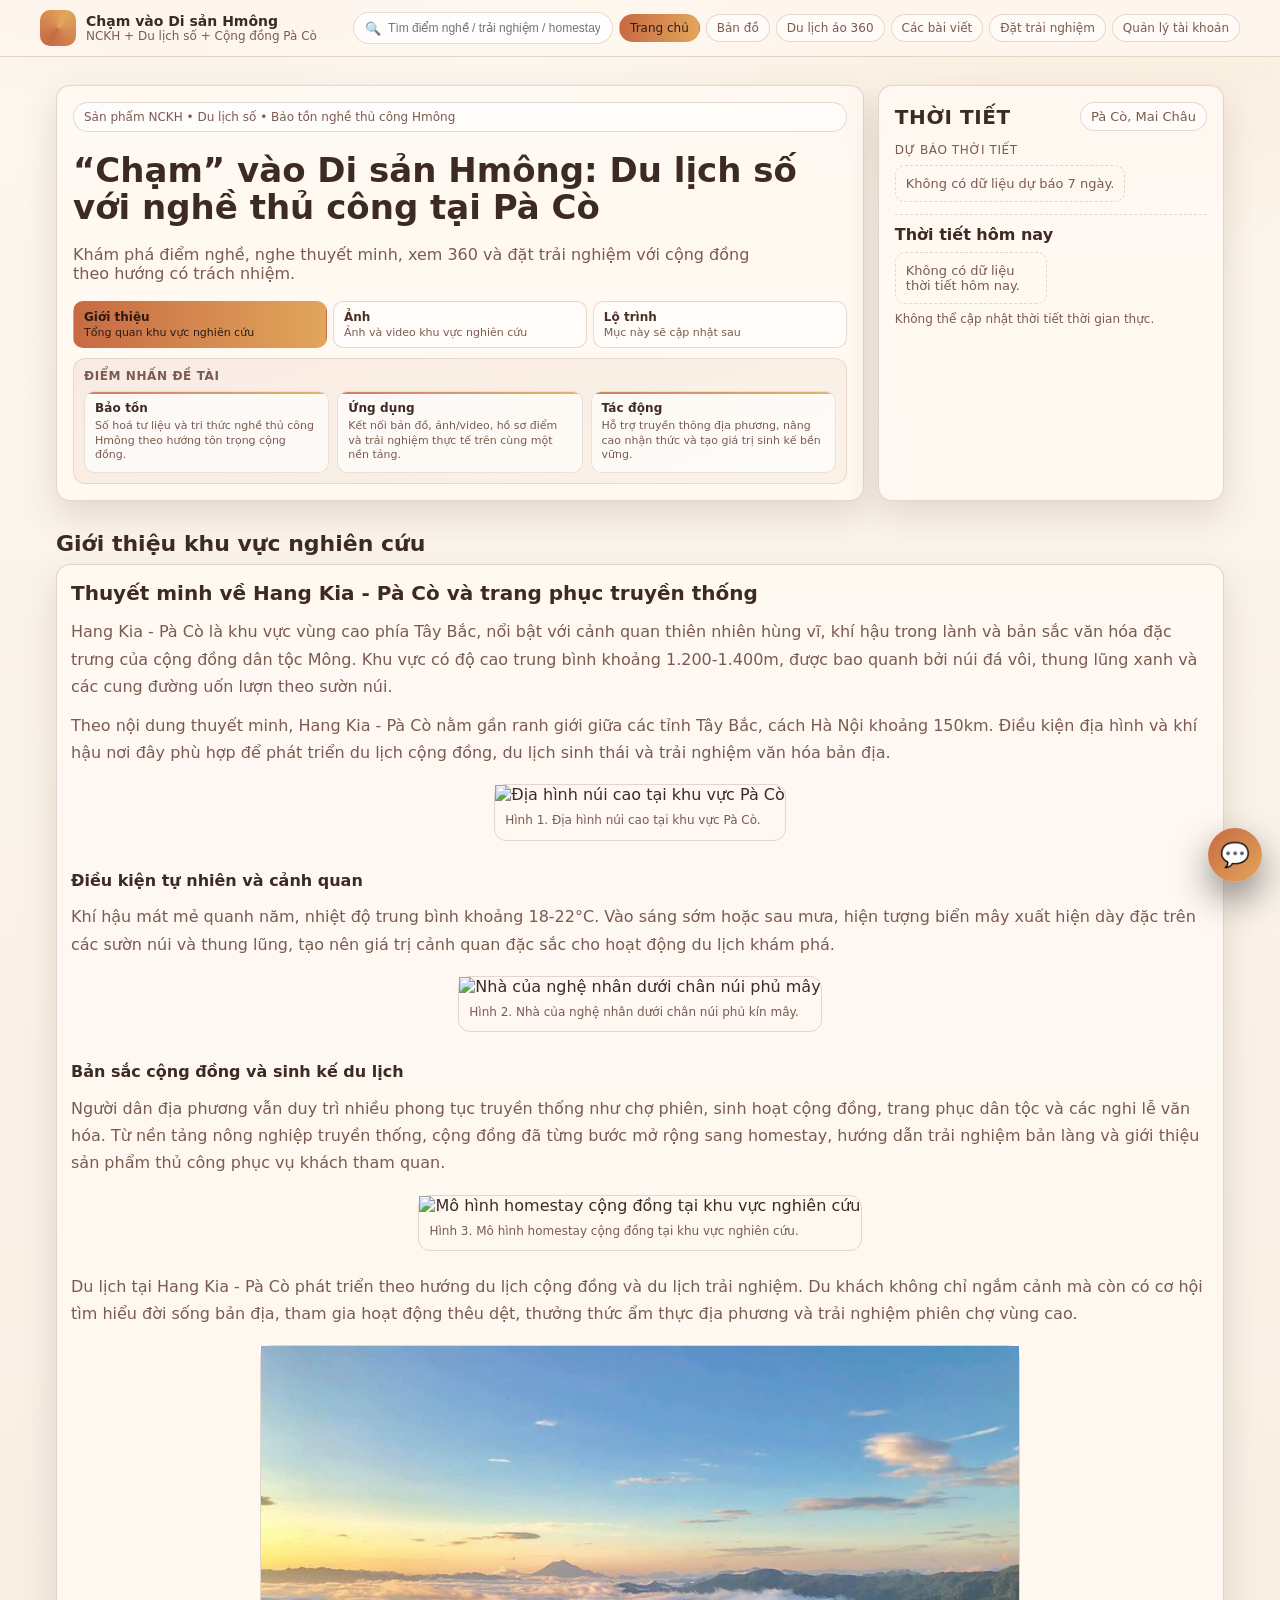
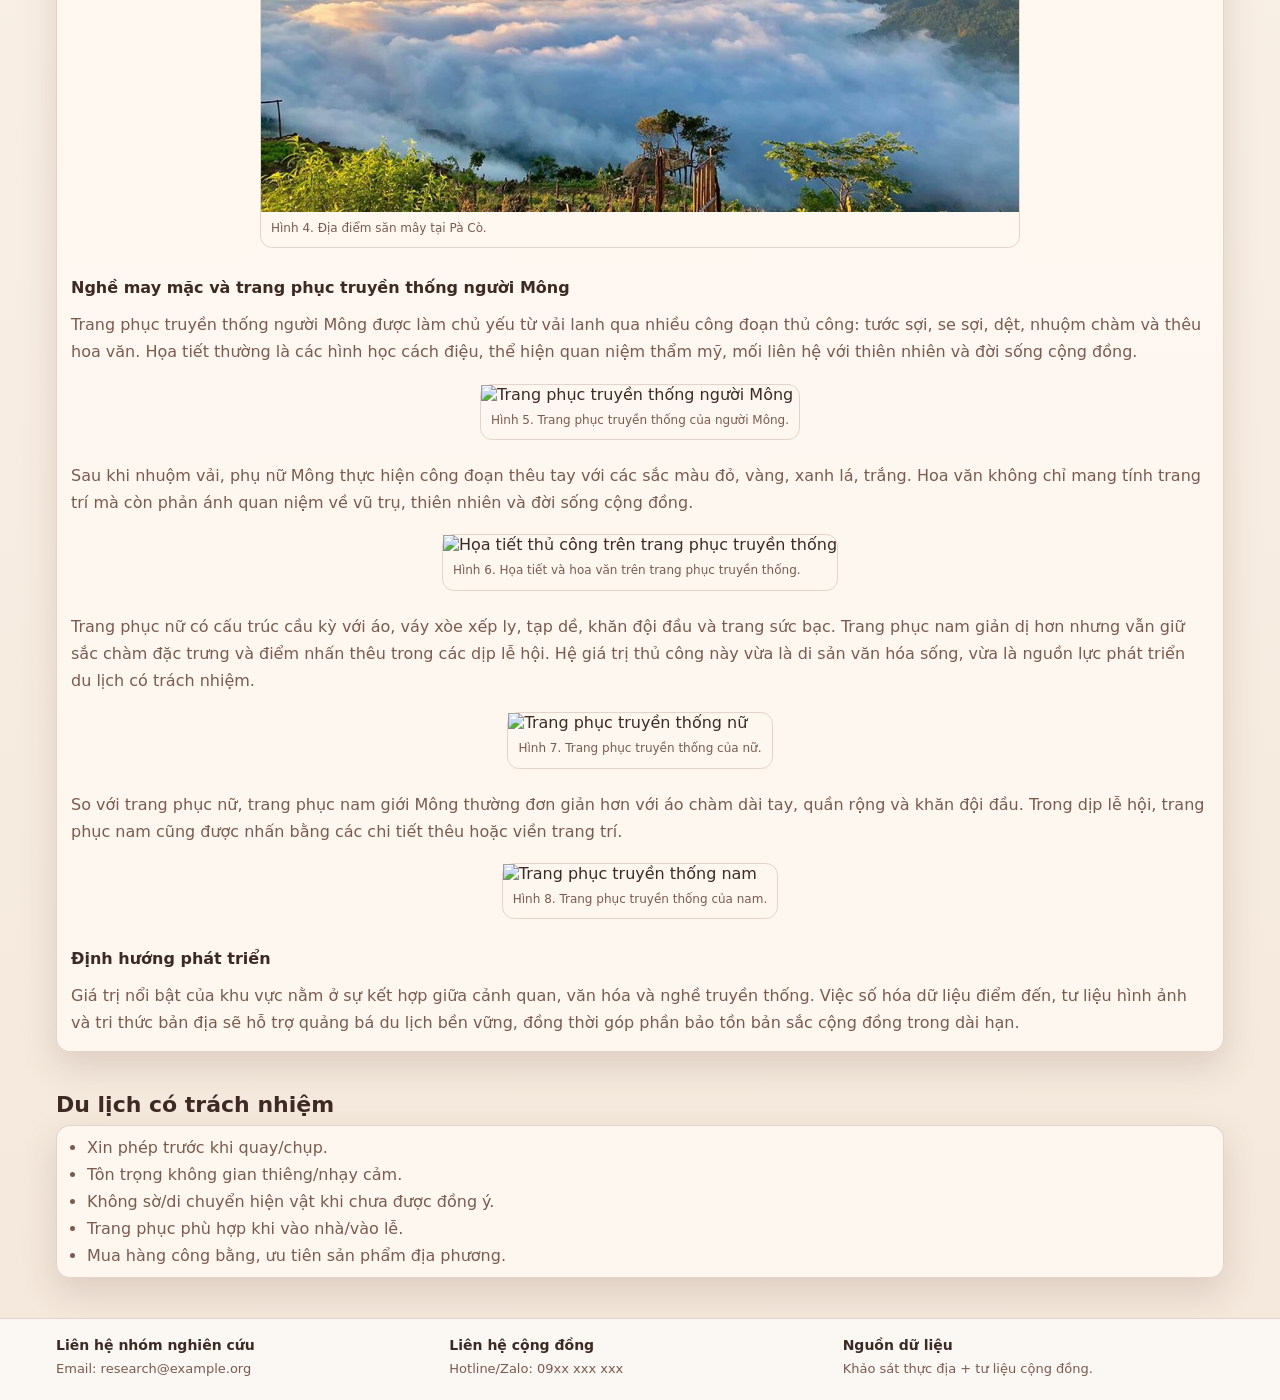
==== index.html @ 89cdf8cd "add lazy loading to all images" ====
<!doctype html>
<html lang="vi">
<head>
  <meta charset="utf-8" />
  <meta name="viewport" content="width=device-width, initial-scale=1" />
  <title>Chạm vào Di sản Hmông - Trang chủ</title>
  <link rel="stylesheet" href="assets/style.css" />
</head>
<body>
  <header class="topbar">
    <div class="container top-inner">
      <a class="brand" href="index.html">
        <div class="logo" aria-hidden="true"></div>
        <div>
          <b>Chạm vào Di sản Hmông</b>
          <span>NCKH + Du lịch số + Cộng đồng Pà Cò</span>
        </div>
      </a>
      <nav class="nav">
        <div class="search-wrap nav-search" id="homeSearchWrap" style="margin-top:0">
          <div class="search">
            <span class="search-icon" aria-hidden="true">🔍</span>
            <input id="homeSearchInput" class="input" placeholder="Tìm điểm nghề / trải nghiệm / homestay..." />
          </div>
          <div id="homeSearchHistoryDropdown" class="search-history-dropdown" style="display:none"></div>
          <div id="homeSearchResults" class="search-results" style="display:none"></div>
        </div>
        <a class="active" href="index.html">Trang chủ</a>
        <a href="map.html">Bản đồ</a>
        <a href="du-lich-ao-360.html">Du lịch ảo 360</a>
        <a href="huong-dan.html">Các bài viết</a>
        <a href="booking.html">Đặt trải nghiệm</a>
        <a href="admin-bookings.html">Quản lý tài khoản</a>
      </nav>
    </div>
  </header>

  <main class="container">
    <section class="hero">
      <article class="card hero-main">
        <div class="badge">Sản phẩm NCKH • Du lịch số • Bảo tồn nghề thủ công Hmông</div>
        <h1>“Chạm” vào Di sản Hmông: Du lịch số với nghề thủ công tại Pà Cò</h1>
        <p class="desc">Khám phá điểm nghề, nghe thuyết minh, xem 360 và đặt trải nghiệm với cộng đồng theo hướng có trách nhiệm.</p>

        <div class="hero-mini-grid" id="homeTabButtons">
          <button class="hero-mini-card is-active" type="button" data-home-tab="intro" aria-pressed="true">
            <span class="k">Giới thiệu</span>
            <span class="v">Tổng quan khu vực nghiên cứu</span>
          </button>
          <button class="hero-mini-card" type="button" data-home-tab="gallery" aria-pressed="false">
            <span class="k">Ảnh</span>
            <span class="v">Ảnh và video khu vực nghiên cứu</span>
          </button>
          <button class="hero-mini-card" type="button" data-home-tab="route" aria-pressed="false">
            <span class="k">Lộ trình</span>
            <span class="v">Mục này sẽ cập nhật sau</span>
          </button>
        </div>

        <div class="hero-research">
          <div class="hero-research-title">Điểm nhấn đề tài</div>
          <div class="hero-research-grid">
            <article class="hero-research-card">
              <b>Bảo tồn</b>
              <span>Số hoá tư liệu và tri thức nghề thủ công Hmông theo hướng tôn trọng cộng đồng.</span>
            </article>
            <article class="hero-research-card">
              <b>Ứng dụng</b>
              <span>Kết nối bản đồ, ảnh/video, hồ sơ điểm và trải nghiệm thực tế trên cùng một nền tảng.</span>
            </article>
            <article class="hero-research-card">
              <b>Tác động</b>
              <span>Hỗ trợ truyền thông địa phương, nâng cao nhận thức và tạo giá trị sinh kế bền vững.</span>
            </article>
          </div>
        </div>

      </article>

      <aside class="card hero-side">
        <div class="weather-head">
          <h3 class="weather-title">THỜI TIẾT</h3>
          <div id="weatherLocation" class="weather-location-chip">Pà Cò, Mai Châu</div>
        </div>
        <div class="weather-week-title">Dự Báo Thời Tiết</div>
        <div id="weatherWeek" class="weather-week-mini">
          <div class="search-empty">Đang tải dự báo thời tiết...</div>
        </div>

        <div class="weather-today">
          <h4 style="margin:0 0 8px">Thời tiết hôm nay</h4>
          <div id="weatherToday" class="weather-today-grid">
            <div class="search-empty">Đang lấy dữ liệu thời tiết hôm nay...</div>
          </div>
        </div>

        <div id="weatherUpdate" class="note">Cập nhật theo thời gian thực.</div>
      </aside>
    </section>

    <section class="section home-tab-panel is-active" id="homeTabIntro" data-home-panel="intro">
      <h2>Giới thiệu khu vực nghiên cứu</h2>
      <div class="card panel-card intro-article">
        <h3>Thuyết minh về Hang Kia - Pà Cò và trang phục truyền thống</h3>
        <p>Hang Kia - Pà Cò là khu vực vùng cao phía Tây Bắc, nổi bật với cảnh quan thiên nhiên hùng vĩ, khí hậu trong lành và bản sắc văn hóa đặc trưng của cộng đồng dân tộc Mông. Khu vực có độ cao trung bình khoảng 1.200-1.400m, được bao quanh bởi núi đá vôi, thung lũng xanh và các cung đường uốn lượn theo sườn núi.</p>
        <p>Theo nội dung thuyết minh, Hang Kia - Pà Cò nằm gần ranh giới giữa các tỉnh Tây Bắc, cách Hà Nội khoảng 150km. Điều kiện địa hình và khí hậu nơi đây phù hợp để phát triển du lịch cộng đồng, du lịch sinh thái và trải nghiệm văn hóa bản địa.</p>
        <figure class="intro-figure inline">
          <img loading="lazy" loading="lazy" src="assets/intro/hinh-01.png" alt="Địa hình núi cao tại khu vực Pà Cò" loading="lazy" />
          <figcaption>Hình 1. Địa hình núi cao tại khu vực Pà Cò.</figcaption>
        </figure>

        <h4>Điều kiện tự nhiên và cảnh quan</h4>
        <p>Khí hậu mát mẻ quanh năm, nhiệt độ trung bình khoảng 18-22&deg;C. Vào sáng sớm hoặc sau mưa, hiện tượng biển mây xuất hiện dày đặc trên các sườn núi và thung lũng, tạo nên giá trị cảnh quan đặc sắc cho hoạt động du lịch khám phá.</p>
        <figure class="intro-figure inline">
          <img loading="lazy" loading="lazy" src="assets/intro/hinh-02.png" alt="Nhà của nghệ nhân dưới chân núi phủ mây" loading="lazy" />
          <figcaption>Hình 2. Nhà của nghệ nhân dưới chân núi phủ kín mây.</figcaption>
        </figure>

        <h4>Bản sắc cộng đồng và sinh kế du lịch</h4>
        <p>Người dân địa phương vẫn duy trì nhiều phong tục truyền thống như chợ phiên, sinh hoạt cộng đồng, trang phục dân tộc và các nghi lễ văn hóa. Từ nền tảng nông nghiệp truyền thống, cộng đồng đã từng bước mở rộng sang homestay, hướng dẫn trải nghiệm bản làng và giới thiệu sản phẩm thủ công phục vụ khách tham quan.</p>
        <figure class="intro-figure inline">
          <img loading="lazy" loading="lazy" src="assets/intro/hinh-03.png" alt="Mô hình homestay cộng đồng tại khu vực nghiên cứu" loading="lazy" />
          <figcaption>Hình 3. Mô hình homestay cộng đồng tại khu vực nghiên cứu.</figcaption>
        </figure>
        <p>Du lịch tại Hang Kia - Pà Cò phát triển theo hướng du lịch cộng đồng và du lịch trải nghiệm. Du khách không chỉ ngắm cảnh mà còn có cơ hội tìm hiểu đời sống bản địa, tham gia hoạt động thêu dệt, thưởng thức ẩm thực địa phương và trải nghiệm phiên chợ vùng cao.</p>
        <figure class="intro-figure inline">
          <img loading="lazy" loading="lazy" src="assets/intro/hinh-04.jpeg" alt="Địa điểm săn mây tại Pà Cò" loading="lazy" />
          <figcaption>Hình 4. Địa điểm săn mây tại Pà Cò.</figcaption>
        </figure>

        <h4>Nghề may mặc và trang phục truyền thống người Mông</h4>
        <p>Trang phục truyền thống người Mông được làm chủ yếu từ vải lanh qua nhiều công đoạn thủ công: tước sợi, se sợi, dệt, nhuộm chàm và thêu hoa văn. Họa tiết thường là các hình học cách điệu, thể hiện quan niệm thẩm mỹ, mối liên hệ với thiên nhiên và đời sống cộng đồng.</p>
        <figure class="intro-figure inline">
          <img loading="lazy" loading="lazy" src="assets/intro/hinh-05.jpeg" alt="Trang phục truyền thống người Mông" loading="lazy" />
          <figcaption>Hình 5. Trang phục truyền thống của người Mông.</figcaption>
        </figure>
        <p>Sau khi nhuộm vải, phụ nữ Mông thực hiện công đoạn thêu tay với các sắc màu đỏ, vàng, xanh lá, trắng. Hoa văn không chỉ mang tính trang trí mà còn phản ánh quan niệm về vũ trụ, thiên nhiên và đời sống cộng đồng.</p>
        <figure class="intro-figure inline">
          <img loading="lazy" loading="lazy" src="assets/intro/hinh-06.jpeg" alt="Họa tiết thủ công trên trang phục truyền thống" loading="lazy" />
          <figcaption>Hình 6. Họa tiết và hoa văn trên trang phục truyền thống.</figcaption>
        </figure>
        <p>Trang phục nữ có cấu trúc cầu kỳ với áo, váy xòe xếp ly, tạp dề, khăn đội đầu và trang sức bạc. Trang phục nam giản dị hơn nhưng vẫn giữ sắc chàm đặc trưng và điểm nhấn thêu trong các dịp lễ hội. Hệ giá trị thủ công này vừa là di sản văn hóa sống, vừa là nguồn lực phát triển du lịch có trách nhiệm.</p>
        <figure class="intro-figure inline">
          <img loading="lazy" loading="lazy" src="assets/intro/hinh-07.jpeg" alt="Trang phục truyền thống nữ" loading="lazy" />
          <figcaption>Hình 7. Trang phục truyền thống của nữ.</figcaption>
        </figure>
        <p>So với trang phục nữ, trang phục nam giới Mông thường đơn giản hơn với áo chàm dài tay, quần rộng và khăn đội đầu. Trong dịp lễ hội, trang phục nam cũng được nhấn bằng các chi tiết thêu hoặc viền trang trí.</p>
        <figure class="intro-figure inline">
          <img loading="lazy" loading="lazy" src="assets/intro/hinh-08.jpeg" alt="Trang phục truyền thống nam" loading="lazy" />
          <figcaption>Hình 8. Trang phục truyền thống của nam.</figcaption>
        </figure>

        <h4>Định hướng phát triển</h4>
        <p>Giá trị nổi bật của khu vực nằm ở sự kết hợp giữa cảnh quan, văn hóa và nghề truyền thống. Việc số hóa dữ liệu điểm đến, tư liệu hình ảnh và tri thức bản địa sẽ hỗ trợ quảng bá du lịch bền vững, đồng thời góp phần bảo tồn bản sắc cộng đồng trong dài hạn.</p>
      </div>
    </section>

    <section class="section home-tab-panel" id="homeTabGallery" data-home-panel="gallery" hidden>
      <h2>Ảnh và Video khu vực nghiên cứu</h2>
      <div class="card panel-card">
        <p class="lead">Đây là khu vực trưng bày ảnh/video tư liệu. Bạn chỉ cần thay các khung placeholder bằng ảnh thật hoặc iframe video.</p>
        <div class="panel-image-grid">
          <div class="panel-media-placeholder">Ảnh tư liệu 1</div>
          <div class="panel-media-placeholder">Ảnh tư liệu 2</div>
          <div class="panel-media-placeholder">Video tư liệu 1</div>
          <div class="panel-media-placeholder">Video tư liệu 2</div>
        </div>
      </div>
    </section>

    <section class="section home-tab-panel" id="homeTabRoute" data-home-panel="route" hidden>
      <h2>Lộ trình</h2>
      <div class="card panel-card">
        <p class="lead">Chọn nhu cầu chuyến đi để nhận gợi ý lộ trình phù hợp.</p>
        <form id="routePlannerForm" class="route-planner-form" autocomplete="off">
          <div class="route-planner-grid">
            <label>
              Số lượng người
              <input id="routePeople" class="input" type="number" min="1" max="60" value="4" />
            </label>
            <label>
              Thời gian chuyến đi
              <select id="routeDuration" class="input">
                <option value="all">Linh hoạt</option>
                <option value="half_day">Nửa ngày</option>
                <option value="one_day">1 ngày</option>
                <option value="two_days">2N1Đ</option>
                <option value="three_days">3N2Đ</option>
              </select>
            </label>
            <label>
              Chi phí dự kiến (VNĐ/người)
              <select id="routeBudget" class="input">
                <option value="all">Linh hoạt</option>
                <option value="under_500">Dưới 500.000</option>
                <option value="500_900">500.000 - 900.000</option>
                <option value="900_1500">900.000 - 1.500.000</option>
                <option value="1500_plus">Trên 1.500.000</option>
              </select>
            </label>
            <label>
              Di chuyển
              <select id="routeTransport" class="input">
                <option value="all">Linh hoạt</option>
                <option value="self_drive">Tự đi xe</option>
                <option value="limousine">Xe dịch vụ limousine</option>
                <option value="coach">Xe khách</option>
              </select>
            </label>
          </div>
          <div class="route-planner-actions">
            <button class="btn primary" type="submit">Lọc lộ trình</button>
            <button id="routeResetBtn" class="btn" type="button">Đặt lại</button>
          </div>
        </form>
        <div id="routeResultMeta" class="note">Đang chuẩn bị gợi ý lộ trình...</div>
        <div id="routeResults" class="route-results">
          <div class="search-empty">Đang tải dữ liệu lộ trình...</div>
        </div>
      </div>
    </section>

    <section id="responsible" class="section">
      <h2>Du lịch có trách nhiệm</h2>
      <div class="card" style="padding:12px">
        <ul class="checklist">
          <li>Xin phép trước khi quay/chụp.</li>
          <li>Tôn trọng không gian thiêng/nhạy cảm.</li>
          <li>Không sờ/di chuyển hiện vật khi chưa được đồng ý.</li>
          <li>Trang phục phù hợp khi vào nhà/vào lễ.</li>
          <li>Mua hàng công bằng, ưu tiên sản phẩm địa phương.</li>
        </ul>
      </div>
    </section>
  </main>

  <footer id="footer" class="footer">
    <div class="container footer-grid">
      <div>
        <h4>Liên hệ nhóm nghiên cứu</h4>
        <p>Email: research@example.org</p>
      </div>
      <div>
        <h4>Liên hệ cộng đồng</h4>
        <p>Hotline/Zalo: 09xx xxx xxx</p>
      </div>
      <div>
        <h4>Nguồn dữ liệu</h4>
        <p>Khảo sát thực địa + tư liệu cộng đồng.</p>
      </div>
    </div>
  </footer>
  <script src="js/config.js"></script>
  <script src="js/demo-data.js"></script>
  <script src="js/app.js"></script>
  <script src="js/home-tabs.js"></script>
  <script src="js/home-search.js"></script>
  <script src="js/home-weather.js"></script>
  <script src="js/home-route.js"></script>
  <script src="js/chatbot.js"></script>
</body>
</html>
---- assets/style.css ----
:root {
  --bg: #f8f0e6;
  --surface: rgba(255, 250, 244, 0.84);
  --surface-2: rgba(255, 248, 240, 0.94);
  --line: rgba(125, 72, 54, 0.2);
  --text: #3d2a24;
  --muted: #7a5b50;
  --brand: #c76a43;
  --brand-2: #e2a65b;
  --link: #8b3f2c;
  --link-hover: #6f2f21;
  --danger: #ef4444;
  --warn: #f59e0b;
  --ok: #22c55e;
  --radius: 14px;
  --shadow: 0 14px 35px rgba(94, 56, 42, 0.16);
}

* { box-sizing: border-box; }
html, body { margin: 0; padding: 0; }
body {
  font-family: ui-sans-serif, system-ui, -apple-system, Segoe UI, Roboto, Helvetica, Arial;
  color: var(--text);
  background:
    radial-gradient(1200px 700px at 12% -10%, rgba(199, 106, 67, 0.2), transparent 58%),
    radial-gradient(1200px 700px at 92% -5%, rgba(226, 166, 91, 0.18), transparent 62%),
    linear-gradient(180deg, #fdf7ef 0%, #f4e8db 100%);
}

a { color: inherit; text-decoration: none; }
.container { max-width: 1200px; margin: 0 auto; padding: 0 16px; }
.container.container-wide { max-width: min(1800px, 98vw); }

.topbar {
  position: sticky;
  top: 0;
  z-index: 20;
  border-bottom: 1px solid var(--line);
  background: rgba(254, 247, 238, 0.92);
  backdrop-filter: blur(10px);
}
.top-inner {
  display: flex;
  align-items: center;
  justify-content: space-between;
  gap: 10px;
  padding: 10px 0;
  flex-wrap: nowrap;
}
.brand {
  display: flex;
  align-items: center;
  gap: 10px;
  flex: 0 0 auto;
  min-width: 0;
}
.logo {
  width: 36px;
  height: 36px;
  border-radius: 10px;
  background: conic-gradient(from 210deg, var(--brand), var(--brand-2), var(--brand));
}
.brand b { display: block; font-size: 14px; }
.brand span { display: block; font-size: 12px; color: var(--muted); }

.nav {
  display: flex;
  gap: 6px;
  flex-wrap: nowrap;
  align-items: center;
  justify-content: flex-end;
  margin-left: auto;
  min-width: 0;
}
.nav-search {
  position: relative;
  flex: 0 1 430px;
  max-width: 430px;
  min-width: 260px;
}
.nav-search .search {
  margin-top: 0;
  gap: 0;
  flex-wrap: nowrap;
  position: relative;
}
.nav-search .search-icon {
  position: absolute;
  left: 12px;
  top: 50%;
  transform: translateY(-50%);
  font-size: 13px;
  color: var(--muted);
  pointer-events: none;
}
.nav-search .input {
  padding: 8px 12px 8px 34px;
  font-size: 12px;
  width: 100%;
}
.nav-search .search-history-dropdown {
  top: calc(100% + 6px);
}
.nav-search .search-results {
  position: absolute;
  left: 0;
  right: 0;
  top: calc(100% + 6px);
  z-index: 29;
  margin-top: 0;
  max-height: min(62vh, 520px);
  overflow: auto;
  padding: 8px;
  border: 1px solid var(--line);
  border-radius: 12px;
  background: var(--surface-2);
  box-shadow: var(--shadow);
}
.nav a {
  border: 1px solid var(--line);
  border-radius: 999px;
  padding: 6px 10px;
  color: var(--muted);
  font-size: 12px;
  background: rgba(255, 255, 255, 0.58);
  white-space: nowrap;
}
.nav a.active,
.nav a:hover {
  color: #2f1e18;
  border-color: transparent;
  background: linear-gradient(90deg, var(--brand), var(--brand-2));
}
.nav a.admin-shortcut {
  color: #2b1a14;
  border-color: transparent;
  font-weight: 700;
  background: linear-gradient(90deg, #d5845e, #e2a65b);
}
.nav a.admin-shortcut:hover {
  color: #2b1a14;
  background: linear-gradient(90deg, #e6a07c, #efbc76);
}

.btn {
  display: inline-flex;
  align-items: center;
  justify-content: center;
  gap: 8px;
  border: 1px solid var(--line);
  border-radius: 999px;
  background: rgba(255, 255, 255, 0.62);
  color: var(--text);
  padding: 10px 12px;
  font-size: 14px;
  cursor: pointer;
}
.btn.primary {
  border: none;
  color: #2f1e18;
  font-weight: 700;
  background: linear-gradient(90deg, var(--brand), var(--brand-2));
}
.btn.danger {
  border-color: rgba(239, 68, 68, 0.45);
  color: #fee2e2;
  background: rgba(239, 68, 68, 0.28);
}
.btn.danger:not(:disabled):hover {
  background: rgba(239, 68, 68, 0.4);
  color: #fff;
}
.btn:disabled {
  opacity: 0.65;
  cursor: not-allowed;
}
.btn.small { padding: 8px 10px; font-size: 12px; }

.card {
  border: 1px solid var(--line);
  background: var(--surface);
  border-radius: var(--radius);
  box-shadow: var(--shadow);
}
.section { padding: 20px 0; }
.section h2 { margin: 0 0 8px; font-size: 22px; }
.section p.lead { margin: 0; color: var(--muted); }

.hero {
  padding: 28px 0 10px;
  display: grid;
  grid-template-columns: 1.4fr 0.6fr;
  gap: 14px;
  align-items: stretch;
}
.hero-main {
  padding: 16px;
  display: flex;
  flex-direction: column;
  gap: 10px;
  min-height: 100%;
}
.badge {
  display: inline-flex;
  align-items: center;
  gap: 8px;
  border: 1px solid var(--line);
  border-radius: 999px;
  background: rgba(255, 255, 255, 0.62);
  padding: 7px 10px;
  font-size: 12px;
  color: var(--muted);
}
.hero h1 { font-size: clamp(24px, 3.2vw, 34px); line-height: 1.1; margin: 10px 0 8px; }
.hero .desc { color: var(--muted); max-width: 70ch; margin: 0; }
.hero-mini-grid {
  margin-top: 8px;
  display: grid;
  grid-template-columns: repeat(3, minmax(0, 1fr));
  gap: 6px;
}
.hero-mini-card {
  border: 1px solid var(--line);
  border-radius: 10px;
  padding: 8px 10px;
  background: rgba(255, 255, 255, 0.56);
  display: grid;
  gap: 2px;
  transition: border-color 0.2s ease, background 0.2s ease, transform 0.2s ease;
  text-align: left;
  cursor: pointer;
  font: inherit;
}
.hero-mini-card .k {
  font-size: 12px;
  font-weight: 700;
  color: #4a2f26;
}
.hero-mini-card .v {
  font-size: 11px;
  color: var(--muted);
}
.hero-mini-card:hover {
  border-color: rgba(199, 106, 67, 0.6);
  background: rgba(199, 106, 67, 0.12);
  transform: translateY(-1px);
}
.hero-mini-card.is-active {
  border-color: transparent;
  color: #2f1e18;
  background: linear-gradient(90deg, var(--brand), var(--brand-2));
}
.hero-mini-card.is-active .k,
.hero-mini-card.is-active .v {
  color: #2b1a14;
}
.hero-research {
  margin-top: auto;
  border: 1px solid rgba(125, 72, 54, 0.14);
  border-radius: 12px;
  padding: 10px;
  background:
    linear-gradient(160deg, rgba(199, 106, 67, 0.12), rgba(226, 166, 91, 0.12)),
    rgba(255, 255, 255, 0.58);
}
.hero-research-title {
  font-size: 12px;
  font-weight: 700;
  letter-spacing: 0.05em;
  text-transform: uppercase;
  color: #7a5b50;
  margin-bottom: 8px;
}
.hero-research-grid {
  display: grid;
  grid-template-columns: repeat(3, minmax(0, 1fr));
  gap: 8px;
}
.hero-research-card {
  border: 1px solid rgba(39, 78, 64, 0.13);
  border-radius: 10px;
  padding: 9px 10px;
  background: rgba(255, 255, 255, 0.66);
  display: grid;
  gap: 4px;
  position: relative;
  overflow: hidden;
}
.hero-research-card::before {
  content: "";
  position: absolute;
  left: 0;
  top: 0;
  width: 100%;
  height: 2px;
  background: linear-gradient(90deg, var(--brand), var(--brand-2));
  opacity: 0.85;
}
.hero-research-card b {
  font-size: 12px;
  letter-spacing: 0.01em;
}
.hero-research-card span {
  font-size: 11px;
  line-height: 1.35;
  color: var(--muted);
}
.home-tab-panel[hidden] {
  display: none !important;
}
.panel-card {
  padding: 14px;
  display: grid;
  gap: 10px;
}
.route-planner-form {
  display: grid;
  gap: 10px;
}
.route-planner-grid {
  display: grid;
  grid-template-columns: 1fr 1fr;
  gap: 10px;
}
.route-planner-grid .input {
  border-radius: 12px;
  padding: 10px 12px;
}
.route-planner-actions {
  display: flex;
  gap: 8px;
  flex-wrap: wrap;
}
.route-results {
  display: grid;
  gap: 10px;
}
.route-result-card {
  border: 1px solid var(--line);
  border-radius: 12px;
  background: rgba(255, 255, 255, 0.74);
  padding: 11px;
  display: grid;
  gap: 8px;
}
.route-result-card h3 {
  margin: 0;
  font-size: 16px;
}
.route-result-badges {
  display: flex;
  gap: 6px;
  flex-wrap: wrap;
}
.route-badge {
  border: 1px solid var(--line);
  border-radius: 999px;
  padding: 3px 8px;
  font-size: 11px;
  color: var(--muted);
}
.route-result-desc {
  color: var(--muted);
  font-size: 13px;
  margin: 0;
}
.route-stop-list {
  margin: 0;
  padding-left: 16px;
  color: var(--muted);
  font-size: 13px;
  display: grid;
  gap: 4px;
}
.route-result-actions {
  display: flex;
  gap: 8px;
  flex-wrap: wrap;
}
.panel-image-grid {
  display: grid;
  grid-template-columns: 1fr 1fr;
  gap: 10px;
}
.panel-media-placeholder {
  min-height: 180px;
  border: 1px dashed var(--line);
  border-radius: 12px;
  background:
    linear-gradient(135deg, rgba(199, 106, 67, 0.14), rgba(226, 166, 91, 0.1)),
    rgba(0, 0, 0, 0.12);
  display: flex;
  align-items: center;
  justify-content: center;
  color: var(--muted);
  font-size: 13px;
  text-align: center;
  padding: 10px;
}
.intro-article {
  display: grid;
  gap: 12px;
}
.intro-article h3 {
  margin: 2px 0 0;
  font-size: 20px;
  line-height: 1.25;
}
.intro-article h4 {
  margin: 8px 0 0;
  font-size: 16px;
  line-height: 1.3;
}
.intro-article p {
  margin: 0;
  color: var(--muted);
  line-height: 1.7;
}
.intro-figure-grid {
  display: grid;
  grid-template-columns: 1fr 1fr;
  gap: 10px;
}
.intro-figure {
  margin: 0;
  border: 1px solid var(--line);
  border-radius: 12px;
  background: rgba(255, 255, 255, 0.72);
  overflow: hidden;
}
.intro-figure img {
  width: 100%;
  height: 220px;
  object-fit: cover;
  display: block;
}
.intro-figure figcaption {
  padding: 8px 10px 10px;
  color: var(--muted);
  font-size: 12px;
  line-height: 1.45;
}
.intro-figure.inline {
  max-width: min(100%, 760px);
  margin: 6px auto 10px;
  background: transparent;
  overflow: visible;
}
.intro-figure.inline img {
  display: block;
  width: auto;
  max-width: 100%;
  height: auto;
  max-height: min(72vh, 520px);
  object-fit: contain;
  object-position: center;
  background: transparent;
  margin: 0 auto;
}
.virtual-layout {
  display: grid;
  grid-template-columns: 1.1fr 0.9fr;
  gap: 12px;
  padding-top: 12px;
}
.virtual-embed-card,
.virtual-scenes-card {
  padding: 12px;
}
#virtual360Embed {
  width: 100%;
  min-height: 72vh;
  border: 1px solid var(--line);
  border-radius: 12px;
  background: rgba(255, 255, 255, 0.7);
}
.virtual-scene-grid {
  display: grid;
  gap: 8px;
  max-height: 72vh;
  overflow: auto;
  padding-right: 2px;
}
.virtual-main .virtual-layout {
  grid-template-columns: 1fr;
  gap: 10px;
}
.virtual-main #virtual360Embed {
  min-height: calc(100vh - 210px);
}
.virtual-main .virtual-scenes-card {
  padding-top: 10px;
}
.virtual-main .virtual-scene-grid {
  grid-template-columns: repeat(auto-fit, minmax(220px, 1fr));
  max-height: none;
}
.virtual-scene-card {
  border: 1px solid var(--line);
  border-radius: 10px;
  padding: 10px;
  background: rgba(255, 255, 255, 0.74);
  display: grid;
  gap: 8px;
}
.virtual-scene-card.is-active {
  border-color: rgba(199, 106, 67, 0.78);
  box-shadow: 0 0 0 1px rgba(199, 106, 67, 0.25) inset;
  background:
    linear-gradient(170deg, rgba(199, 106, 67, 0.16), rgba(226, 166, 91, 0.12)),
    rgba(255, 255, 255, 0.86);
}
.virtual-scene-card h4 {
  margin: 0;
  font-size: 14px;
}
.virtual-scene-card p {
  margin: 0;
  font-size: 12px;
  color: var(--muted);
}
.virtual-scene-actions {
  display: flex;
  gap: 8px;
  flex-wrap: wrap;
}
.article-hero {
  padding: 16px;
  display: grid;
  gap: 12px;
}
.article-hero-top h1 {
  margin: 6px 0 8px;
  font-size: clamp(22px, 2.5vw, 30px);
  line-height: 1.15;
  color: #3a231d;
}
.article-kicker {
  display: inline-block;
  border: 1px solid var(--line);
  border-radius: 999px;
  padding: 4px 10px;
  font-size: 11px;
  letter-spacing: 0.08em;
  text-transform: uppercase;
  color: var(--muted);
}
.article-meta-chips {
  display: flex;
  gap: 8px;
  flex-wrap: wrap;
}
.article-chip {
  border: 1px solid var(--line);
  border-radius: 999px;
  padding: 5px 10px;
  font-size: 12px;
  color: var(--muted);
  background: rgba(255, 255, 255, 0.03);
}
.article-quick-nav {
  display: flex;
  gap: 8px;
  flex-wrap: wrap;
}
.article-topic-grid {
  display: grid;
  grid-template-columns: repeat(3, minmax(0, 1fr));
  gap: 12px;
  margin-top: 10px;
}
.article-topic-card {
  border: 1px solid var(--line);
  border-radius: 14px;
  padding: 14px;
  background:
    linear-gradient(170deg, rgba(199, 106, 67, 0.14), rgba(226, 166, 91, 0.08)),
    rgba(255, 255, 255, 0.74);
  display: grid;
  gap: 10px;
  transition: transform .2s ease, border-color .2s ease, background .2s ease;
}
.article-topic-card:hover {
  transform: translateY(-2px);
  border-color: rgba(199, 106, 67, 0.65);
  background:
    linear-gradient(170deg, rgba(199, 106, 67, 0.2), rgba(226, 166, 91, 0.14)),
    rgba(255, 255, 255, 0.84);
}
.article-topic-head {
  display: flex;
  align-items: center;
  gap: 8px;
}
.article-topic-icon {
  width: 28px;
  height: 28px;
  border-radius: 9px;
  border: 1px solid var(--line);
  background: rgba(255, 255, 255, 0.06);
  display: inline-flex;
  align-items: center;
  justify-content: center;
  font-size: 14px;
}
.article-topic-card h3 {
  margin: 0;
  font-size: 17px;
  color: #3a231d;
  letter-spacing: 0.01em;
}
.article-topic-card p {
  margin: 0;
  font-size: 13px;
  line-height: 1.45;
  color: var(--muted);
}
.article-list {
  margin: 0;
  padding-left: 16px;
  color: var(--muted);
  display: grid;
  gap: 8px;
  font-size: 13px;
  line-height: 1.45;
}
.article-list a {
  color: var(--link);
  font-weight: 600;
  text-decoration: underline;
  text-decoration-thickness: 1px;
  text-underline-offset: 2px;
  text-decoration-color: rgba(139, 63, 44, 0.45);
}
.article-list a:hover {
  color: var(--link-hover);
  text-decoration-color: rgba(111, 47, 33, 0.75);
}
.article-list a:visited {
  color: #7b4a3d;
}
.article-topic-actions {
  margin-top: 2px;
}
.article-note-card {
  padding: 14px;
}
.search {
  margin-top: 14px;
  display: flex;
  gap: 8px;
  flex-wrap: wrap;
}
.search-wrap { margin-top: 10px; position: relative; }
.search-wrap .search { margin-top: 0; }
.input {
  width: 100%;
  border: 1px solid var(--line);
  border-radius: 999px;
  background: rgba(255, 255, 255, 0.88);
  color: var(--text);
  padding: 11px 14px;
}
.search .input { flex: 1 1 330px; }
.note { margin-top: 8px; color: var(--muted); font-size: 12px; }
.search-results { margin-top: 10px; display: grid; gap: 8px; }
.search-history-dropdown {
  position: absolute;
  left: 0;
  right: 0;
  top: calc(100% + 6px);
  z-index: 30;
  border: 1px solid var(--line);
  border-radius: 12px;
  background: var(--surface-2);
  box-shadow: var(--shadow);
  overflow: auto;
  max-height: 220px;
}
.search-history-empty {
  padding: 10px 12px;
  color: var(--muted);
  font-size: 13px;
}
.search-history-row {
  display: flex;
  align-items: center;
  gap: 8px;
  padding: 8px 10px;
  border-bottom: 1px solid var(--line);
}
.search-history-row:last-child { border-bottom: none; }
.history-keyword {
  flex: 1;
  text-align: left;
  border: none;
  background: transparent;
  color: var(--text);
  font-size: 13px;
  cursor: pointer;
  padding: 4px 0;
}
.history-keyword:hover { color: var(--brand); }
.history-remove {
  border: none;
  width: 22px;
  height: 22px;
  border-radius: 999px;
  cursor: pointer;
  font-size: 16px;
  line-height: 1;
  color: #fecaca;
  background: rgba(239, 68, 68, 0.2);
}
.history-remove:hover {
  background: rgba(239, 68, 68, 0.35);
  color: #fff;
}
.search-empty {
  border: 1px dashed var(--line);
  border-radius: 10px;
  padding: 10px;
  color: var(--muted);
  font-size: 13px;
}
.search-result {
  border: 1px solid var(--line);
  border-radius: 10px;
  background: rgba(255, 255, 255, 0.74);
  padding: 10px;
  display: grid;
  gap: 8px;
}
.search-result h4 { margin: 0; font-size: 14px; }
.chips { margin-top: 8px; display: flex; flex-wrap: wrap; gap: 8px; }
.chip {
  border: 1px solid var(--line);
  border-radius: 999px;
  background: rgba(255, 255, 255, 0.7);
  color: var(--muted);
  padding: 8px 10px;
  font-size: 13px;
  cursor: pointer;
}
.hero-bottom {
  margin-top: auto;
  display: grid;
  gap: 8px;
}
.hero-bottom .note,
.hero-bottom .search-results,
.hero-bottom .chips {
  margin-top: 0;
}
.chip.active {
  color: #2f1e18;
  border-color: transparent;
  background: linear-gradient(90deg, var(--brand), var(--brand-2));
  font-weight: 700;
}

.hero-side { padding: 16px; }
.weather-head {
  display: flex;
  align-items: center;
  justify-content: space-between;
  gap: 8px;
  flex-wrap: wrap;
}
.weather-title {
  margin: 0;
  font-size: 20px;
  letter-spacing: 0.03em;
}
.weather-location-chip {
  border: 1px solid var(--line);
  border-radius: 999px;
  padding: 6px 10px;
  font-size: 13px;
  color: var(--muted);
  background: rgba(255, 255, 255, 0.62);
  white-space: nowrap;
}
.weather-strip {
  margin-top: 10px;
  border: 1px solid var(--line);
  border-radius: 16px;
  padding: 10px 8px;
  background: linear-gradient(180deg, rgba(255, 255, 255, 0.72), rgba(255, 255, 255, 0.5));
  display: flex;
  gap: 8px;
  overflow-x: auto;
  scroll-snap-type: x proximity;
  -webkit-overflow-scrolling: touch;
}
.weather-slot {
  flex: 0 0 95px;
  min-height: 132px;
  border-radius: 12px;
  padding: 10px 8px;
  display: grid;
  grid-template-rows: auto 1fr auto;
  align-items: center;
  justify-items: center;
  text-align: center;
  background: rgba(255, 255, 255, 0.62);
}
.weather-slot .top {
  font-size: 14px;
  font-weight: 700;
  color: var(--text);
}
.weather-slot .mid {
  font-size: 30px;
  line-height: 1;
}
.weather-slot .bot {
  font-size: 16px;
  font-weight: 700;
  color: var(--text);
}
.weather-slot.sunrise .mid { font-size: 28px; }
.weather-slot.sunrise .bot {
  font-size: 12px;
  color: var(--muted);
}
.weather-week-title {
  margin-top: 12px;
  color: var(--muted);
  font-size: 12px;
  text-transform: uppercase;
  letter-spacing: 0.05em;
}
.weather-week-mini {
  margin-top: 8px;
  display: flex;
  gap: 8px;
  overflow-x: auto;
  scroll-snap-type: x proximity;
  -webkit-overflow-scrolling: touch;
}
.weather-day-mini {
  flex: 0 0 122px;
  border: 1px solid var(--line);
  border-radius: 10px;
  padding: 8px 6px;
  text-align: center;
  background: rgba(255, 255, 255, 0.74);
  display: grid;
  gap: 3px;
}
.weather-day-mini.today {
  border-color: rgba(199, 106, 67, 0.82);
  box-shadow: 0 0 0 1px rgba(199, 106, 67, 0.3) inset;
  background: linear-gradient(180deg, rgba(199, 106, 67, 0.2), rgba(226, 166, 91, 0.1));
}
.weather-day-mini .today-badge {
  display: inline-block;
  justify-self: center;
  padding: 1px 7px;
  border-radius: 999px;
  font-size: 10px;
  font-weight: 700;
  letter-spacing: 0.02em;
  color: #2f1e18;
  background: linear-gradient(90deg, var(--brand), var(--brand-2));
}
.weather-day-mini .d {
  font-size: 11px;
  color: var(--muted);
}
.weather-day-mini .i { font-size: 17px; }
.weather-day-mini .t {
  font-size: 12px;
  font-weight: 700;
}
.stats { margin-top: 10px; display: grid; grid-template-columns: 1fr 1fr; gap: 10px; }
.stat { border: 1px solid var(--line); border-radius: 12px; padding: 10px; background: rgba(255, 255, 255, 0.74); }
.stat b { font-size: 18px; }
.stat span { display: block; margin-top: 4px; color: var(--muted); font-size: 12px; }
.todo { margin-top: 10px; padding-top: 10px; border-top: 1px dashed var(--line); color: var(--muted); font-size: 13px; }
.weather-today {
  margin-top: 12px;
  border-top: 1px dashed var(--line);
  padding-top: 10px;
}
.weather-today-grid {
  display: grid;
  grid-template-columns: 1fr 1fr;
  gap: 8px;
}
.weather-cell {
  border: 1px solid var(--line);
  border-radius: 10px;
  background: rgba(255, 255, 255, 0.72);
  padding: 8px;
}
.weather-cell .k { font-size: 12px; color: var(--muted); }
.weather-cell .v { font-size: 14px; font-weight: 700; }

.grid {
  display: grid;
  grid-template-columns: repeat(12, minmax(0, 1fr));
  gap: 12px;
}
.step-card { grid-column: span 4; padding: 14px; }
.step-num {
  width: 28px;
  height: 28px;
  border-radius: 10px;
  background: linear-gradient(90deg, var(--brand), var(--brand-2));
  color: #2f1e18;
  font-weight: 800;
  display: flex;
  align-items: center;
  justify-content: center;
  margin-bottom: 8px;
}

.feature-card { grid-column: span 4; overflow: hidden; }
.cover {
  height: 130px;
  background:
    linear-gradient(135deg, rgba(199, 106, 67, 0.18), rgba(226, 166, 91, 0.15)),
    repeating-linear-gradient(45deg, rgba(255, 255, 255, 0.08) 0 9px, rgba(255, 255, 255, 0.02) 9px 18px);
}
.feature-body { padding: 12px; display: grid; gap: 7px; }
.tags { display: flex; gap: 6px; flex-wrap: wrap; }
.tag { border: 1px solid var(--line); border-radius: 999px; padding: 3px 8px; font-size: 12px; color: var(--muted); }

.teaser-360 { padding: 12px; display: grid; gap: 10px; }
.home-360-wrap {
  border: 1px solid var(--line);
  border-radius: 12px;
  overflow: hidden;
  background: rgba(255, 255, 255, 0.7);
}
.home-360-wrap iframe {
  width: 100%;
  min-height: 360px;
  border: 0;
}

.map-preview { padding: 12px; }
.map-preview iframe { width: 100%; min-height: 260px; border: 0; border-radius: 10px; }
.row { display: flex; gap: 10px; flex-wrap: wrap; align-items: center; justify-content: space-between; }

.split { display: grid; grid-template-columns: 1fr 1fr; gap: 12px; }
.package { padding: 12px; display: grid; gap: 8px; }

.checklist { margin: 0; padding-left: 18px; color: var(--muted); display: grid; gap: 8px; }

.footer {
  border-top: 1px solid var(--line);
  margin-top: 20px;
  padding: 18px 0;
  background: rgba(255, 255, 255, 0.68);
}
.footer-grid { display: grid; grid-template-columns: 1fr 1fr 1fr; gap: 12px; }
.footer h4 { margin: 0 0 8px; font-size: 14px; }
.footer p, .footer a { margin: 6px 0; font-size: 13px; color: var(--muted); }

/* Map page */
.map-layout {
  display: grid;
  grid-template-columns: 340px 1fr;
  gap: 12px;
  padding: 16px 0;
}
.sidebar { padding: 12px; }
.sidebar .search-box { margin: 10px 0; }
.filter-box { border-top: 1px solid var(--line); margin-top: 10px; padding-top: 10px; }
.filter-box h5 { margin: 0 0 8px; font-size: 13px; color: var(--muted); }
.check { display: flex; align-items: center; gap: 8px; margin-bottom: 6px; font-size: 13px; color: var(--muted); }
.point-list { margin-top: 10px; display: grid; gap: 8px; max-height: 62vh; overflow: auto; }
.point-item { border: 1px solid var(--line); border-radius: 10px; padding: 10px; background: rgba(255, 255, 255, 0.74); display: grid; gap: 7px; }
.point-item h4 { margin: 0; font-size: 14px; }
.map-box { overflow: hidden; }
#map { width: 100%; min-height: 78vh; }
.permission { font-size: 12px; font-weight: 700; }
.permission.allowed { color: var(--ok); }
.permission.ask { color: var(--warn); }
.permission.not_allowed { color: var(--danger); }

/* Detail and booking */
.main { padding: 18px 0; }
.place-wrap { display: grid; gap: 12px; }
.badges { display: flex; gap: 8px; flex-wrap: wrap; }
.media { padding: 12px; }
.media-grid { display: grid; grid-template-columns: 1fr 1fr; gap: 10px; }
.media .placeholder { border: 1px dashed var(--line); border-radius: 10px; padding: 12px; color: var(--muted); }
.form { padding: 14px; display: grid; gap: 10px; }
.form-grid { display: grid; grid-template-columns: 1fr 1fr; gap: 10px; }
label { font-size: 13px; color: var(--muted); display: grid; gap: 6px; }
textarea.input { border-radius: 12px; min-height: 100px; }
.success { padding: 10px; border-radius: 10px; border: 1px solid rgba(34, 197, 94, 0.5); background: rgba(34, 197, 94, 0.12); display: none; }
.error { padding: 10px; border-radius: 10px; border: 1px solid rgba(239, 68, 68, 0.5); background: rgba(239, 68, 68, 0.12); display: none; }

.table-wrap { overflow: auto; }
.table { width: 100%; border-collapse: collapse; min-width: 900px; }
.table th, .table td { border-bottom: 1px solid var(--line); padding: 10px; text-align: left; font-size: 13px; vertical-align: top; }
.table th { color: var(--muted); font-weight: 600; }
.status-select {
  border: 1px solid var(--line);
  background: rgba(255, 255, 255, 0.82);
  color: var(--text);
  border-radius: 8px;
  padding: 6px 8px;
}

/* Chatbot */
.chatbot-fab {
  position: fixed;
  right: 18px;
  bottom: 18px;
  z-index: 40;
  width: 54px;
  height: 54px;
  border: none;
  border-radius: 999px;
  color: #2f1e18;
  font-size: 24px;
  line-height: 1;
  cursor: pointer;
  box-shadow: 0 16px 36px rgba(0, 0, 0, 0.45);
  background: linear-gradient(135deg, var(--brand), var(--brand-2));
}
.chatbot-fab:hover {
  transform: translateY(-1px);
}
.chatbot-panel {
  position: fixed;
  right: 18px;
  bottom: 84px;
  z-index: 41;
  width: min(380px, calc(100vw - 24px));
  border: 1px solid var(--line);
  border-radius: 14px;
  box-shadow: var(--shadow);
  overflow: hidden;
  background: var(--surface-2);
}
.chatbot-head {
  display: flex;
  align-items: center;
  justify-content: space-between;
  gap: 8px;
  padding: 10px 12px;
  border-bottom: 1px solid var(--line);
  background: rgba(255, 255, 255, 0.72);
}
.chatbot-title b {
  display: block;
  font-size: 14px;
}
.chatbot-title span {
  display: block;
  font-size: 11px;
  color: var(--muted);
}
.chatbot-head-actions {
  display: flex;
  align-items: center;
  gap: 6px;
}
.chatbot-head-btn {
  border: 1px solid var(--line);
  background: rgba(255, 255, 255, 0.74);
  color: var(--muted);
  border-radius: 8px;
  width: 28px;
  height: 28px;
  font-size: 16px;
  line-height: 1;
  cursor: pointer;
}
.chatbot-head-btn:hover {
  color: var(--text);
  background: rgba(255, 255, 255, 0.88);
}
.chatbot-messages {
  max-height: 350px;
  overflow: auto;
  padding: 10px;
  display: grid;
  gap: 8px;
}
.chatbot-msg {
  max-width: 88%;
  border: 1px solid var(--line);
  border-radius: 12px;
  padding: 8px 10px;
  font-size: 13px;
  line-height: 1.4;
  white-space: pre-wrap;
}
.chatbot-msg.user {
  margin-left: auto;
  color: #2f1e18;
  border-color: transparent;
  background: linear-gradient(90deg, var(--brand), var(--brand-2));
}
.chatbot-msg.bot {
  margin-right: auto;
  color: var(--text);
  background: rgba(255, 255, 255, 0.72);
}
.chatbot-msg.bot a {
  color: #8d3d2d;
  text-decoration: underline;
}
.chatbot-quick {
  border-top: 1px solid var(--line);
  padding: 8px 10px;
  display: flex;
  gap: 6px;
  flex-wrap: wrap;
}
.chatbot-chip {
  border: 1px solid var(--line);
  border-radius: 999px;
  background: rgba(255, 255, 255, 0.72);
  color: var(--muted);
  font-size: 12px;
  padding: 5px 8px;
  cursor: pointer;
}
.chatbot-chip:hover {
  color: #2f1e18;
  border-color: transparent;
  background: linear-gradient(90deg, var(--brand), var(--brand-2));
}
.chatbot-form {
  border-top: 1px solid var(--line);
  padding: 8px;
  display: grid;
  grid-template-columns: 1fr auto;
  gap: 6px;
}
.chatbot-form .input {
  border-radius: 10px;
  padding: 9px 10px;
  font-size: 13px;
}
.chatbot-send {
  min-width: 74px;
}

@media (max-width: 980px) {
  .top-inner { flex-wrap: wrap; }
  .hero { grid-template-columns: 1fr; }
  .step-card, .feature-card { grid-column: span 6; }
  .split, .form-grid, .media-grid { grid-template-columns: 1fr; }
  .map-layout { grid-template-columns: 1fr; }
  #map { min-height: 55vh; }
  .point-list { max-height: none; }
  .footer-grid { grid-template-columns: 1fr; }
  .nav-search {
    order: -1;
    flex: 1 1 100%;
    max-width: none;
    min-width: 0;
  }
  .nav-search .search {
    flex-wrap: wrap;
  }
  .nav {
    flex-wrap: wrap;
  }
  .hero-mini-grid {
    grid-template-columns: 1fr 1fr;
  }
  .hero-research-grid {
    grid-template-columns: 1fr 1fr;
  }
  .panel-image-grid {
    grid-template-columns: 1fr;
  }
  .intro-figure-grid {
    grid-template-columns: 1fr;
  }
  .intro-figure img {
    height: 200px;
  }
  .virtual-layout {
    grid-template-columns: 1fr;
  }
  .virtual-main #virtual360Embed {
    min-height: 62vh;
  }
  #virtual360Embed {
    min-height: 52vh;
  }
  .virtual-scene-grid {
    max-height: none;
  }
  .article-topic-grid {
    grid-template-columns: 1fr 1fr;
  }
  .route-planner-grid {
    grid-template-columns: 1fr;
  }
}

@media (max-width: 760px) {
  .step-card, .feature-card { grid-column: span 12; }
  .home-360-wrap iframe { min-height: 260px; }
  .weather-slot { flex-basis: 88px; min-height: 124px; }
  .weather-day-mini { flex-basis: 110px; }
  .hero-mini-grid {
    grid-template-columns: 1fr;
  }
  .hero-research-grid {
    grid-template-columns: 1fr;
  }
  .article-topic-grid {
    grid-template-columns: 1fr;
  }
  .chatbot-panel {
    right: 8px;
    left: 8px;
    bottom: 74px;
    width: auto;
  }
  .chatbot-fab {
    right: 8px;
    bottom: 8px;
  }
}
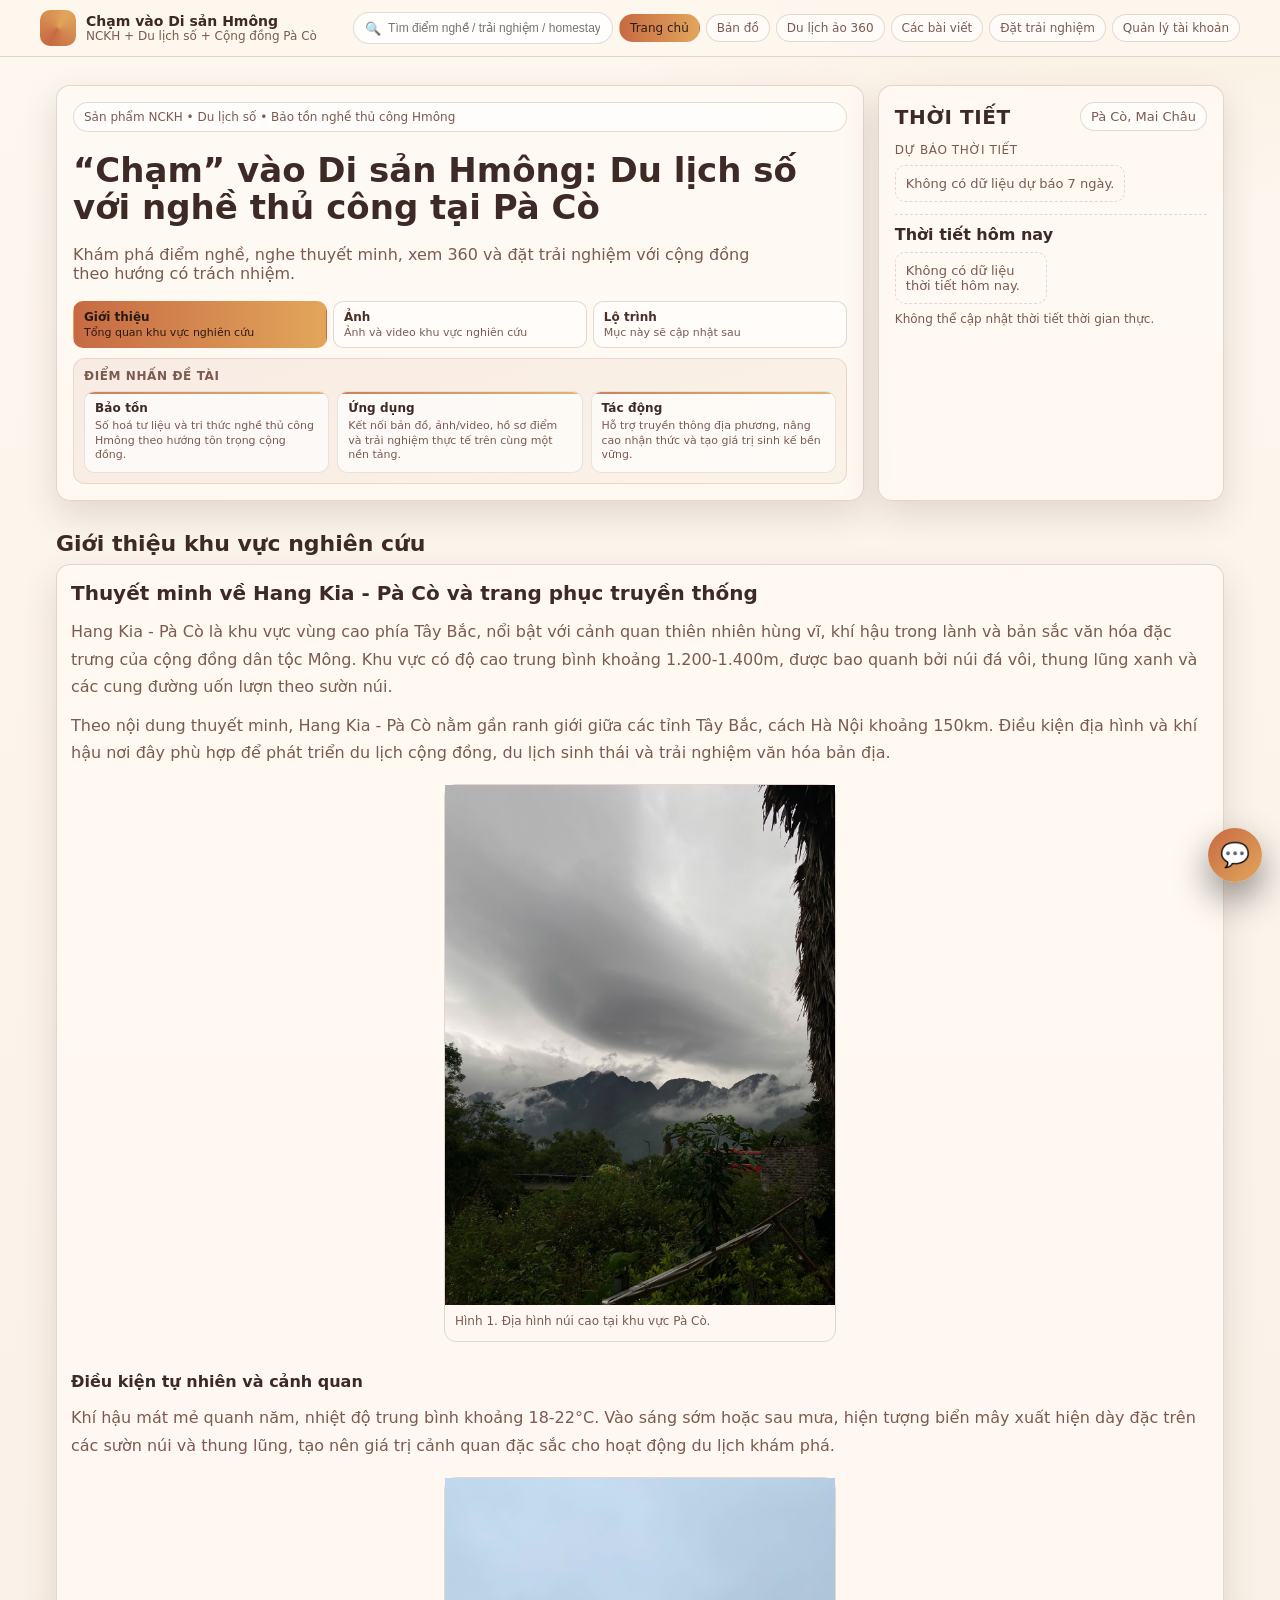
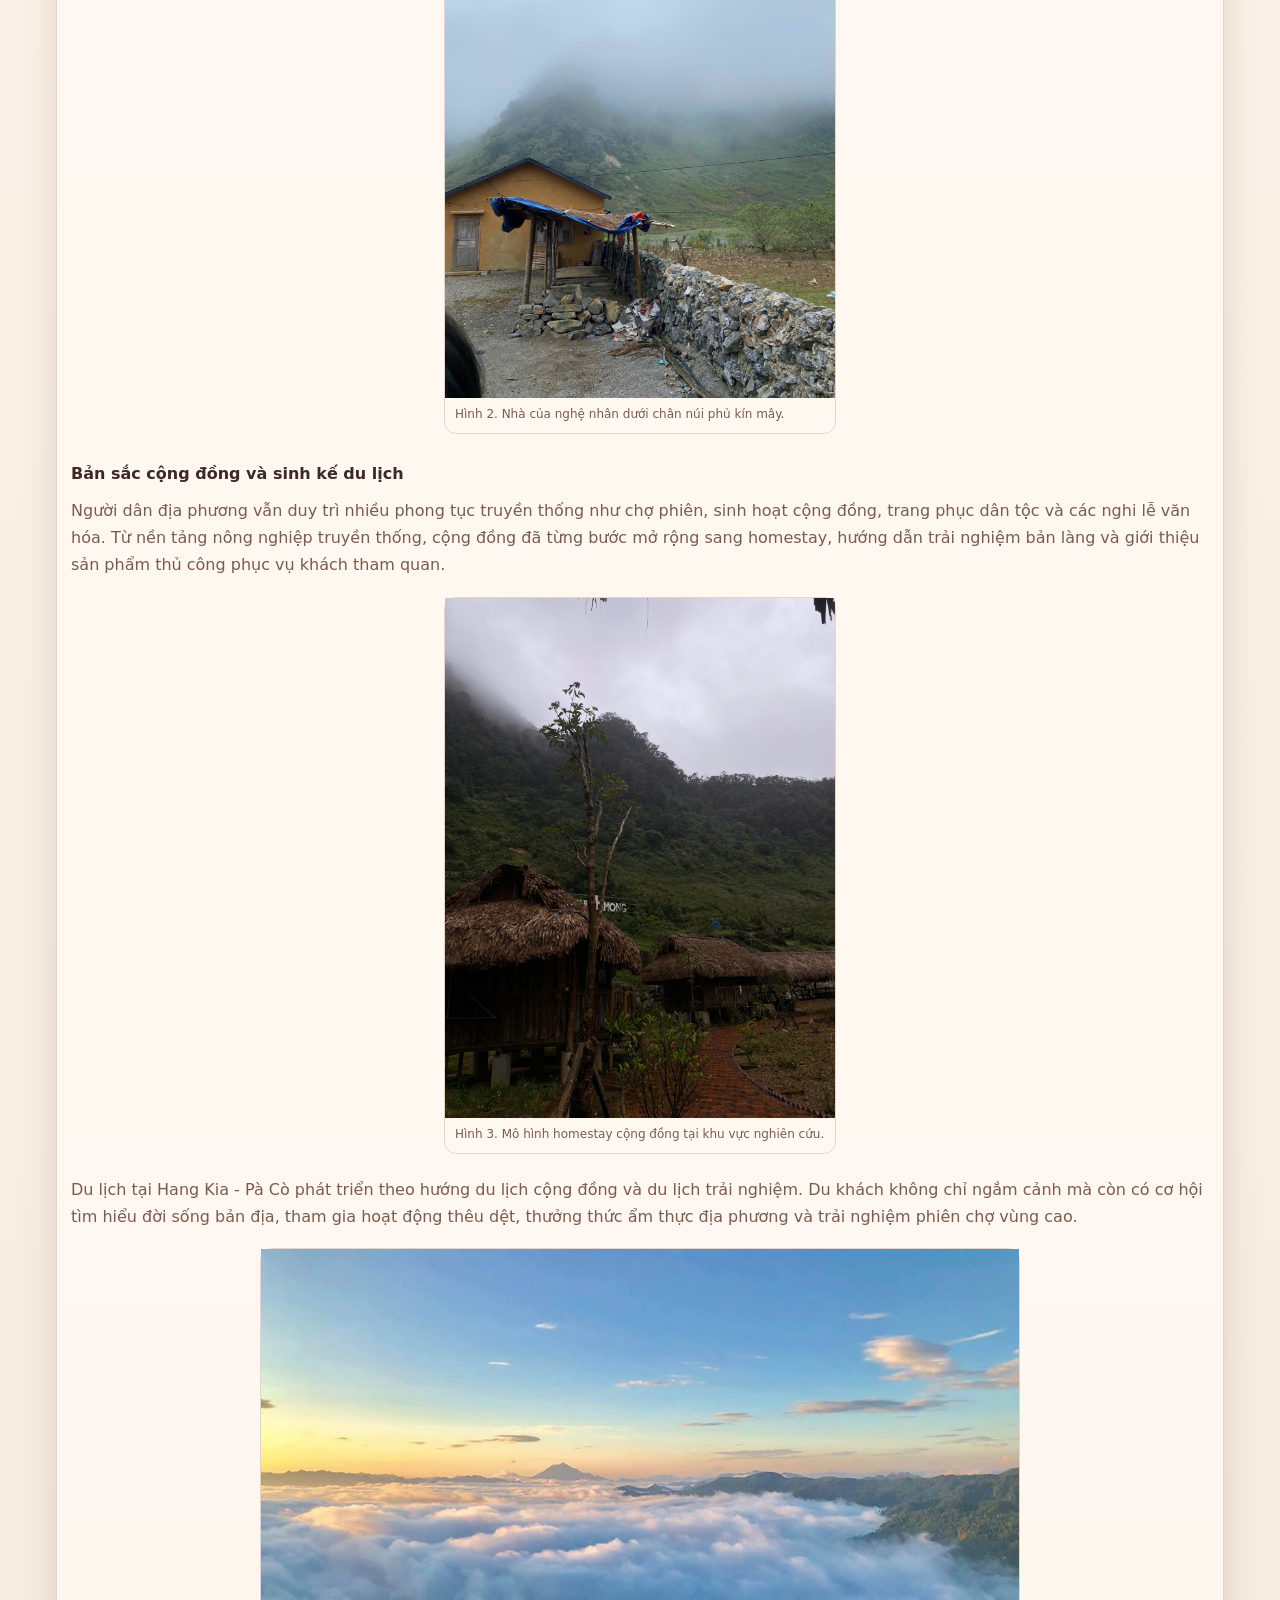
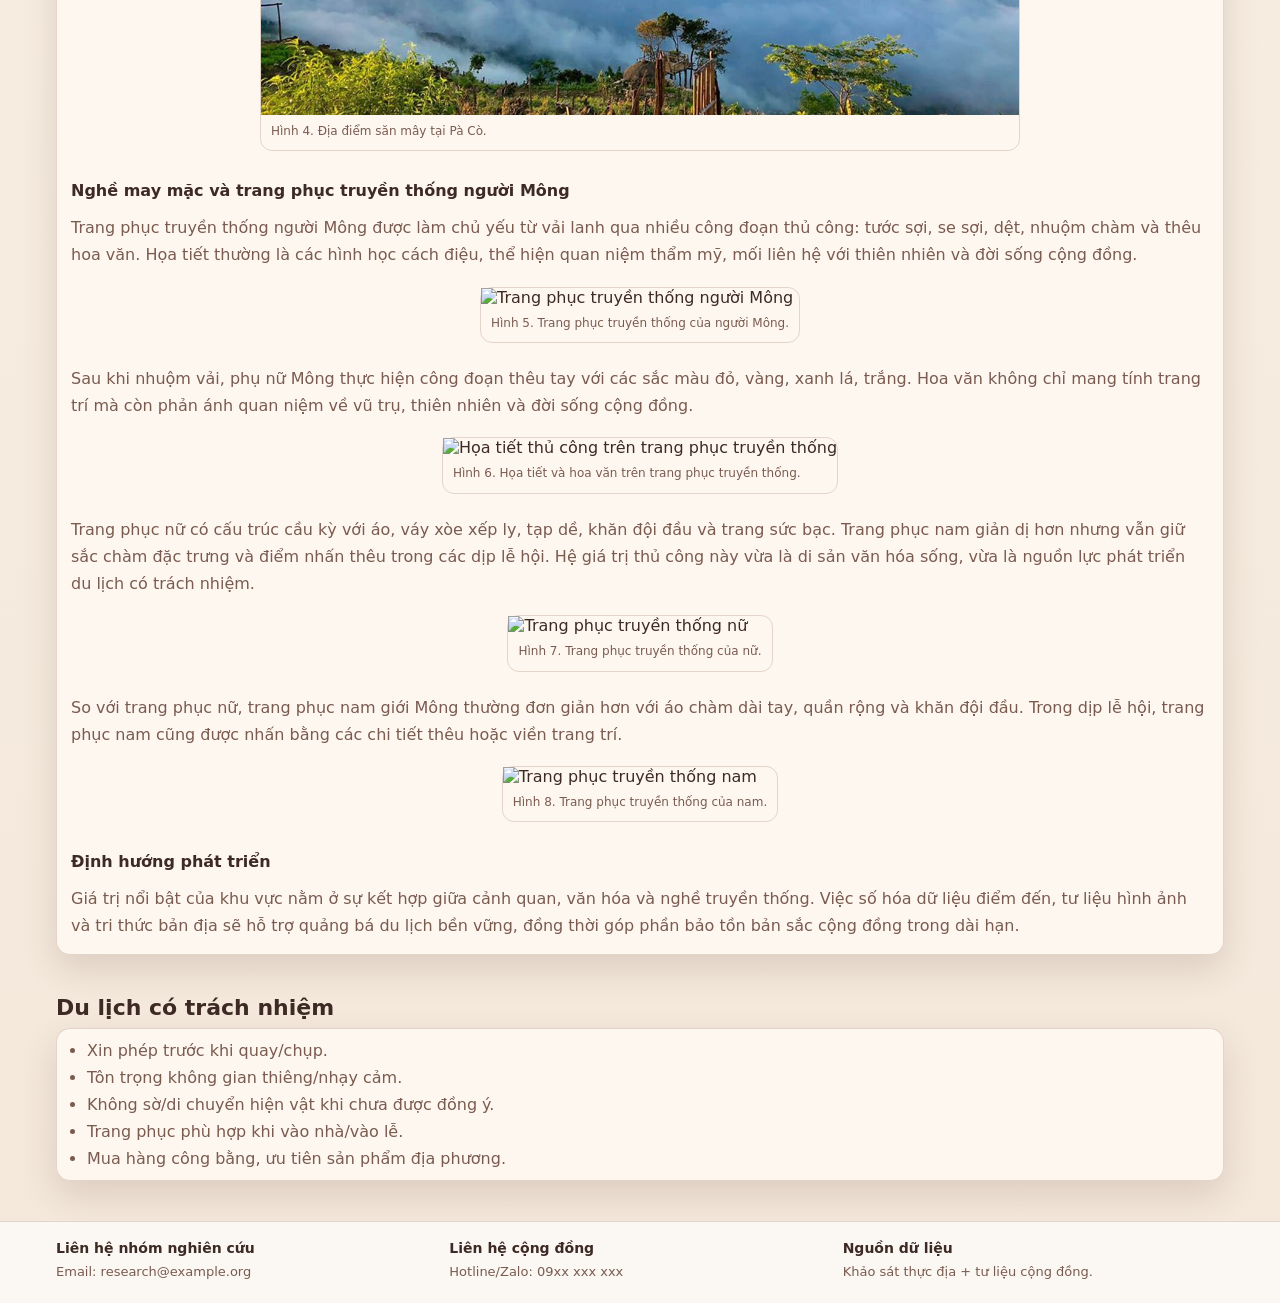
==== commit 250a4b32: "fix image extension png to jpg" ====
--- a/index.html
+++ b/index.html
@@ -105,21 +105,21 @@
         <p>Hang Kia - Pà Cò là khu vực vùng cao phía Tây Bắc, nổi bật với cảnh quan thiên nhiên hùng vĩ, khí hậu trong lành và bản sắc văn hóa đặc trưng của cộng đồng dân tộc Mông. Khu vực có độ cao trung bình khoảng 1.200-1.400m, được bao quanh bởi núi đá vôi, thung lũng xanh và các cung đường uốn lượn theo sườn núi.</p>
         <p>Theo nội dung thuyết minh, Hang Kia - Pà Cò nằm gần ranh giới giữa các tỉnh Tây Bắc, cách Hà Nội khoảng 150km. Điều kiện địa hình và khí hậu nơi đây phù hợp để phát triển du lịch cộng đồng, du lịch sinh thái và trải nghiệm văn hóa bản địa.</p>
         <figure class="intro-figure inline">
-          <img loading="lazy" loading="lazy" src="assets/intro/hinh-01.png" alt="Địa hình núi cao tại khu vực Pà Cò" loading="lazy" />
+          <img loading="lazy" loading="lazy" src="assets/intro/hinh-01.jpg" alt="Địa hình núi cao tại khu vực Pà Cò" loading="lazy" />
           <figcaption>Hình 1. Địa hình núi cao tại khu vực Pà Cò.</figcaption>
         </figure>
 
         <h4>Điều kiện tự nhiên và cảnh quan</h4>
         <p>Khí hậu mát mẻ quanh năm, nhiệt độ trung bình khoảng 18-22&deg;C. Vào sáng sớm hoặc sau mưa, hiện tượng biển mây xuất hiện dày đặc trên các sườn núi và thung lũng, tạo nên giá trị cảnh quan đặc sắc cho hoạt động du lịch khám phá.</p>
         <figure class="intro-figure inline">
-          <img loading="lazy" loading="lazy" src="assets/intro/hinh-02.png" alt="Nhà của nghệ nhân dưới chân núi phủ mây" loading="lazy" />
+          <img loading="lazy" loading="lazy" src="assets/intro/hinh-02.jpg" alt="Nhà của nghệ nhân dưới chân núi phủ mây" loading="lazy" />
           <figcaption>Hình 2. Nhà của nghệ nhân dưới chân núi phủ kín mây.</figcaption>
         </figure>
 
         <h4>Bản sắc cộng đồng và sinh kế du lịch</h4>
         <p>Người dân địa phương vẫn duy trì nhiều phong tục truyền thống như chợ phiên, sinh hoạt cộng đồng, trang phục dân tộc và các nghi lễ văn hóa. Từ nền tảng nông nghiệp truyền thống, cộng đồng đã từng bước mở rộng sang homestay, hướng dẫn trải nghiệm bản làng và giới thiệu sản phẩm thủ công phục vụ khách tham quan.</p>
         <figure class="intro-figure inline">
-          <img loading="lazy" loading="lazy" src="assets/intro/hinh-03.png" alt="Mô hình homestay cộng đồng tại khu vực nghiên cứu" loading="lazy" />
+          <img loading="lazy" loading="lazy" src="assets/intro/hinh-03.jpg" alt="Mô hình homestay cộng đồng tại khu vực nghiên cứu" loading="lazy" />
           <figcaption>Hình 3. Mô hình homestay cộng đồng tại khu vực nghiên cứu.</figcaption>
         </figure>
         <p>Du lịch tại Hang Kia - Pà Cò phát triển theo hướng du lịch cộng đồng và du lịch trải nghiệm. Du khách không chỉ ngắm cảnh mà còn có cơ hội tìm hiểu đời sống bản địa, tham gia hoạt động thêu dệt, thưởng thức ẩm thực địa phương và trải nghiệm phiên chợ vùng cao.</p>
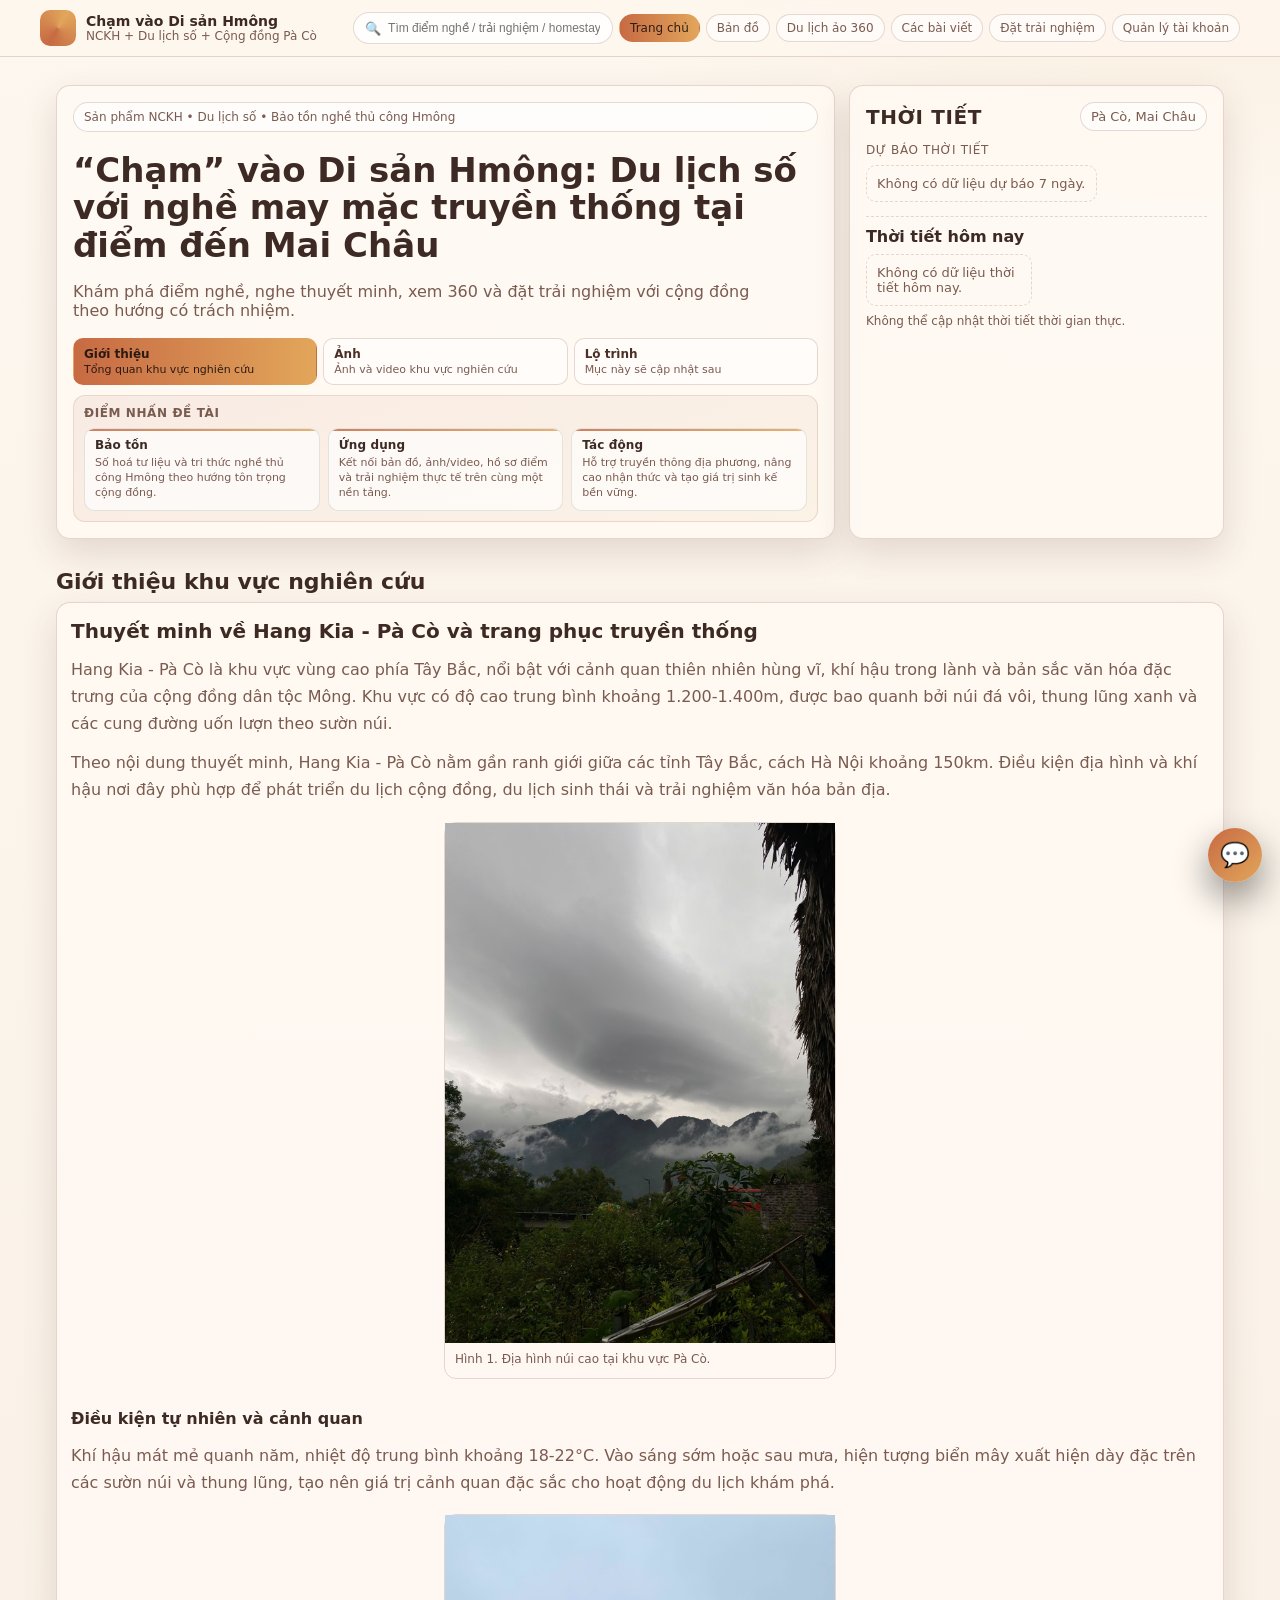
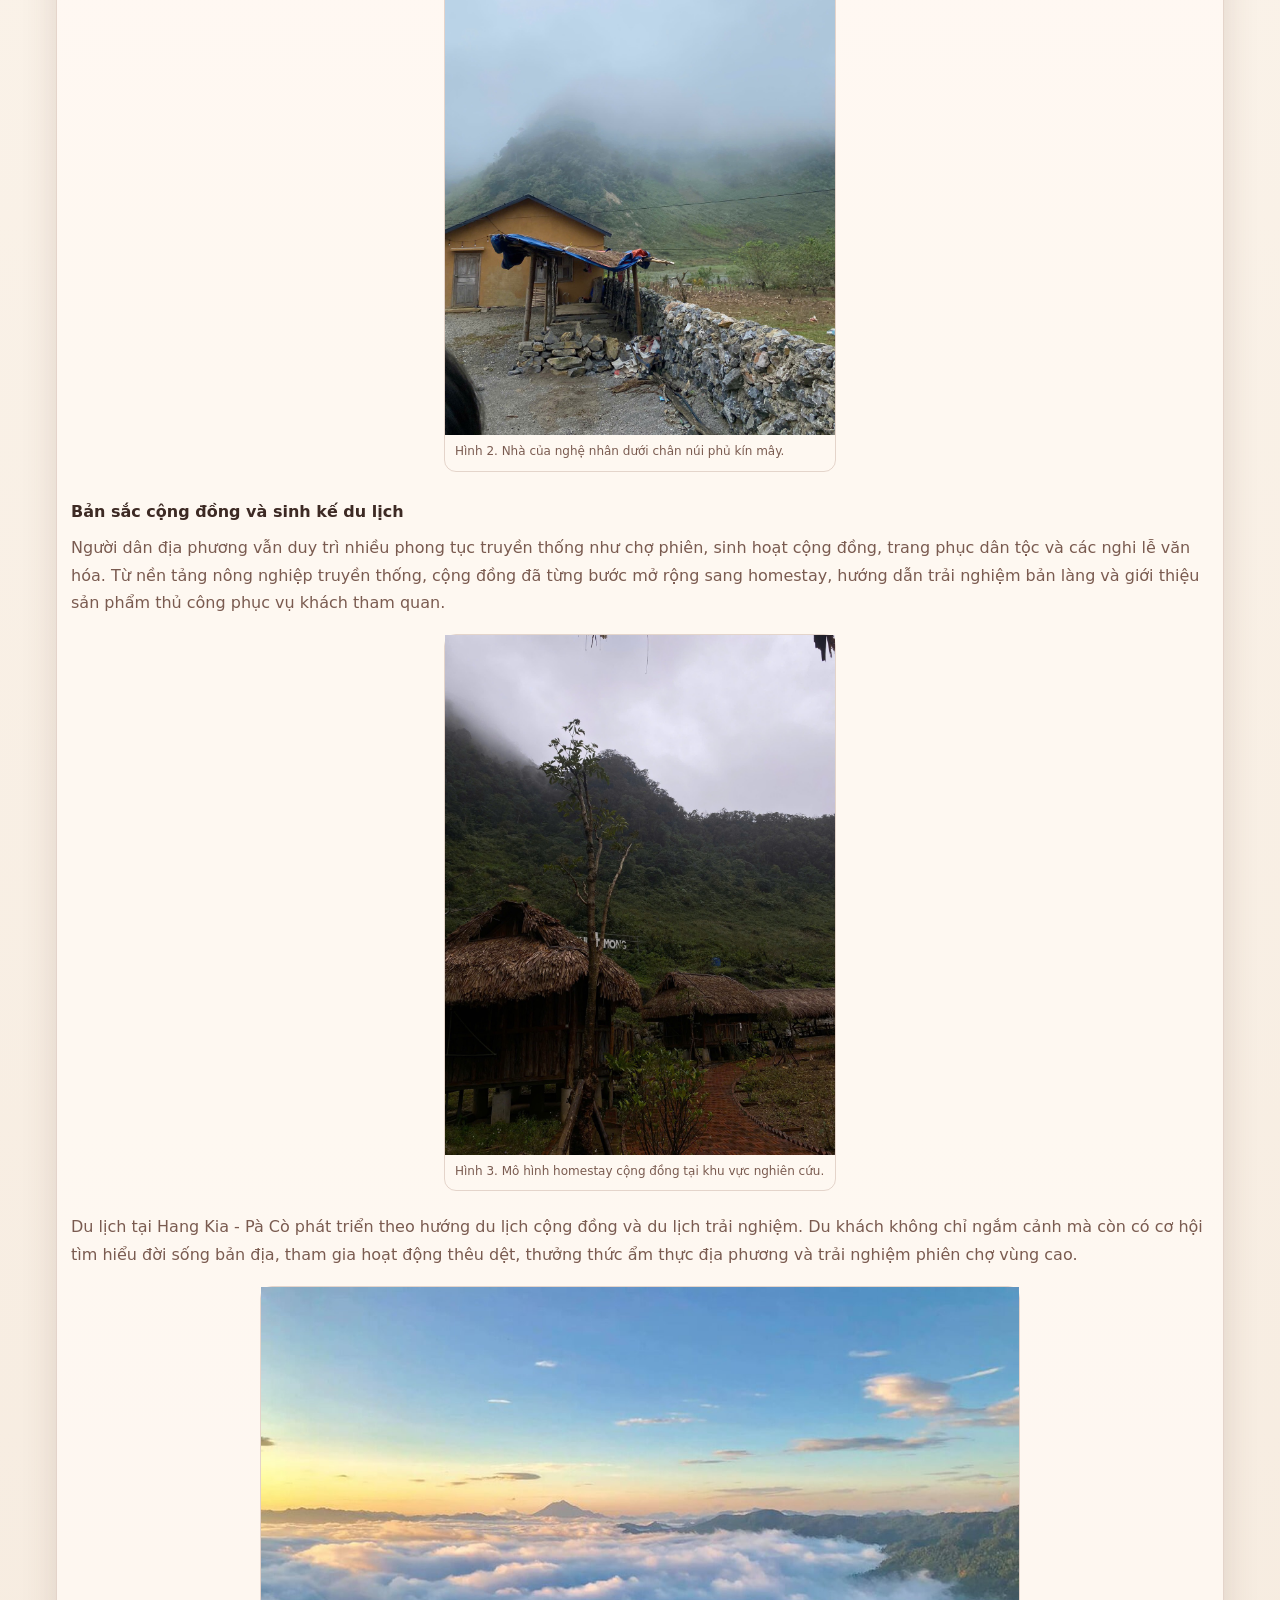
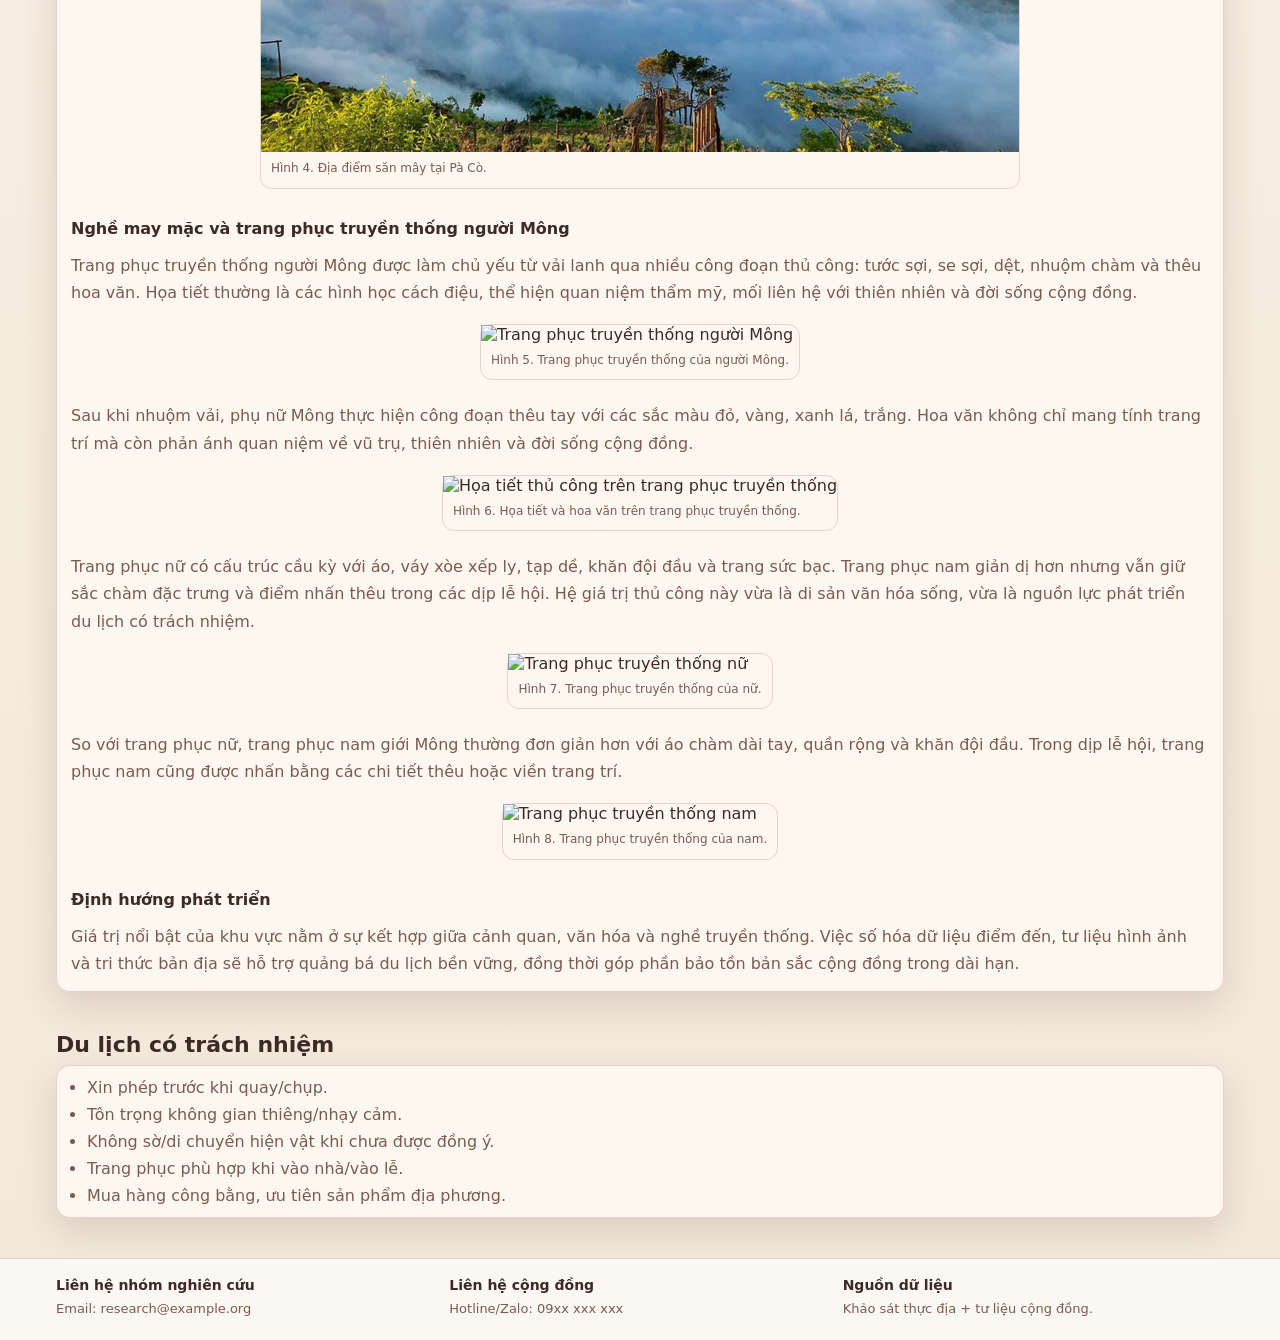
==== commit 736a73b7: "test remove home tabs and route" ====
--- a/index.html
+++ b/index.html
@@ -39,7 +39,7 @@
     <section class="hero">
       <article class="card hero-main">
         <div class="badge">Sản phẩm NCKH • Du lịch số • Bảo tồn nghề thủ công Hmông</div>
-        <h1>“Chạm” vào Di sản Hmông: Du lịch số với nghề thủ công tại Pà Cò</h1>
+        <h1>“Chạm” vào Di sản Hmông: Du lịch số với nghề may mặc truyền thống tại điểm đến Mai Châu</h1>
         <p class="desc">Khám phá điểm nghề, nghe thuyết minh, xem 360 và đặt trải nghiệm với cộng đồng theo hướng có trách nhiệm.</p>
 
         <div class="hero-mini-grid" id="homeTabButtons">
--- a/assets/style.css
+++ b/assets/style.css
@@ -189,7 +189,7 @@
 .hero {
   padding: 28px 0 10px;
   display: grid;
-  grid-template-columns: 1.4fr 0.6fr;
+  grid-template-columns: minmax(0, 1.35fr) minmax(320px, 0.65fr);
   gap: 14px;
   align-items: stretch;
 }
@@ -199,6 +199,7 @@
   flex-direction: column;
   gap: 10px;
   min-height: 100%;
+  min-width: 0;
 }
 .badge {
   display: inline-flex;
@@ -494,6 +495,40 @@
 .virtual-main .virtual-scene-grid {
   grid-template-columns: repeat(auto-fit, minmax(220px, 1fr));
   max-height: none;
+}
+.virtual-side-block + .virtual-side-block {
+  margin-top: 12px;
+  padding-top: 12px;
+  border-top: 1px dashed var(--line);
+}
+.virtual-place-grid {
+  display: grid;
+  grid-template-columns: repeat(auto-fit, minmax(180px, 1fr));
+  gap: 8px;
+}
+.virtual-place-card {
+  border: 1px solid var(--line);
+  border-radius: 10px;
+  background: rgba(255, 255, 255, 0.68);
+  padding: 10px;
+  display: grid;
+  gap: 6px;
+}
+.virtual-place-card.is-active {
+  border-color: rgba(199, 106, 67, 0.78);
+  box-shadow: 0 0 0 1px rgba(199, 106, 67, 0.25) inset;
+  background:
+    linear-gradient(170deg, rgba(199, 106, 67, 0.16), rgba(226, 166, 91, 0.12)),
+    rgba(255, 255, 255, 0.86);
+}
+.virtual-place-card h4 {
+  margin: 0;
+  font-size: 14px;
+}
+.virtual-place-card p {
+  margin: 0;
+  font-size: 12px;
+  color: var(--muted);
 }
 .virtual-scene-card {
   border: 1px solid var(--line);
@@ -759,7 +794,10 @@
   font-weight: 700;
 }
 
-.hero-side { padding: 16px; }
+.hero-side {
+  padding: 16px;
+  min-width: 0;
+}
 .weather-head {
   display: flex;
   align-items: center;
@@ -838,6 +876,8 @@
   overflow-x: auto;
   scroll-snap-type: x proximity;
   -webkit-overflow-scrolling: touch;
+  min-width: 0;
+  padding-bottom: 2px;
 }
 .weather-day-mini {
   flex: 0 0 122px;
@@ -848,6 +888,7 @@
   background: rgba(255, 255, 255, 0.74);
   display: grid;
   gap: 3px;
+  min-width: 0;
 }
 .weather-day-mini.today {
   border-color: rgba(199, 106, 67, 0.82);
@@ -1146,6 +1187,18 @@
   min-width: 74px;
 }
 
+@media (max-width: 1220px) {
+  .hero {
+    grid-template-columns: minmax(0, 1fr) minmax(300px, 0.92fr);
+  }
+  .hero-mini-grid {
+    grid-template-columns: 1fr 1fr;
+  }
+  .hero-research-grid {
+    grid-template-columns: 1fr 1fr;
+  }
+}
+
 @media (max-width: 980px) {
   .top-inner { flex-wrap: wrap; }
   .hero { grid-template-columns: 1fr; }
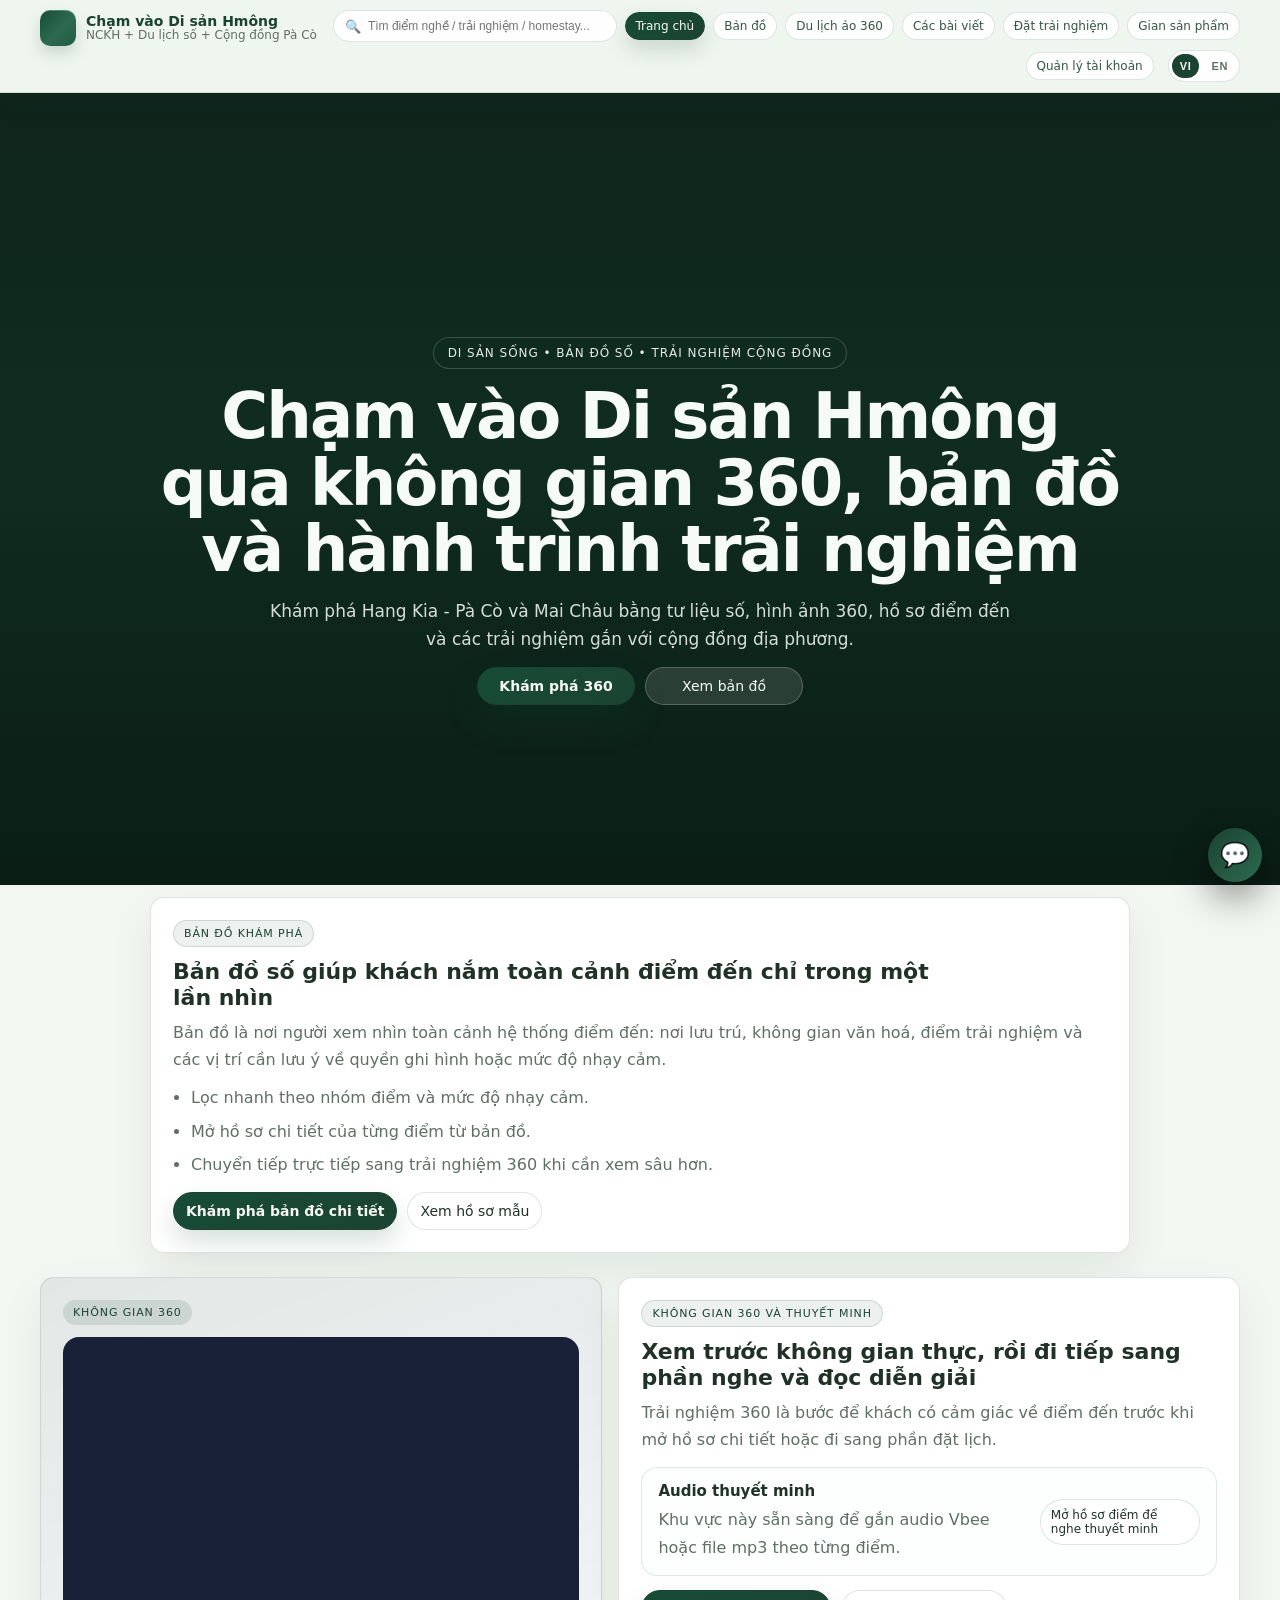
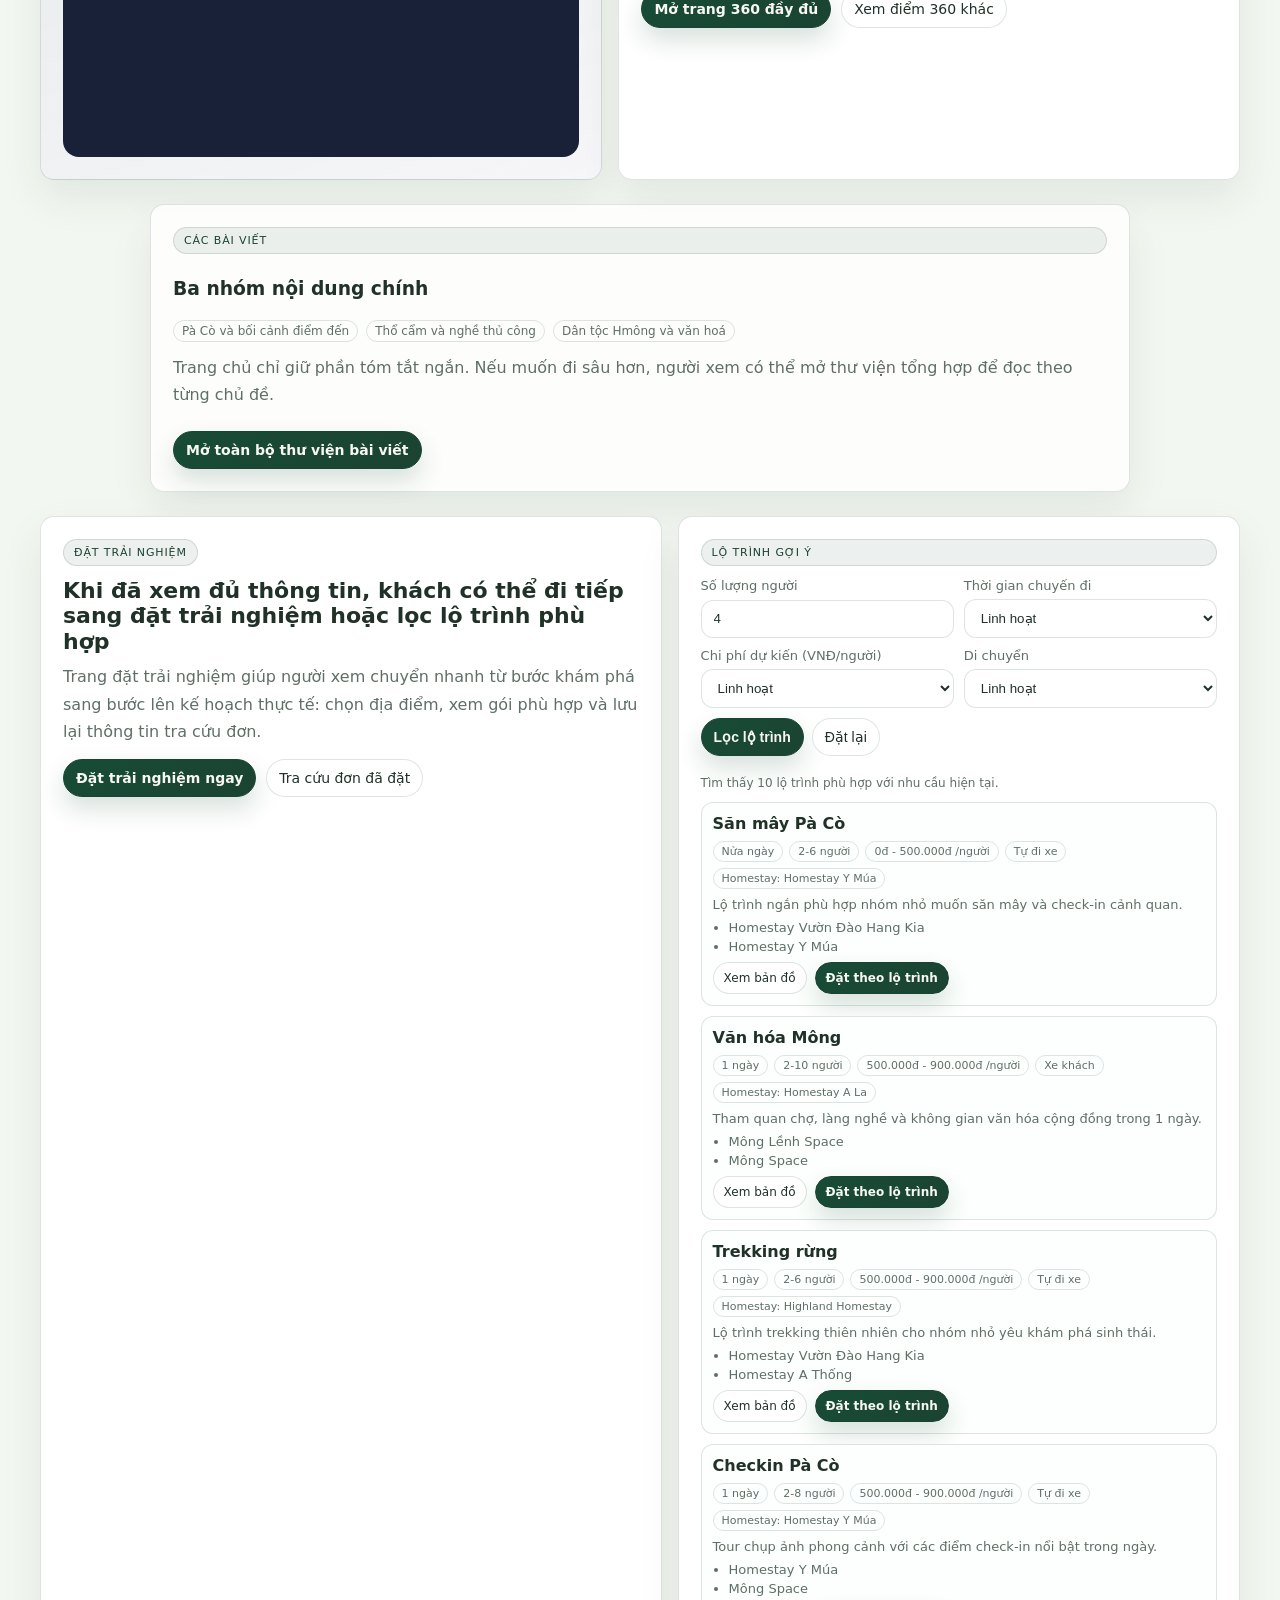
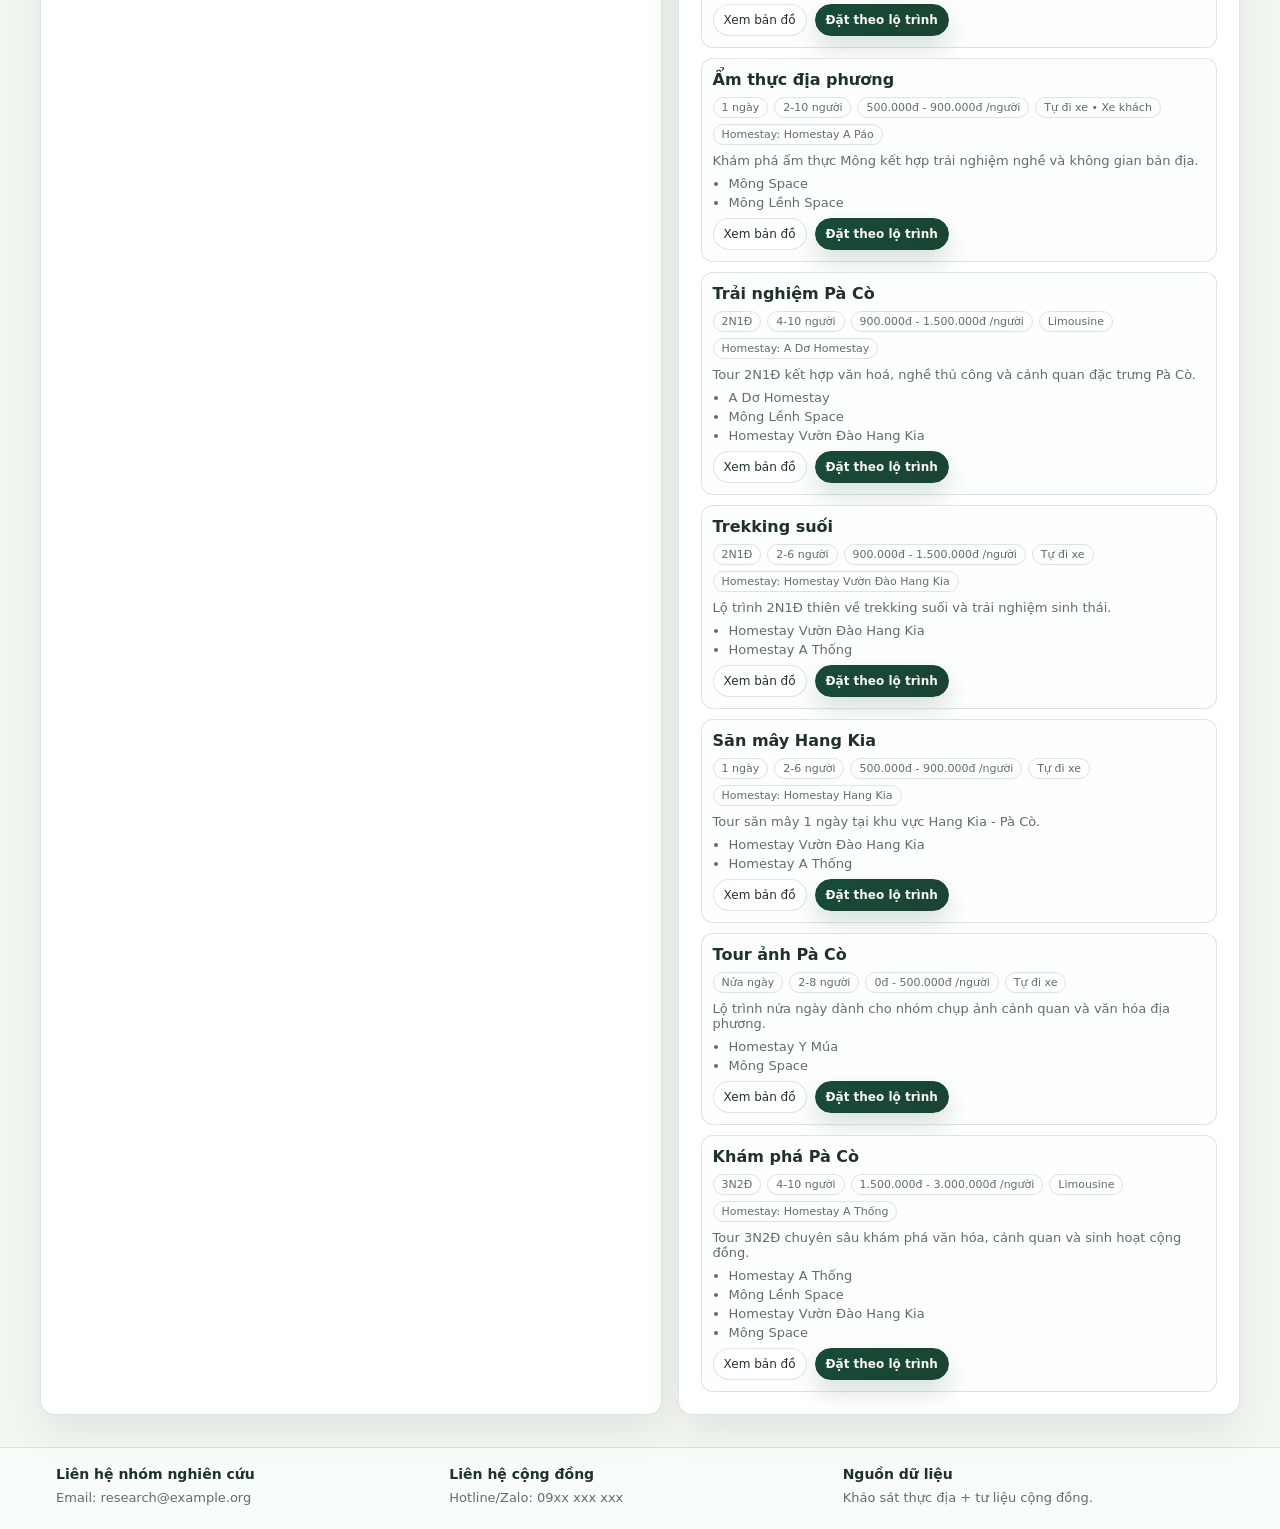
==== commit 44dee34a: "add product showcase page and responsive header nav" ====
--- a/index.html
+++ b/index.html
@@ -30,206 +30,158 @@
         <a href="du-lich-ao-360.html">Du lịch ảo 360</a>
         <a href="huong-dan.html">Các bài viết</a>
         <a href="booking.html">Đặt trải nghiệm</a>
+        <a href="san-pham.html">Gian sản phẩm</a>
         <a href="admin-bookings.html">Quản lý tài khoản</a>
       </nav>
     </div>
   </header>
 
-  <main class="container">
-    <section class="hero">
-      <article class="card hero-main">
-        <div class="badge">Sản phẩm NCKH • Du lịch số • Bảo tồn nghề thủ công Hmông</div>
-        <h1>“Chạm” vào Di sản Hmông: Du lịch số với nghề may mặc truyền thống tại điểm đến Mai Châu</h1>
-        <p class="desc">Khám phá điểm nghề, nghe thuyết minh, xem 360 và đặt trải nghiệm với cộng đồng theo hướng có trách nhiệm.</p>
-
-        <div class="hero-mini-grid" id="homeTabButtons">
-          <button class="hero-mini-card is-active" type="button" data-home-tab="intro" aria-pressed="true">
-            <span class="k">Giới thiệu</span>
-            <span class="v">Tổng quan khu vực nghiên cứu</span>
-          </button>
-          <button class="hero-mini-card" type="button" data-home-tab="gallery" aria-pressed="false">
-            <span class="k">Ảnh</span>
-            <span class="v">Ảnh và video khu vực nghiên cứu</span>
-          </button>
-          <button class="hero-mini-card" type="button" data-home-tab="route" aria-pressed="false">
-            <span class="k">Lộ trình</span>
-            <span class="v">Mục này sẽ cập nhật sau</span>
-          </button>
-        </div>
-
-        <div class="hero-research">
-          <div class="hero-research-title">Điểm nhấn đề tài</div>
-          <div class="hero-research-grid">
-            <article class="hero-research-card">
-              <b>Bảo tồn</b>
-              <span>Số hoá tư liệu và tri thức nghề thủ công Hmông theo hướng tôn trọng cộng đồng.</span>
-            </article>
-            <article class="hero-research-card">
-              <b>Ứng dụng</b>
-              <span>Kết nối bản đồ, ảnh/video, hồ sơ điểm và trải nghiệm thực tế trên cùng một nền tảng.</span>
-            </article>
-            <article class="hero-research-card">
-              <b>Tác động</b>
-              <span>Hỗ trợ truyền thông địa phương, nâng cao nhận thức và tạo giá trị sinh kế bền vững.</span>
-            </article>
-          </div>
-        </div>
-
+  <main class="home-landing">
+    <section class="home-hero360">
+      <div class="home-hero360-media">
+        <iframe
+          src="https://23000908-cell.github.io/3Dvistar_premium/#scene=MS_3"
+          title="Không gian 360 Mông Space"
+          loading="eager"
+          referrerpolicy="no-referrer-when-downgrade"
+          allowfullscreen
+        ></iframe>
+      </div>
+      <div class="home-hero360-overlay"></div>
+      <div class="container home-hero360-content">
+        <span class="home-kicker">Di sản sống • Bản đồ số • Trải nghiệm cộng đồng</span>
+        <h1>Chạm vào Di sản Hmông qua không gian 360, bản đồ và hành trình trải nghiệm</h1>
+        <p class="home-hero-lead">Khám phá Hang Kia - Pà Cò và Mai Châu bằng tư liệu số, hình ảnh 360, hồ sơ điểm đến và các trải nghiệm gắn với cộng đồng địa phương.</p>
+        <div class="home-hero-actions">
+          <a class="btn primary" href="du-lich-ao-360.html">Khám phá 360</a>
+          <a class="btn" href="#homeMapSection">Xem bản đồ</a>
+        </div>
+      </div>
+    </section>
+
+    <section id="homeMapSection" class="container section">
+      <article class="card home-copy-card home-card-narrow">
+        <span class="home-section-kicker">Bản đồ khám phá</span>
+        <h2>Bản đồ số giúp khách nắm toàn cảnh điểm đến chỉ trong một lần nhìn</h2>
+        <p>Bản đồ là nơi người xem nhìn toàn cảnh hệ thống điểm đến: nơi lưu trú, không gian văn hoá, điểm trải nghiệm và các vị trí cần lưu ý về quyền ghi hình hoặc mức độ nhạy cảm.</p>
+        <ul class="home-feature-list">
+          <li>Lọc nhanh theo nhóm điểm và mức độ nhạy cảm.</li>
+          <li>Mở hồ sơ chi tiết của từng điểm từ bản đồ.</li>
+          <li>Chuyển tiếp trực tiếp sang trải nghiệm 360 khi cần xem sâu hơn.</li>
+        </ul>
+        <div class="home-copy-actions">
+          <a class="btn primary" href="map.html">Khám phá bản đồ chi tiết</a>
+          <a class="btn" href="place.html?id=MS">Xem hồ sơ mẫu</a>
+        </div>
       </article>
-
-      <aside class="card hero-side">
-        <div class="weather-head">
-          <h3 class="weather-title">THỜI TIẾT</h3>
-          <div id="weatherLocation" class="weather-location-chip">Pà Cò, Mai Châu</div>
-        </div>
-        <div class="weather-week-title">Dự Báo Thời Tiết</div>
-        <div id="weatherWeek" class="weather-week-mini">
-          <div class="search-empty">Đang tải dự báo thời tiết...</div>
-        </div>
-
-        <div class="weather-today">
-          <h4 style="margin:0 0 8px">Thời tiết hôm nay</h4>
-          <div id="weatherToday" class="weather-today-grid">
-            <div class="search-empty">Đang lấy dữ liệu thời tiết hôm nay...</div>
-          </div>
-        </div>
-
-        <div id="weatherUpdate" class="note">Cập nhật theo thời gian thực.</div>
-      </aside>
-    </section>
-
-    <section class="section home-tab-panel is-active" id="homeTabIntro" data-home-panel="intro">
-      <h2>Giới thiệu khu vực nghiên cứu</h2>
-      <div class="card panel-card intro-article">
-        <h3>Thuyết minh về Hang Kia - Pà Cò và trang phục truyền thống</h3>
-        <p>Hang Kia - Pà Cò là khu vực vùng cao phía Tây Bắc, nổi bật với cảnh quan thiên nhiên hùng vĩ, khí hậu trong lành và bản sắc văn hóa đặc trưng của cộng đồng dân tộc Mông. Khu vực có độ cao trung bình khoảng 1.200-1.400m, được bao quanh bởi núi đá vôi, thung lũng xanh và các cung đường uốn lượn theo sườn núi.</p>
-        <p>Theo nội dung thuyết minh, Hang Kia - Pà Cò nằm gần ranh giới giữa các tỉnh Tây Bắc, cách Hà Nội khoảng 150km. Điều kiện địa hình và khí hậu nơi đây phù hợp để phát triển du lịch cộng đồng, du lịch sinh thái và trải nghiệm văn hóa bản địa.</p>
-        <figure class="intro-figure inline">
-          <img loading="lazy" loading="lazy" src="assets/intro/hinh-01.jpg" alt="Địa hình núi cao tại khu vực Pà Cò" loading="lazy" />
-          <figcaption>Hình 1. Địa hình núi cao tại khu vực Pà Cò.</figcaption>
-        </figure>
-
-        <h4>Điều kiện tự nhiên và cảnh quan</h4>
-        <p>Khí hậu mát mẻ quanh năm, nhiệt độ trung bình khoảng 18-22&deg;C. Vào sáng sớm hoặc sau mưa, hiện tượng biển mây xuất hiện dày đặc trên các sườn núi và thung lũng, tạo nên giá trị cảnh quan đặc sắc cho hoạt động du lịch khám phá.</p>
-        <figure class="intro-figure inline">
-          <img loading="lazy" loading="lazy" src="assets/intro/hinh-02.jpg" alt="Nhà của nghệ nhân dưới chân núi phủ mây" loading="lazy" />
-          <figcaption>Hình 2. Nhà của nghệ nhân dưới chân núi phủ kín mây.</figcaption>
-        </figure>
-
-        <h4>Bản sắc cộng đồng và sinh kế du lịch</h4>
-        <p>Người dân địa phương vẫn duy trì nhiều phong tục truyền thống như chợ phiên, sinh hoạt cộng đồng, trang phục dân tộc và các nghi lễ văn hóa. Từ nền tảng nông nghiệp truyền thống, cộng đồng đã từng bước mở rộng sang homestay, hướng dẫn trải nghiệm bản làng và giới thiệu sản phẩm thủ công phục vụ khách tham quan.</p>
-        <figure class="intro-figure inline">
-          <img loading="lazy" loading="lazy" src="assets/intro/hinh-03.jpg" alt="Mô hình homestay cộng đồng tại khu vực nghiên cứu" loading="lazy" />
-          <figcaption>Hình 3. Mô hình homestay cộng đồng tại khu vực nghiên cứu.</figcaption>
-        </figure>
-        <p>Du lịch tại Hang Kia - Pà Cò phát triển theo hướng du lịch cộng đồng và du lịch trải nghiệm. Du khách không chỉ ngắm cảnh mà còn có cơ hội tìm hiểu đời sống bản địa, tham gia hoạt động thêu dệt, thưởng thức ẩm thực địa phương và trải nghiệm phiên chợ vùng cao.</p>
-        <figure class="intro-figure inline">
-          <img loading="lazy" loading="lazy" src="assets/intro/hinh-04.jpeg" alt="Địa điểm săn mây tại Pà Cò" loading="lazy" />
-          <figcaption>Hình 4. Địa điểm săn mây tại Pà Cò.</figcaption>
-        </figure>
-
-        <h4>Nghề may mặc và trang phục truyền thống người Mông</h4>
-        <p>Trang phục truyền thống người Mông được làm chủ yếu từ vải lanh qua nhiều công đoạn thủ công: tước sợi, se sợi, dệt, nhuộm chàm và thêu hoa văn. Họa tiết thường là các hình học cách điệu, thể hiện quan niệm thẩm mỹ, mối liên hệ với thiên nhiên và đời sống cộng đồng.</p>
-        <figure class="intro-figure inline">
-          <img loading="lazy" loading="lazy" src="assets/intro/hinh-05.jpeg" alt="Trang phục truyền thống người Mông" loading="lazy" />
-          <figcaption>Hình 5. Trang phục truyền thống của người Mông.</figcaption>
-        </figure>
-        <p>Sau khi nhuộm vải, phụ nữ Mông thực hiện công đoạn thêu tay với các sắc màu đỏ, vàng, xanh lá, trắng. Hoa văn không chỉ mang tính trang trí mà còn phản ánh quan niệm về vũ trụ, thiên nhiên và đời sống cộng đồng.</p>
-        <figure class="intro-figure inline">
-          <img loading="lazy" loading="lazy" src="assets/intro/hinh-06.jpeg" alt="Họa tiết thủ công trên trang phục truyền thống" loading="lazy" />
-          <figcaption>Hình 6. Họa tiết và hoa văn trên trang phục truyền thống.</figcaption>
-        </figure>
-        <p>Trang phục nữ có cấu trúc cầu kỳ với áo, váy xòe xếp ly, tạp dề, khăn đội đầu và trang sức bạc. Trang phục nam giản dị hơn nhưng vẫn giữ sắc chàm đặc trưng và điểm nhấn thêu trong các dịp lễ hội. Hệ giá trị thủ công này vừa là di sản văn hóa sống, vừa là nguồn lực phát triển du lịch có trách nhiệm.</p>
-        <figure class="intro-figure inline">
-          <img loading="lazy" loading="lazy" src="assets/intro/hinh-07.jpeg" alt="Trang phục truyền thống nữ" loading="lazy" />
-          <figcaption>Hình 7. Trang phục truyền thống của nữ.</figcaption>
-        </figure>
-        <p>So với trang phục nữ, trang phục nam giới Mông thường đơn giản hơn với áo chàm dài tay, quần rộng và khăn đội đầu. Trong dịp lễ hội, trang phục nam cũng được nhấn bằng các chi tiết thêu hoặc viền trang trí.</p>
-        <figure class="intro-figure inline">
-          <img loading="lazy" loading="lazy" src="assets/intro/hinh-08.jpeg" alt="Trang phục truyền thống nam" loading="lazy" />
-          <figcaption>Hình 8. Trang phục truyền thống của nam.</figcaption>
-        </figure>
-
-        <h4>Định hướng phát triển</h4>
-        <p>Giá trị nổi bật của khu vực nằm ở sự kết hợp giữa cảnh quan, văn hóa và nghề truyền thống. Việc số hóa dữ liệu điểm đến, tư liệu hình ảnh và tri thức bản địa sẽ hỗ trợ quảng bá du lịch bền vững, đồng thời góp phần bảo tồn bản sắc cộng đồng trong dài hạn.</p>
-      </div>
-    </section>
-
-    <section class="section home-tab-panel" id="homeTabGallery" data-home-panel="gallery" hidden>
-      <h2>Ảnh và Video khu vực nghiên cứu</h2>
-      <div class="card panel-card">
-        <p class="lead">Đây là khu vực trưng bày ảnh/video tư liệu. Bạn chỉ cần thay các khung placeholder bằng ảnh thật hoặc iframe video.</p>
-        <div class="panel-image-grid">
-          <div class="panel-media-placeholder">Ảnh tư liệu 1</div>
-          <div class="panel-media-placeholder">Ảnh tư liệu 2</div>
-          <div class="panel-media-placeholder">Video tư liệu 1</div>
-          <div class="panel-media-placeholder">Video tư liệu 2</div>
-        </div>
-      </div>
-    </section>
-
-    <section class="section home-tab-panel" id="homeTabRoute" data-home-panel="route" hidden>
-      <h2>Lộ trình</h2>
-      <div class="card panel-card">
-        <p class="lead">Chọn nhu cầu chuyến đi để nhận gợi ý lộ trình phù hợp.</p>
-        <form id="routePlannerForm" class="route-planner-form" autocomplete="off">
-          <div class="route-planner-grid">
-            <label>
-              Số lượng người
-              <input id="routePeople" class="input" type="number" min="1" max="60" value="4" />
-            </label>
-            <label>
-              Thời gian chuyến đi
-              <select id="routeDuration" class="input">
-                <option value="all">Linh hoạt</option>
-                <option value="half_day">Nửa ngày</option>
-                <option value="one_day">1 ngày</option>
-                <option value="two_days">2N1Đ</option>
-                <option value="three_days">3N2Đ</option>
-              </select>
-            </label>
-            <label>
-              Chi phí dự kiến (VNĐ/người)
-              <select id="routeBudget" class="input">
-                <option value="all">Linh hoạt</option>
-                <option value="under_500">Dưới 500.000</option>
-                <option value="500_900">500.000 - 900.000</option>
-                <option value="900_1500">900.000 - 1.500.000</option>
-                <option value="1500_plus">Trên 1.500.000</option>
-              </select>
-            </label>
-            <label>
-              Di chuyển
-              <select id="routeTransport" class="input">
-                <option value="all">Linh hoạt</option>
-                <option value="self_drive">Tự đi xe</option>
-                <option value="limousine">Xe dịch vụ limousine</option>
-                <option value="coach">Xe khách</option>
-              </select>
-            </label>
-          </div>
-          <div class="route-planner-actions">
-            <button class="btn primary" type="submit">Lọc lộ trình</button>
-            <button id="routeResetBtn" class="btn" type="button">Đặt lại</button>
-          </div>
-        </form>
-        <div id="routeResultMeta" class="note">Đang chuẩn bị gợi ý lộ trình...</div>
-        <div id="routeResults" class="route-results">
-          <div class="search-empty">Đang tải dữ liệu lộ trình...</div>
-        </div>
-      </div>
-    </section>
-
-    <section id="responsible" class="section">
-      <h2>Du lịch có trách nhiệm</h2>
-      <div class="card" style="padding:12px">
-        <ul class="checklist">
-          <li>Xin phép trước khi quay/chụp.</li>
-          <li>Tôn trọng không gian thiêng/nhạy cảm.</li>
-          <li>Không sờ/di chuyển hiện vật khi chưa được đồng ý.</li>
-          <li>Trang phục phù hợp khi vào nhà/vào lễ.</li>
-          <li>Mua hàng công bằng, ưu tiên sản phẩm địa phương.</li>
-        </ul>
+    </section>
+
+    <section id="home360Section" class="container section">
+      <div class="home-split home-split-reverse">
+        <article class="card home-preview-card home-immersive-card">
+          <div class="home-preview-badge">Không gian 360</div>
+          <iframe
+            src="https://23000908-cell.github.io/3Dvistar_premium/#scene=MS_3"
+            title="Trải nghiệm 360 nổi bật"
+            loading="lazy"
+            referrerpolicy="no-referrer-when-downgrade"
+            allowfullscreen
+          ></iframe>
+        </article>
+        <article class="card home-copy-card">
+          <span class="home-section-kicker">Không gian 360 và thuyết minh</span>
+          <h2>Xem trước không gian thực, rồi đi tiếp sang phần nghe và đọc diễn giải</h2>
+          <p>Trải nghiệm 360 là bước để khách có cảm giác về điểm đến trước khi mở hồ sơ chi tiết hoặc đi sang phần đặt lịch.</p>
+          <div class="home-audio-panel">
+            <div>
+              <strong>Audio thuyết minh</strong>
+              <p>Khu vực này sẵn sàng để gắn audio Vbee hoặc file mp3 theo từng điểm.</p>
+            </div>
+            <a class="btn small" href="place.html?id=MS">Mở hồ sơ điểm để nghe thuyết minh</a>
+          </div>
+          <div class="home-copy-actions">
+            <a class="btn primary" href="du-lich-ao-360.html">Mở trang 360 đầy đủ</a>
+            <a class="btn" href="place.html?id=ML">Xem điểm 360 khác</a>
+          </div>
+        </article>
+      </div>
+    </section>
+
+    <section id="homeArticleSection" class="container section">
+      <article class="card home-article-summary home-article-summary-wide home-card-narrow">
+        <span class="home-section-kicker">Các bài viết</span>
+        <h3>Ba nhóm nội dung chính</h3>
+        <div class="home-preview-tags">
+          <span class="tag">Pà Cò và bối cảnh điểm đến</span>
+          <span class="tag">Thổ cẩm và nghề thủ công</span>
+          <span class="tag">Dân tộc Hmông và văn hoá</span>
+        </div>
+        <p>Trang chủ chỉ giữ phần tóm tắt ngắn. Nếu muốn đi sâu hơn, người xem có thể mở thư viện tổng hợp để đọc theo từng chủ đề.</p>
+        <div class="home-copy-actions">
+          <a class="btn primary" href="huong-dan.html">Mở toàn bộ thư viện bài viết</a>
+        </div>
+      </article>
+    </section>
+
+    <section id="homeRouteSection" class="container section">
+      <div class="home-split">
+        <article class="card home-copy-card">
+          <span class="home-section-kicker">Đặt trải nghiệm</span>
+          <h2>Khi đã xem đủ thông tin, khách có thể đi tiếp sang đặt trải nghiệm hoặc lọc lộ trình phù hợp</h2>
+          <p>Trang đặt trải nghiệm giúp người xem chuyển nhanh từ bước khám phá sang bước lên kế hoạch thực tế: chọn địa điểm, xem gói phù hợp và lưu lại thông tin tra cứu đơn.</p>
+          <div class="home-copy-actions">
+            <a class="btn primary" href="booking.html">Đặt trải nghiệm ngay</a>
+            <a class="btn" href="tra-cuu-don.html">Tra cứu đơn đã đặt</a>
+          </div>
+        </article>
+        <article class="card panel-card home-route-card">
+          <span class="home-section-kicker">Lộ trình gợi ý</span>
+          <form id="routePlannerForm" class="route-planner-form" autocomplete="off">
+            <div class="route-planner-grid">
+              <label>
+                Số lượng người
+                <input id="routePeople" class="input" type="number" min="1" max="60" value="4" />
+              </label>
+              <label>
+                Thời gian chuyến đi
+                <select id="routeDuration" class="input">
+                  <option value="all">Linh hoạt</option>
+                  <option value="half_day">Nửa ngày</option>
+                  <option value="one_day">1 ngày</option>
+                  <option value="two_days">2N1Đ</option>
+                  <option value="three_days">3N2Đ</option>
+                </select>
+              </label>
+              <label>
+                Chi phí dự kiến (VNĐ/người)
+                <select id="routeBudget" class="input">
+                  <option value="all">Linh hoạt</option>
+                  <option value="under_500">Dưới 500.000</option>
+                  <option value="500_900">500.000 - 900.000</option>
+                  <option value="900_1500">900.000 - 1.500.000</option>
+                  <option value="1500_plus">Trên 1.500.000</option>
+                </select>
+              </label>
+              <label>
+                Di chuyển
+                <select id="routeTransport" class="input">
+                  <option value="all">Linh hoạt</option>
+                  <option value="self_drive">Tự đi xe</option>
+                  <option value="limousine">Xe dịch vụ limousine</option>
+                  <option value="coach">Xe khách</option>
+                </select>
+              </label>
+            </div>
+            <div class="route-planner-actions">
+              <button class="btn primary" type="submit">Lọc lộ trình</button>
+              <button id="routeResetBtn" class="btn" type="button">Đặt lại</button>
+            </div>
+          </form>
+          <div id="routeResultMeta" class="note">Đang chuẩn bị gợi ý lộ trình...</div>
+          <div id="routeResults" class="route-results">
+            <div class="search-empty">Đang tải dữ liệu lộ trình...</div>
+          </div>
+        </article>
       </div>
     </section>
   </main>
@@ -252,10 +204,9 @@
   </footer>
   <script src="js/config.js"></script>
   <script src="js/demo-data.js"></script>
+  <script src="js/i18n.js"></script>
   <script src="js/app.js"></script>
-  <script src="js/home-tabs.js"></script>
   <script src="js/home-search.js"></script>
-  <script src="js/home-weather.js"></script>
   <script src="js/home-route.js"></script>
   <script src="js/chatbot.js"></script>
 </body>
--- a/assets/style.css
+++ b/assets/style.css
@@ -1,19 +1,24 @@
 :root {
-  --bg: #f8f0e6;
-  --surface: rgba(255, 250, 244, 0.84);
-  --surface-2: rgba(255, 248, 240, 0.94);
-  --line: rgba(125, 72, 54, 0.2);
-  --text: #3d2a24;
-  --muted: #7a5b50;
-  --brand: #c76a43;
-  --brand-2: #e2a65b;
-  --link: #8b3f2c;
-  --link-hover: #6f2f21;
-  --danger: #ef4444;
-  --warn: #f59e0b;
-  --ok: #22c55e;
+  --bg: #f3f7f1;
+  --surface: rgba(255, 255, 255, 0.9);
+  --surface-2: rgba(248, 251, 247, 0.96);
+  --line: rgba(27, 67, 50, 0.14);
+  --text: #203128;
+  --muted: #5f6f66;
+  --brand: #1B4332;
+  --brand-2: #24503c;
+  --accent: #991B1B;
+  --accent-2: #3730A3;
+  --link: #1B4332;
+  --link-hover: #10291f;
+  --danger: #d64545;
+  --warn: #e6a23c;
+  --ok: #2e8b57;
   --radius: 14px;
-  --shadow: 0 14px 35px rgba(94, 56, 42, 0.16);
+  --shadow: 0 18px 36px rgba(27, 67, 50, 0.12);
+  --hmong-motif-soft: none;
+  --hmong-motif-dense: none;
+  --hmong-motif-border: none;
 }
 
 * { box-sizing: border-box; }
@@ -21,10 +26,21 @@
 body {
   font-family: ui-sans-serif, system-ui, -apple-system, Segoe UI, Roboto, Helvetica, Arial;
   color: var(--text);
-  background:
-    radial-gradient(1200px 700px at 12% -10%, rgba(199, 106, 67, 0.2), transparent 58%),
-    radial-gradient(1200px 700px at 92% -5%, rgba(226, 166, 91, 0.18), transparent 62%),
-    linear-gradient(180deg, #fdf7ef 0%, #f4e8db 100%);
+  background: var(--bg);
+  position: relative;
+}
+
+body::before {
+  content: "";
+  position: fixed;
+  inset: 0;
+  pointer-events: none;
+  background-image: var(--hmong-motif-soft), var(--hmong-motif-dense);
+  background-repeat: repeat;
+  background-size: 300px 150px, 380px 230px;
+  background-position: center top, 40px 30px;
+  opacity: 0;
+  z-index: -1;
 }
 
 a { color: inherit; text-decoration: none; }
@@ -36,16 +52,32 @@
   top: 0;
   z-index: 20;
   border-bottom: 1px solid var(--line);
-  background: rgba(254, 247, 238, 0.92);
+  background: rgba(239, 246, 240, 0.96);
   backdrop-filter: blur(10px);
+  overflow: hidden;
+  box-shadow: 0 10px 28px rgba(27, 67, 50, 0.06);
+}
+
+.topbar::after {
+  content: "";
+  position: absolute;
+  left: 0;
+  right: 0;
+  bottom: 0;
+  height: 22px;
+  background-image: var(--hmong-motif-border);
+  background-repeat: repeat-x;
+  background-size: 220px 20px;
+  background-position: center bottom;
+  opacity: 0;
+  pointer-events: none;
 }
 .top-inner {
-  display: flex;
+  display: grid;
+  grid-template-columns: minmax(220px, auto) minmax(0, 1fr);
   align-items: center;
-  justify-content: space-between;
-  gap: 10px;
+  gap: 10px 16px;
   padding: 10px 0;
-  flex-wrap: nowrap;
 }
 .brand {
   display: flex;
@@ -53,30 +85,35 @@
   gap: 10px;
   flex: 0 0 auto;
   min-width: 0;
+  max-width: 340px;
 }
 .logo {
   width: 36px;
   height: 36px;
   border-radius: 10px;
-  background: conic-gradient(from 210deg, var(--brand), var(--brand-2), var(--brand));
-}
-.brand b { display: block; font-size: 14px; }
-.brand span { display: block; font-size: 12px; color: var(--muted); }
+  box-shadow: inset 0 1px 0 rgba(255, 255, 255, 0.25), 0 8px 16px rgba(27, 67, 50, 0.18);
+  background: linear-gradient(135deg, #174c37 0%, #2d6a4f 55%, #1f5d43 100%);
+}
+.brand > div:last-child { min-width: 0; }
+.brand b { display: block; font-size: 14px; color: var(--brand); line-height: 1.08; }
+.brand span { display: block; font-size: 12px; color: var(--muted); line-height: 1.12; white-space: normal; }
 
 .nav {
   display: flex;
-  gap: 6px;
-  flex-wrap: nowrap;
+  gap: 8px;
+  flex-wrap: wrap;
   align-items: center;
   justify-content: flex-end;
+  align-content: center;
   margin-left: auto;
   min-width: 0;
+  row-gap: 8px;
 }
 .nav-search {
   position: relative;
-  flex: 0 1 430px;
-  max-width: 430px;
-  min-width: 260px;
+  flex: 1 1 320px;
+  max-width: 340px;
+  min-width: 220px;
 }
 .nav-search .search {
   margin-top: 0;
@@ -120,26 +157,60 @@
   border: 1px solid var(--line);
   border-radius: 999px;
   padding: 6px 10px;
-  color: var(--muted);
+  color: #355546;
   font-size: 12px;
-  background: rgba(255, 255, 255, 0.58);
+  background: rgba(255, 255, 255, 0.9);
   white-space: nowrap;
+  transition: background-color 0.2s ease, color 0.2s ease, border-color 0.2s ease, box-shadow 0.2s ease;
 }
 .nav a.active,
 .nav a:hover {
-  color: #2f1e18;
-  border-color: transparent;
-  background: linear-gradient(90deg, var(--brand), var(--brand-2));
+  color: #f7fbf8;
+  border-color: var(--brand);
+  background: linear-gradient(135deg, #174c37, var(--brand));
+  box-shadow: 0 10px 22px rgba(27, 67, 50, 0.18);
 }
 .nav a.admin-shortcut {
-  color: #2b1a14;
-  border-color: transparent;
+  color: #f8f7f4;
+  border-color: var(--accent);
   font-weight: 700;
-  background: linear-gradient(90deg, #d5845e, #e2a65b);
+  background: var(--accent);
 }
 .nav a.admin-shortcut:hover {
-  color: #2b1a14;
-  background: linear-gradient(90deg, #e6a07c, #efbc76);
+  color: #ffffff;
+  border-color: var(--accent);
+  background: var(--accent);
+}
+
+
+.lang-switch {
+  display: inline-flex;
+  align-items: center;
+  gap: 4px;
+  margin-left: 6px;
+  padding: 3px;
+  border: 1px solid var(--line);
+  border-radius: 999px;
+  background: rgba(255, 255, 255, 0.92);
+}
+.lang-switch-btn {
+  border: none;
+  background: transparent;
+  color: var(--muted);
+  font-size: 11px;
+  font-weight: 700;
+  letter-spacing: 0.06em;
+  padding: 6px 8px;
+  border-radius: 999px;
+  cursor: pointer;
+}
+.lang-switch-btn:hover {
+  color: var(--brand);
+  background: rgba(27, 67, 50, 0.08);
+}
+.lang-switch-btn.is-active {
+  color: #f7fbf8;
+  background: var(--brand);
 }
 
 .btn {
@@ -149,21 +220,30 @@
   gap: 8px;
   border: 1px solid var(--line);
   border-radius: 999px;
-  background: rgba(255, 255, 255, 0.62);
+  background: rgba(255, 255, 255, 0.94);
   color: var(--text);
   padding: 10px 12px;
   font-size: 14px;
   cursor: pointer;
+  transition: background-color 0.2s ease, color 0.2s ease, border-color 0.2s ease, transform 0.2s ease;
 }
 .btn.primary {
-  border: none;
-  color: #2f1e18;
+  border: 1px solid var(--brand);
+  color: #f8f7f4;
   font-weight: 700;
-  background: linear-gradient(90deg, var(--brand), var(--brand-2));
+  background: linear-gradient(135deg, #174c37, var(--brand));
+  box-shadow: 0 12px 24px rgba(27, 67, 50, 0.16);
+}
+.btn:hover {
+  transform: translateY(-1px);
+}
+.btn.primary:hover {
+  border-color: #123226;
+  background: linear-gradient(135deg, #123226, #163c2b);
 }
 .btn.danger {
   border-color: rgba(239, 68, 68, 0.45);
-  color: #fee2e2;
+  color: #fbe4e4;
   background: rgba(239, 68, 68, 0.28);
 }
 .btn.danger:not(:disabled):hover {
@@ -200,6 +280,58 @@
   gap: 10px;
   min-height: 100%;
   min-width: 0;
+  position: relative;
+  overflow: hidden;
+  isolation: isolate;
+}
+
+.hero-main::before,
+.hero-side::before,
+.panel-card::before,
+.virtual-hero-card::before,
+.article-hero::before,
+.article-note-card::before {
+  content: "";
+  position: absolute;
+  inset: 0;
+  background-image: var(--hmong-motif-soft), var(--hmong-motif-dense);
+  background-repeat: no-repeat, no-repeat;
+  background-size: 300px 150px, 360px 220px;
+  background-position: right top, left bottom;
+  opacity: 0.14;
+  pointer-events: none;
+  z-index: 0;
+}
+
+.hero-main::after,
+.hero-side::after,
+.panel-card::after,
+.virtual-hero-card::after,
+.article-hero::after,
+.article-note-card::after {
+  content: "";
+  position: absolute;
+  left: 14px;
+  right: 14px;
+  bottom: 10px;
+  height: 16px;
+  background-image: var(--hmong-motif-border);
+  background-repeat: repeat-x;
+  background-size: 220px 16px;
+  background-position: center bottom;
+  opacity: 0.18;
+  pointer-events: none;
+  z-index: 0;
+}
+
+.hero-main > *,
+.hero-side > *,
+.panel-card > *,
+.virtual-hero-card > *,
+.article-hero > *,
+.article-note-card > * {
+  position: relative;
+  z-index: 1;
 }
 .badge {
   display: inline-flex;
@@ -207,7 +339,7 @@
   gap: 8px;
   border: 1px solid var(--line);
   border-radius: 999px;
-  background: rgba(255, 255, 255, 0.62);
+  background: rgba(233, 242, 236, 0.92);
   padding: 7px 10px;
   font-size: 12px;
   color: var(--muted);
@@ -235,41 +367,39 @@
 .hero-mini-card .k {
   font-size: 12px;
   font-weight: 700;
-  color: #4a2f26;
+  color: var(--brand);
 }
 .hero-mini-card .v {
   font-size: 11px;
   color: var(--muted);
 }
 .hero-mini-card:hover {
-  border-color: rgba(199, 106, 67, 0.6);
-  background: rgba(199, 106, 67, 0.12);
+  border-color: rgba(27, 67, 50, 0.42);
+  background: rgba(27, 67, 50, 0.08);
   transform: translateY(-1px);
 }
 .hero-mini-card.is-active {
-  border-color: transparent;
-  color: #2f1e18;
-  background: linear-gradient(90deg, var(--brand), var(--brand-2));
+  border-color: var(--brand);
+  color: #f8f7f4;
+  background: var(--brand);
 }
 .hero-mini-card.is-active .k,
 .hero-mini-card.is-active .v {
-  color: #2b1a14;
+  color: rgba(248, 247, 244, 0.92);
 }
 .hero-research {
   margin-top: auto;
-  border: 1px solid rgba(125, 72, 54, 0.14);
+  border: 1px solid rgba(27, 67, 50, 0.12);
   border-radius: 12px;
   padding: 10px;
-  background:
-    linear-gradient(160deg, rgba(199, 106, 67, 0.12), rgba(226, 166, 91, 0.12)),
-    rgba(255, 255, 255, 0.58);
+  background: rgba(250, 253, 251, 0.92);
 }
 .hero-research-title {
   font-size: 12px;
   font-weight: 700;
   letter-spacing: 0.05em;
   text-transform: uppercase;
-  color: #7a5b50;
+  color: var(--muted);
   margin-bottom: 8px;
 }
 .hero-research-grid {
@@ -294,7 +424,7 @@
   top: 0;
   width: 100%;
   height: 2px;
-  background: linear-gradient(90deg, var(--brand), var(--brand-2));
+  background: var(--brand);
   opacity: 0.85;
 }
 .hero-research-card b {
@@ -313,6 +443,9 @@
   padding: 14px;
   display: grid;
   gap: 10px;
+  position: relative;
+  overflow: hidden;
+  isolation: isolate;
 }
 .route-planner-form {
   display: grid;
@@ -339,7 +472,7 @@
 .route-result-card {
   border: 1px solid var(--line);
   border-radius: 12px;
-  background: rgba(255, 255, 255, 0.74);
+  background: rgba(252, 255, 253, 0.92);
   padding: 11px;
   display: grid;
   gap: 8px;
@@ -388,7 +521,7 @@
   border: 1px dashed var(--line);
   border-radius: 12px;
   background:
-    linear-gradient(135deg, rgba(199, 106, 67, 0.14), rgba(226, 166, 91, 0.1)),
+    linear-gradient(135deg, rgba(27, 67, 50, 0.08), rgba(55, 48, 163, 0.08)),
     rgba(0, 0, 0, 0.12);
   display: flex;
   align-items: center;
@@ -426,7 +559,7 @@
   margin: 0;
   border: 1px solid var(--line);
   border-radius: 12px;
-  background: rgba(255, 255, 255, 0.72);
+  background: rgba(248, 251, 247, 0.94);
   overflow: hidden;
 }
 .intro-figure img {
@@ -464,16 +597,76 @@
   gap: 12px;
   padding-top: 12px;
 }
+.virtual-hero-card {
+  padding: 16px;
+  display: grid;
+  grid-template-columns: minmax(0, 1.2fr) minmax(280px, 0.8fr);
+  gap: 12px;
+  align-items: stretch;
+  position: relative;
+  overflow: hidden;
+  isolation: isolate;
+}
+.virtual-hero-copy {
+  display: grid;
+  gap: 8px;
+}
+.virtual-hero-copy h1 {
+  margin: 0;
+  font-size: clamp(24px, 3vw, 34px);
+  line-height: 1.12;
+  color: var(--text);
+}
+.virtual-hero-highlight {
+  border: 1px solid rgba(27, 67, 50, 0.14);
+  border-radius: 12px;
+  padding: 14px;
+  display: grid;
+  gap: 8px;
+  background:
+    linear-gradient(160deg, rgba(27, 67, 50, 0.1), rgba(55, 48, 163, 0.08)),
+    rgba(255, 255, 255, 0.68);
+}
+.virtual-highlight-label {
+  font-size: 11px;
+  letter-spacing: 0.08em;
+  text-transform: uppercase;
+  color: var(--muted);
+}
+.virtual-hero-highlight h3 {
+  margin: 0;
+  font-size: 20px;
+  line-height: 1.2;
+}
+.virtual-hero-highlight p {
+  margin: 0;
+  color: var(--muted);
+  font-size: 13px;
+  line-height: 1.5;
+}
+.virtual-highlight-actions {
+  display: flex;
+  gap: 8px;
+  flex-wrap: wrap;
+  margin-top: auto;
+}
 .virtual-embed-card,
 .virtual-scenes-card {
   padding: 12px;
 }
+.virtual-block-head {
+  display: flex;
+  align-items: center;
+  justify-content: space-between;
+  gap: 8px;
+  margin-bottom: 10px;
+}
 #virtual360Embed {
   width: 100%;
   min-height: 72vh;
   border: 1px solid var(--line);
   border-radius: 12px;
-  background: rgba(255, 255, 255, 0.7);
+  background: rgba(248, 251, 247, 0.94);
 }
 .virtual-scene-grid {
   display: grid;
@@ -509,17 +702,18 @@
 .virtual-place-card {
   border: 1px solid var(--line);
   border-radius: 10px;
-  background: rgba(255, 255, 255, 0.68);
+  background: rgba(250, 253, 251, 0.92);
   padding: 10px;
   display: grid;
   gap: 6px;
+  align-content: start;
 }
 .virtual-place-card.is-active {
-  border-color: rgba(199, 106, 67, 0.78);
-  box-shadow: 0 0 0 1px rgba(199, 106, 67, 0.25) inset;
+  border-color: rgba(27, 67, 50, 0.72);
+  box-shadow: 0 0 0 1px rgba(27, 67, 50, 0.22) inset;
   background:
-    linear-gradient(170deg, rgba(199, 106, 67, 0.16), rgba(226, 166, 91, 0.12)),
-    rgba(255, 255, 255, 0.86);
+    linear-gradient(170deg, rgba(27, 67, 50, 0.12), rgba(27, 67, 50, 0.05)),
+    rgba(255, 255, 255, 0.88);
 }
 .virtual-place-card h4 {
   margin: 0;
@@ -529,21 +723,22 @@
   margin: 0;
   font-size: 12px;
   color: var(--muted);
+  line-height: 1.45;
 }
 .virtual-scene-card {
   border: 1px solid var(--line);
   border-radius: 10px;
   padding: 10px;
-  background: rgba(255, 255, 255, 0.74);
+  background: rgba(252, 255, 253, 0.92);
   display: grid;
   gap: 8px;
 }
 .virtual-scene-card.is-active {
-  border-color: rgba(199, 106, 67, 0.78);
-  box-shadow: 0 0 0 1px rgba(199, 106, 67, 0.25) inset;
+  border-color: rgba(27, 67, 50, 0.72);
+  box-shadow: 0 0 0 1px rgba(27, 67, 50, 0.22) inset;
   background:
-    linear-gradient(170deg, rgba(199, 106, 67, 0.16), rgba(226, 166, 91, 0.12)),
-    rgba(255, 255, 255, 0.86);
+    linear-gradient(170deg, rgba(27, 67, 50, 0.12), rgba(27, 67, 50, 0.05)),
+    rgba(255, 255, 255, 0.88);
 }
 .virtual-scene-card h4 {
   margin: 0;
@@ -553,6 +748,7 @@
   margin: 0;
   font-size: 12px;
   color: var(--muted);
+  line-height: 1.45;
 }
 .virtual-scene-actions {
   display: flex;
@@ -563,12 +759,15 @@
   padding: 16px;
   display: grid;
   gap: 12px;
+  position: relative;
+  overflow: hidden;
+  isolation: isolate;
 }
 .article-hero-top h1 {
   margin: 6px 0 8px;
   font-size: clamp(22px, 2.5vw, 30px);
   line-height: 1.15;
-  color: #3a231d;
+  color: var(--text);
 }
 .article-kicker {
   display: inline-block;
@@ -609,18 +808,18 @@
   border-radius: 14px;
   padding: 14px;
   background:
-    linear-gradient(170deg, rgba(199, 106, 67, 0.14), rgba(226, 166, 91, 0.08)),
-    rgba(255, 255, 255, 0.74);
+    linear-gradient(170deg, rgba(27, 67, 50, 0.09), rgba(27, 67, 50, 0.03)),
+    rgba(255, 255, 255, 0.78);
   display: grid;
   gap: 10px;
   transition: transform .2s ease, border-color .2s ease, background .2s ease;
 }
 .article-topic-card:hover {
   transform: translateY(-2px);
-  border-color: rgba(199, 106, 67, 0.65);
+  border-color: rgba(27, 67, 50, 0.55);
   background:
-    linear-gradient(170deg, rgba(199, 106, 67, 0.2), rgba(226, 166, 91, 0.14)),
-    rgba(255, 255, 255, 0.84);
+    linear-gradient(170deg, rgba(27, 67, 50, 0.14), rgba(27, 67, 50, 0.06)),
+    rgba(255, 255, 255, 0.88);
 }
 .article-topic-head {
   display: flex;
@@ -641,7 +840,7 @@
 .article-topic-card h3 {
   margin: 0;
   font-size: 17px;
-  color: #3a231d;
+  color: var(--text);
   letter-spacing: 0.01em;
 }
 .article-topic-card p {
@@ -672,13 +871,156 @@
   text-decoration-color: rgba(111, 47, 33, 0.75);
 }
 .article-list a:visited {
-  color: #7b4a3d;
+  color: var(--accent);
 }
 .article-topic-actions {
   margin-top: 2px;
 }
 .article-note-card {
   padding: 14px;
+  position: relative;
+  overflow: hidden;
+  isolation: isolate;
+}
+.article-hero-blog {
+  display: grid;
+  gap: 14px;
+}
+.article-featured-card {
+  display: grid;
+  grid-template-columns: minmax(320px, 1fr) minmax(0, 1fr);
+  gap: 16px;
+  padding: 22px;
+  align-items: stretch;
+}
+.article-featured-media {
+  position: relative;
+  overflow: hidden;
+  border-radius: 20px;
+  min-height: 360px;
+  background: rgba(27, 67, 50, 0.08);
+}
+.article-featured-media img {
+  width: 100%;
+  height: 100%;
+  object-fit: cover;
+  display: block;
+}
+.article-featured-copy {
+  display: grid;
+  gap: 12px;
+  align-content: start;
+}
+.article-featured-copy h2 {
+  margin: 0;
+  font-size: clamp(28px, 3vw, 40px);
+  line-height: 1.08;
+}
+.article-featured-copy p {
+  margin: 0;
+  color: var(--muted);
+  line-height: 1.7;
+}
+.article-chip-featured {
+  background: rgba(27, 67, 50, 0.12);
+  border-color: rgba(27, 67, 50, 0.18);
+  color: var(--brand);
+}
+.article-side-note {
+  display: grid;
+  gap: 8px;
+  margin-top: 8px;
+  padding: 16px 18px;
+  border: 1px solid rgba(27, 67, 50, 0.12);
+  border-radius: 18px;
+  background: rgba(248, 251, 247, 0.94);
+}
+.article-side-note strong {
+  font-size: 16px;
+}
+.article-side-note p {
+  margin: 0;
+  color: var(--muted);
+  line-height: 1.65;
+}
+.article-blog-section {
+  display: grid;
+  gap: 14px;
+}
+.article-section-head {
+  display: flex;
+  align-items: flex-start;
+  gap: 12px;
+}
+.article-section-head h2 {
+  margin: 0 0 4px;
+  font-size: 28px;
+  line-height: 1.15;
+}
+.article-section-head p {
+  margin: 0;
+  color: var(--muted);
+  line-height: 1.65;
+  max-width: 780px;
+}
+.article-blog-grid {
+  display: grid;
+  grid-template-columns: repeat(3, minmax(0, 1fr));
+  gap: 14px;
+}
+.article-blog-card {
+  padding: 14px;
+  display: grid;
+  gap: 12px;
+  align-content: start;
+}
+.article-blog-cover {
+  position: relative;
+  overflow: hidden;
+  border-radius: 18px;
+  aspect-ratio: 16 / 9;
+  background: rgba(27, 67, 50, 0.08);
+}
+.article-blog-cover img {
+  width: 100%;
+  height: 100%;
+  display: block;
+  object-fit: cover;
+}
+.article-blog-card h3 {
+  margin: 0;
+  font-size: 22px;
+  line-height: 1.2;
+}
+.article-blog-card p {
+  margin: 0;
+  color: var(--muted);
+  line-height: 1.7;
+}
+.article-blog-badge {
+  display: inline-flex;
+  width: fit-content;
+  padding: 6px 10px;
+  border-radius: 999px;
+  border: 1px solid rgba(27, 67, 50, 0.12);
+  background: rgba(248, 251, 247, 0.94);
+  color: var(--muted);
+  font-size: 11px;
+  letter-spacing: 0.08em;
+  text-transform: uppercase;
+}
+.article-blog-meta {
+  display: flex;
+  flex-wrap: wrap;
+  gap: 8px;
+  color: var(--muted);
+  font-size: 12px;
+}
+.article-blog-meta span {
+  padding: 4px 8px;
+  border-radius: 999px;
+  background: rgba(242, 247, 243, 0.96);
+  border: 1px solid rgba(27, 67, 50, 0.1);
 }
 .search {
   margin-top: 14px;
@@ -692,7 +1034,7 @@
   width: 100%;
   border: 1px solid var(--line);
   border-radius: 999px;
-  background: rgba(255, 255, 255, 0.88);
+  background: rgba(255, 255, 255, 0.94);
   color: var(--text);
   padding: 11px 14px;
 }
@@ -761,7 +1103,7 @@
 .search-result {
   border: 1px solid var(--line);
   border-radius: 10px;
-  background: rgba(255, 255, 255, 0.74);
+  background: rgba(252, 255, 253, 0.92);
   padding: 10px;
   display: grid;
   gap: 8px;
@@ -771,7 +1113,7 @@
 .chip {
   border: 1px solid var(--line);
   border-radius: 999px;
-  background: rgba(255, 255, 255, 0.7);
+  background: rgba(248, 251, 247, 0.94);
   color: var(--muted);
   padding: 8px 10px;
   font-size: 13px;
@@ -788,15 +1130,18 @@
   margin-top: 0;
 }
 .chip.active {
-  color: #2f1e18;
+  color: #f7fbf8;
   border-color: transparent;
-  background: linear-gradient(90deg, var(--brand), var(--brand-2));
+  background: var(--brand);
   font-weight: 700;
 }
 
 .hero-side {
   padding: 16px;
   min-width: 0;
+  position: relative;
+  overflow: hidden;
+  isolation: isolate;
 }
 .weather-head {
   display: flex;
@@ -885,15 +1230,15 @@
   border-radius: 10px;
   padding: 8px 6px;
   text-align: center;
-  background: rgba(255, 255, 255, 0.74);
+  background: rgba(252, 255, 253, 0.92);
   display: grid;
   gap: 3px;
   min-width: 0;
 }
 .weather-day-mini.today {
-  border-color: rgba(199, 106, 67, 0.82);
-  box-shadow: 0 0 0 1px rgba(199, 106, 67, 0.3) inset;
-  background: linear-gradient(180deg, rgba(199, 106, 67, 0.2), rgba(226, 166, 91, 0.1));
+  border-color: rgba(27, 67, 50, 0.72);
+  box-shadow: 0 0 0 1px rgba(27, 67, 50, 0.24) inset;
+  background: linear-gradient(180deg, rgba(27, 67, 50, 0.14), rgba(27, 67, 50, 0.04));
 }
 .weather-day-mini .today-badge {
   display: inline-block;
@@ -903,8 +1248,8 @@
   font-size: 10px;
   font-weight: 700;
   letter-spacing: 0.02em;
-  color: #2f1e18;
-  background: linear-gradient(90deg, var(--brand), var(--brand-2));
+  color: #f7fbf8;
+  background: var(--brand);
 }
 .weather-day-mini .d {
   font-size: 11px;
@@ -933,7 +1278,7 @@
 .weather-cell {
   border: 1px solid var(--line);
   border-radius: 10px;
-  background: rgba(255, 255, 255, 0.72);
+  background: rgba(248, 251, 247, 0.94);
   padding: 8px;
 }
 .weather-cell .k { font-size: 12px; color: var(--muted); }
@@ -949,8 +1294,8 @@
   width: 28px;
   height: 28px;
   border-radius: 10px;
-  background: linear-gradient(90deg, var(--brand), var(--brand-2));
-  color: #2f1e18;
+  background: var(--brand);
+  color: #f7fbf8;
   font-weight: 800;
   display: flex;
   align-items: center;
@@ -962,7 +1307,7 @@
 .cover {
   height: 130px;
   background:
-    linear-gradient(135deg, rgba(199, 106, 67, 0.18), rgba(226, 166, 91, 0.15)),
+    linear-gradient(135deg, rgba(27, 67, 50, 0.12), rgba(55, 48, 163, 0.1)),
     repeating-linear-gradient(45deg, rgba(255, 255, 255, 0.08) 0 9px, rgba(255, 255, 255, 0.02) 9px 18px);
 }
 .feature-body { padding: 12px; display: grid; gap: 7px; }
@@ -974,7 +1319,7 @@
   border: 1px solid var(--line);
   border-radius: 12px;
   overflow: hidden;
-  background: rgba(255, 255, 255, 0.7);
+  background: rgba(248, 251, 247, 0.94);
 }
 .home-360-wrap iframe {
   width: 100%;
@@ -995,29 +1340,538 @@
   border-top: 1px solid var(--line);
   margin-top: 20px;
   padding: 18px 0;
-  background: rgba(255, 255, 255, 0.68);
+  background: rgba(250, 253, 251, 0.92);
 }
 .footer-grid { display: grid; grid-template-columns: 1fr 1fr 1fr; gap: 12px; }
 .footer h4 { margin: 0 0 8px; font-size: 14px; }
 .footer p, .footer a { margin: 6px 0; font-size: 13px; color: var(--muted); }
 
+/* Home landing redesign */
+.home-landing {
+  display: grid;
+  gap: 0;
+}
+.home-hero360 {
+  position: relative;
+  min-height: min(88vh, 820px);
+  overflow: hidden;
+  background: #10281f;
+}
+.home-hero360-media,
+.home-hero360-media iframe,
+.home-hero360-media img {
+  position: absolute;
+  inset: 0;
+  width: 100%;
+  height: 100%;
+  border: 0;
+}
+.home-hero360-media iframe,
+.home-hero360-media img {
+  pointer-events: none;
+  filter: saturate(0.96) contrast(1.02);
+  transform: scale(1.03);
+}
+.home-hero360-media img {
+  display: block;
+  object-fit: cover;
+}
+.home-hero360-overlay {
+  position: absolute;
+  inset: 0;
+  background:
+    linear-gradient(180deg, rgba(8, 20, 14, 0.16) 0%, rgba(16, 47, 34, 0.56) 46%, rgba(9, 28, 20, 0.88) 100%);
+}
+.home-hero360-content {
+  position: relative;
+  z-index: 2;
+  min-height: min(88vh, 820px);
+  display: grid;
+  align-content: center;
+  justify-items: center;
+  text-align: center;
+  gap: 14px;
+  padding: 106px 16px 42px;
+  color: #f7fbf8;
+}
+.home-kicker {
+  display: inline-flex;
+  align-items: center;
+  gap: 8px;
+  padding: 8px 14px;
+  border-radius: 999px;
+  border: 1px solid rgba(255, 255, 255, 0.18);
+  background: rgba(17, 49, 35, 0.34);
+  color: rgba(247, 251, 248, 0.92);
+  font-size: 12px;
+  letter-spacing: 0.08em;
+  text-transform: uppercase;
+}
+.home-hero360-content h1 {
+  margin: 0;
+  max-width: 980px;
+  font-size: clamp(36px, 5vw, 66px);
+  line-height: 1.04;
+  letter-spacing: -0.03em;
+}
+.home-hero-lead {
+  margin: 0;
+  max-width: 760px;
+  font-size: 17px;
+  line-height: 1.65;
+  color: rgba(247, 251, 248, 0.86);
+}
+.home-hero-actions {
+  display: flex;
+  flex-wrap: wrap;
+  align-items: center;
+  justify-content: center;
+  gap: 10px;
+}
+.home-hero-actions .btn {
+  min-width: 158px;
+  background: rgba(255, 255, 255, 0.12);
+  border-color: rgba(255, 255, 255, 0.22);
+  color: #f7fbf8;
+}
+.home-hero-actions .btn.primary {
+  color: #f8fbf8;
+  background: linear-gradient(135deg, #174c37, var(--brand));
+  border-color: var(--brand);
+  box-shadow: 0 16px 34px rgba(27, 67, 50, 0.24);
+}
+.home-hero-jump {
+  width: min(920px, 100%);
+  margin-top: 12px;
+  display: grid;
+  grid-template-columns: repeat(3, minmax(0, 1fr));
+  gap: 12px;
+}
+.home-landing .section { padding: 12px 0; }
+.home-card-narrow {
+  max-width: 980px;
+  margin: 0 auto;
+}
+.home-jump-card {
+  display: grid;
+  gap: 4px;
+  text-align: left;
+  padding: 16px 18px;
+  border-radius: 18px;
+  border: 1px solid rgba(255, 255, 255, 0.14);
+  background: rgba(15, 53, 36, 0.28);
+  backdrop-filter: blur(10px);
+  box-shadow: 0 18px 34px rgba(0, 0, 0, 0.18);
+}
+.home-jump-card strong {
+  font-size: 16px;
+  color: #ffffff;
+}
+.home-jump-card span {
+  color: rgba(247, 251, 248, 0.82);
+  font-size: 13px;
+  line-height: 1.45;
+}
+.home-overview-grid {
+  display: grid;
+  grid-template-columns: repeat(3, minmax(0, 1fr));
+  gap: 14px;
+}
+.home-overview-card,
+.home-copy-card,
+.home-preview-card,
+.home-story-card,
+.home-article-card,
+.home-article-summary,
+.home-route-card {
+  padding: 22px;
+  box-shadow: 0 18px 42px rgba(18, 52, 37, 0.08);
+}
+.home-overview-label,
+.home-section-kicker {
+  display: inline-flex;
+  align-items: center;
+  gap: 6px;
+  padding: 6px 10px;
+  border-radius: 999px;
+  border: 1px solid rgba(27, 67, 50, 0.14);
+  background: rgba(27, 67, 50, 0.08);
+  color: var(--brand);
+  font-size: 11px;
+  letter-spacing: 0.08em;
+  text-transform: uppercase;
+}
+.home-overview-card h3,
+.home-copy-card h2,
+.home-story-card h3,
+.home-article-card h3,
+.home-article-summary h3 {
+  margin: 12px 0 8px;
+  line-height: 1.18;
+}
+.home-overview-card p,
+.home-copy-card p,
+.home-story-card p,
+.home-article-card p,
+.home-article-summary p {
+  margin: 0;
+  color: var(--muted);
+  line-height: 1.7;
+}
+.home-copy-card > h2,
+.home-article-summary > h3 {
+  max-width: 760px;
+}
+.home-split {
+  display: grid;
+  grid-template-columns: minmax(0, 1.05fr) minmax(300px, 0.95fr);
+  gap: 16px;
+  align-items: stretch;
+}
+.home-split-reverse {
+  grid-template-columns: minmax(300px, 0.95fr) minmax(0, 1.05fr);
+}
+.home-feature-list {
+  margin: 12px 0 0;
+  padding-left: 18px;
+  color: var(--muted);
+  display: grid;
+  gap: 8px;
+  line-height: 1.6;
+}
+.home-copy-actions {
+  margin-top: 14px;
+  display: flex;
+  flex-wrap: wrap;
+  gap: 10px;
+}
+.home-preview-card {
+  display: grid;
+  gap: 12px;
+  justify-items: start;
+  background:
+    linear-gradient(160deg, rgba(27, 67, 50, 0.12), rgba(55, 48, 163, 0.04)),
+    rgba(255, 255, 255, 0.86);
+}
+.home-preview-badge {
+  display: inline-flex;
+  padding: 6px 10px;
+  border-radius: 999px;
+  background: rgba(27, 67, 50, 0.12);
+  color: var(--brand);
+  font-size: 11px;
+  letter-spacing: 0.08em;
+  text-transform: uppercase;
+}
+.home-preview-tags {
+  display: flex;
+  gap: 8px;
+  flex-wrap: wrap;
+}
+.home-immersive-card iframe {
+  width: 100%;
+  min-height: 420px;
+  border: 0;
+  border-radius: 16px;
+  background: #182137;
+}
+.home-audio-panel {
+  margin-top: 14px;
+  padding: 14px 16px;
+  border-radius: 16px;
+  border: 1px solid rgba(27, 67, 50, 0.12);
+  background: rgba(252, 255, 253, 0.92);
+  display: flex;
+  gap: 14px;
+  justify-content: space-between;
+  align-items: center;
+}
+.home-audio-panel strong {
+  display: block;
+  margin-bottom: 6px;
+  font-size: 15px;
+}
+.home-audio-panel p {
+  margin: 0;
+}
+.home-section-head {
+  display: grid;
+  gap: 8px;
+  margin-bottom: 12px;
+}
+.home-section-head h2 {
+  margin: 0;
+  font-size: clamp(28px, 3vw, 40px);
+  line-height: 1.12;
+}
+.home-section-head p {
+  margin: 0;
+  max-width: 760px;
+  color: var(--muted);
+  line-height: 1.7;
+}
+.home-story-grid {
+  display: grid;
+  grid-template-columns: repeat(2, minmax(0, 1fr));
+  gap: 16px;
+}
+.home-story-card-wide {
+  max-width: 980px;
+}
+.home-gallery-grid {
+  display: grid;
+  grid-template-columns: 1.1fr 1fr 1fr;
+  gap: 14px;
+}
+.home-gallery-card {
+  margin: 0;
+  overflow: hidden;
+}
+.home-gallery-card img {
+  display: block;
+  width: 100%;
+  height: clamp(240px, 36vw, 360px);
+  object-fit: cover;
+}
+.home-gallery-card figcaption {
+  padding: 12px 14px 14px;
+  color: var(--muted);
+  font-size: 13px;
+  line-height: 1.5;
+}
+.home-article-grid {
+  display: grid;
+  grid-template-columns: repeat(4, minmax(0, 1fr));
+  gap: 14px;
+}
+.home-article-card,
+.home-article-summary {
+  display: grid;
+  gap: 12px;
+}
+.home-article-summary {
+  background: rgba(255, 255, 255, 0.78);
+}
+.home-article-summary-wide {
+  max-width: 980px;
+}
+.home-article-summary-wide .home-copy-actions {
+  margin-top: 10px;
+}
+.home-experience-grid {
+  margin-top: 14px;
+  display: grid;
+  grid-template-columns: repeat(2, minmax(0, 1fr));
+  gap: 10px;
+}
+.home-experience-card {
+  border: 1px solid rgba(27, 67, 50, 0.12);
+  border-radius: 14px;
+  padding: 14px 16px;
+  background: rgba(250, 253, 251, 0.92);
+  display: grid;
+  gap: 6px;
+}
+.home-experience-card strong {
+  font-size: 15px;
+}
+.home-experience-card span {
+  color: var(--muted);
+  line-height: 1.6;
+  font-size: 13px;
+}
+.home-route-card {
+  display: grid;
+  gap: 12px;
+}
+
 /* Map page */
 .map-layout {
   display: grid;
-  grid-template-columns: 340px 1fr;
+  grid-template-columns: 1fr;
   gap: 12px;
   padding: 16px 0;
 }
-.sidebar { padding: 12px; }
-.sidebar .search-box { margin: 10px 0; }
-.filter-box { border-top: 1px solid var(--line); margin-top: 10px; padding-top: 10px; }
-.filter-box h5 { margin: 0 0 8px; font-size: 13px; color: var(--muted); }
-.check { display: flex; align-items: center; gap: 8px; margin-bottom: 6px; font-size: 13px; color: var(--muted); }
-.point-list { margin-top: 10px; display: grid; gap: 8px; max-height: 62vh; overflow: auto; }
-.point-item { border: 1px solid var(--line); border-radius: 10px; padding: 10px; background: rgba(255, 255, 255, 0.74); display: grid; gap: 7px; }
-.point-item h4 { margin: 0; font-size: 14px; }
-.map-box { overflow: hidden; }
-#map { width: 100%; min-height: 78vh; }
+.sidebar {
+  padding: 12px 12px 10px;
+  overflow: auto;
+}
+.sidebar h3 {
+  margin: 0;
+  font-size: 15px;
+  letter-spacing: 0.01em;
+}
+.sidebar .search-box { margin: 8px 0 4px; }
+.sidebar .search-box .input {
+  border-radius: 10px;
+  padding: 8px 10px;
+  font-size: 12px;
+}
+.filter-box {
+  border-top: 1px solid rgba(27, 67, 50, 0.12);
+  margin-top: 8px;
+  padding-top: 8px;
+}
+.filter-box h5 {
+  margin: 0 0 6px;
+  font-size: 11px;
+  color: var(--muted);
+  letter-spacing: 0.08em;
+  text-transform: uppercase;
+}
+.check {
+  display: flex;
+  align-items: flex-start;
+  gap: 7px;
+  margin-bottom: 4px;
+  font-size: 11px;
+  line-height: 1.28;
+  color: var(--muted);
+}
+.check input {
+  margin-top: 1px;
+  transform: scale(0.95);
+}
+.point-list {
+  margin-top: 8px;
+  display: grid;
+  gap: 8px;
+  max-height: 31vh;
+  overflow: auto;
+  padding-right: 2px;
+}
+.point-item {
+  border: 1px solid var(--line);
+  border-radius: 10px;
+  padding: 8px;
+  background: rgba(252, 255, 253, 0.92);
+  display: grid;
+  gap: 5px;
+}
+.point-item h4 { margin: 0; font-size: 13px; }
+.point-item .row {
+  gap: 6px;
+  flex-wrap: wrap;
+}
+.point-item .btn.small {
+  padding: 5px 8px;
+  font-size: 10px;
+}
+.map-box {
+  overflow: hidden;
+  position: relative;
+  padding: 0;
+  min-height: 80vh;
+}
+.map-toolbar {
+  position: absolute;
+  top: 12px;
+  right: 12px;
+  z-index: 4;
+  display: flex;
+  align-items: center;
+  gap: 8px;
+}
+.map-note {
+  position: absolute;
+  left: 16px;
+  right: 16px;
+  bottom: 10px;
+  z-index: 4;
+  margin: 0;
+  padding: 10px 12px;
+  border-radius: 12px;
+  border: 1px solid rgba(27, 67, 50, 0.12);
+  background: rgba(255, 255, 255, 0.8);
+  backdrop-filter: blur(10px);
+}
+.map-shell {
+  position: relative;
+  min-height: 80vh;
+}
+.map-floating-sidebar {
+  position: absolute;
+  top: 16px;
+  left: 16px;
+  z-index: 5;
+  width: min(270px, calc(100% - 32px));
+  max-height: calc(100% - 92px);
+  background: rgba(255, 255, 255, 0.86);
+  backdrop-filter: blur(16px);
+  box-shadow: 0 18px 42px rgba(27, 67, 50, 0.14);
+}
+.sidebar-head {
+  display: flex;
+  align-items: flex-start;
+  justify-content: space-between;
+  gap: 8px;
+}
+.sidebar-head p {
+  margin: 2px 0 0;
+  font-size: 11px;
+  color: var(--muted);
+}
+.sidebar-subhead h5 {
+  margin: 0;
+}
+.map-stage {
+  width: 100%;
+  min-height: 80vh;
+  background:
+    linear-gradient(180deg, rgba(255, 255, 255, 0.3), rgba(255, 255, 255, 0.08)),
+    rgba(27, 67, 50, 0.06);
+}
+.map-iframe {
+  width: 100%;
+  min-height: 80vh;
+  border: 0;
+  display: block;
+}
+.map-loading {
+  position: absolute;
+  inset: 0;
+  z-index: 1;
+  display: flex;
+  align-items: center;
+  justify-content: center;
+  padding: 18px;
+  background: linear-gradient(160deg, rgba(240, 247, 241, 0.95), rgba(247, 251, 248, 0.92));
+}
+.map-loading-card {
+  width: min(360px, 100%);
+  padding: 18px 18px 16px;
+  border-radius: 16px;
+  border: 1px solid rgba(27, 67, 50, 0.12);
+  background: rgba(255, 255, 255, 0.9);
+  box-shadow: 0 16px 36px rgba(27, 67, 50, 0.12);
+  display: grid;
+  gap: 8px;
+  text-align: center;
+}
+.map-loading-card b {
+  font-size: 16px;
+}
+.map-loading-card span {
+  color: var(--muted);
+  font-size: 13px;
+  line-height: 1.5;
+}
+.map-loading-pulse {
+  width: 48px;
+  height: 48px;
+  margin: 0 auto 2px;
+  border-radius: 999px;
+  border: 4px solid rgba(27, 67, 50, 0.14);
+  border-top-color: var(--brand);
+  animation: map-spin 1s linear infinite;
+}
+.map-loading-error {
+  z-index: 3;
+}
+@keyframes map-spin {
+  to { transform: rotate(360deg); }
+}
+#map { width: 100%; min-height: 80vh; }
 .permission { font-size: 12px; font-weight: 700; }
 .permission.allowed { color: var(--ok); }
 .permission.ask { color: var(--warn); }
@@ -1036,6 +1890,108 @@
 textarea.input { border-radius: 12px; min-height: 100px; }
 .success { padding: 10px; border-radius: 10px; border: 1px solid rgba(34, 197, 94, 0.5); background: rgba(34, 197, 94, 0.12); display: none; }
 .error { padding: 10px; border-radius: 10px; border: 1px solid rgba(239, 68, 68, 0.5); background: rgba(239, 68, 68, 0.12); display: none; }
+.booking-next-steps {
+  display: grid;
+  grid-template-columns: 1fr 1fr;
+  gap: 10px;
+  margin-top: 4px;
+}
+.booking-next-card,
+.booking-summary-card {
+  border: 1px solid var(--line);
+  border-radius: 12px;
+  padding: 12px;
+  background: rgba(255, 255, 255, 0.68);
+  display: grid;
+  gap: 6px;
+}
+.booking-next-label,
+.booking-summary-label {
+  font-size: 11px;
+  color: var(--muted);
+  letter-spacing: 0.08em;
+  text-transform: uppercase;
+}
+.booking-next-card b,
+.booking-summary-card b {
+  font-size: 18px;
+  line-height: 1.2;
+  color: var(--text);
+}
+.booking-next-card p,
+.booking-summary-card p {
+  margin: 0;
+  color: var(--muted);
+  font-size: 13px;
+  line-height: 1.5;
+}
+.booking-next-list {
+  margin: 0;
+  padding-left: 18px;
+  color: var(--muted);
+  display: grid;
+  gap: 4px;
+  font-size: 13px;
+  line-height: 1.45;
+}
+.booking-summary-grid {
+  margin-top: 12px;
+  display: grid;
+  grid-template-columns: repeat(3, minmax(0, 1fr));
+  gap: 10px;
+}
+.booking-preview {
+  display: grid;
+  gap: 12px;
+  margin-top: 2px;
+  padding: 12px;
+  border: 1px solid var(--line);
+  border-radius: 16px;
+  background: rgba(252, 255, 253, 0.92);
+}
+.booking-preview-head {
+  display: grid;
+  gap: 6px;
+}
+.booking-preview-head h3 {
+  margin: 0;
+  font-size: 24px;
+  line-height: 1.18;
+}
+.booking-preview-head p {
+  margin: 0;
+  color: var(--muted);
+  line-height: 1.6;
+}
+.booking-preview-kicker {
+  font-size: 11px;
+  letter-spacing: 0.08em;
+  text-transform: uppercase;
+  color: var(--brand);
+}
+.booking-preview-grid {
+  display: grid;
+  grid-template-columns: repeat(3, minmax(0, 1fr));
+  gap: 10px;
+}
+.booking-preview-card {
+  border: 1px solid var(--line);
+  border-radius: 14px;
+  padding: 12px;
+  background: rgba(255, 255, 255, 0.94);
+  display: grid;
+  gap: 6px;
+  align-content: start;
+}
+.booking-preview-list {
+  margin: 0;
+  padding-left: 18px;
+  color: var(--muted);
+  display: grid;
+  gap: 6px;
+  font-size: 13px;
+  line-height: 1.5;
+}
 
 .table-wrap { overflow: auto; }
 .table { width: 100%; border-collapse: collapse; min-width: 900px; }
@@ -1043,7 +1999,7 @@
 .table th { color: var(--muted); font-weight: 600; }
 .status-select {
   border: 1px solid var(--line);
-  background: rgba(255, 255, 255, 0.82);
+  background: rgba(255, 255, 255, 0.94);
   color: var(--text);
   border-radius: 8px;
   padding: 6px 8px;
@@ -1059,12 +2015,12 @@
   height: 54px;
   border: none;
   border-radius: 999px;
-  color: #2f1e18;
+  color: #f7fbf8;
   font-size: 24px;
   line-height: 1;
   cursor: pointer;
   box-shadow: 0 16px 36px rgba(0, 0, 0, 0.45);
-  background: linear-gradient(135deg, var(--brand), var(--brand-2));
+  background: linear-gradient(135deg, var(--brand), #2d6a4f);
 }
 .chatbot-fab:hover {
   transform: translateY(-1px);
@@ -1088,7 +2044,7 @@
   gap: 8px;
   padding: 10px 12px;
   border-bottom: 1px solid var(--line);
-  background: rgba(255, 255, 255, 0.72);
+  background: rgba(248, 251, 247, 0.94);
 }
 .chatbot-title b {
   display: block;
@@ -1106,7 +2062,7 @@
 }
 .chatbot-head-btn {
   border: 1px solid var(--line);
-  background: rgba(255, 255, 255, 0.74);
+  background: rgba(252, 255, 253, 0.92);
   color: var(--muted);
   border-radius: 8px;
   width: 28px;
@@ -1117,7 +2073,7 @@
 }
 .chatbot-head-btn:hover {
   color: var(--text);
-  background: rgba(255, 255, 255, 0.88);
+  background: rgba(255, 255, 255, 0.94);
 }
 .chatbot-messages {
   max-height: 350px;
@@ -1137,17 +2093,17 @@
 }
 .chatbot-msg.user {
   margin-left: auto;
-  color: #2f1e18;
+  color: #f7fbf8;
   border-color: transparent;
-  background: linear-gradient(90deg, var(--brand), var(--brand-2));
+  background: var(--brand);
 }
 .chatbot-msg.bot {
   margin-right: auto;
   color: var(--text);
-  background: rgba(255, 255, 255, 0.72);
+  background: rgba(248, 251, 247, 0.94);
 }
 .chatbot-msg.bot a {
-  color: #8d3d2d;
+  color: var(--accent);
   text-decoration: underline;
 }
 .chatbot-quick {
@@ -1160,16 +2116,16 @@
 .chatbot-chip {
   border: 1px solid var(--line);
   border-radius: 999px;
-  background: rgba(255, 255, 255, 0.72);
+  background: rgba(248, 251, 247, 0.94);
   color: var(--muted);
   font-size: 12px;
   padding: 5px 8px;
   cursor: pointer;
 }
 .chatbot-chip:hover {
-  color: #2f1e18;
+  color: #f7fbf8;
   border-color: transparent;
-  background: linear-gradient(90deg, var(--brand), var(--brand-2));
+  background: var(--brand);
 }
 .chatbot-form {
   border-top: 1px solid var(--line);
@@ -1199,13 +2155,48 @@
   }
 }
 
+@media (max-width: 1380px) {
+  .top-inner {
+    align-items: start;
+  }
+  .brand {
+    max-width: 280px;
+  }
+  .nav-search {
+    flex-basis: 280px;
+    max-width: 300px;
+  }
+}
+
 @media (max-width: 980px) {
-  .top-inner { flex-wrap: wrap; }
+  .top-inner {
+    grid-template-columns: 1fr;
+  }
   .hero { grid-template-columns: 1fr; }
   .step-card, .feature-card { grid-column: span 6; }
-  .split, .form-grid, .media-grid { grid-template-columns: 1fr; }
+  .split, .form-grid, .media-grid, .booking-next-steps, .booking-summary-grid, .booking-preview-grid { grid-template-columns: 1fr; }
   .map-layout { grid-template-columns: 1fr; }
-  #map { min-height: 55vh; }
+  .map-toolbar {
+    position: static;
+    padding: 12px 12px 0;
+    justify-content: flex-end;
+  }
+  .map-note {
+    position: static;
+    margin: 0 12px 12px;
+  }
+  .map-floating-sidebar {
+    position: static;
+    width: auto;
+    max-height: none;
+    margin: 0 12px 12px;
+  }
+  .map-shell {
+    display: grid;
+  }
+  #map,
+  .map-stage,
+  .map-iframe { min-height: 55vh; }
   .point-list { max-height: none; }
   .footer-grid { grid-template-columns: 1fr; }
   .nav-search {
@@ -1219,6 +2210,10 @@
   }
   .nav {
     flex-wrap: wrap;
+    justify-content: flex-start;
+  }
+  .lang-switch {
+    margin-left: 0;
   }
   .hero-mini-grid {
     grid-template-columns: 1fr 1fr;
@@ -1238,6 +2233,9 @@
   .virtual-layout {
     grid-template-columns: 1fr;
   }
+  .virtual-hero-card {
+    grid-template-columns: 1fr;
+  }
   .virtual-main #virtual360Embed {
     min-height: 62vh;
   }
@@ -1250,7 +2248,34 @@
   .article-topic-grid {
     grid-template-columns: 1fr 1fr;
   }
+  .article-featured-card,
+  .article-blog-grid {
+    grid-template-columns: 1fr;
+  }
   .route-planner-grid {
+    grid-template-columns: 1fr;
+  }
+  .home-overview-grid,
+  .home-split,
+  .home-split-reverse,
+  .home-story-grid,
+  .home-gallery-grid,
+  .home-article-grid,
+  .home-hero-jump {
+    grid-template-columns: 1fr;
+  }
+  .home-experience-grid {
+    grid-template-columns: 1fr;
+  }
+  .home-hero360 {
+    min-height: 76vh;
+  }
+  .home-hero360-content {
+    min-height: 76vh;
+    padding-top: 104px;
+  }
+  .home-audio-panel {
+    display: grid;
     grid-template-columns: 1fr;
   }
 }
@@ -1269,6 +2294,20 @@
   .article-topic-grid {
     grid-template-columns: 1fr;
   }
+  .article-featured-card {
+    padding: 18px;
+  }
+  .article-featured-media {
+    min-height: 240px;
+  }
+  .article-section-head {
+    display: grid;
+    gap: 8px;
+  }
+  .article-blog-card h3,
+  .article-featured-copy h2 {
+    font-size: 24px;
+  }
   .chatbot-panel {
     right: 8px;
     left: 8px;
@@ -1279,4 +2318,181 @@
     right: 8px;
     bottom: 8px;
   }
-}
+  .home-hero360-content h1 {
+    font-size: 34px;
+  }
+  .home-hero-lead {
+    font-size: 15px;
+  }
+  .home-overview-card,
+  .home-copy-card,
+  .home-preview-card,
+  .home-story-card,
+  .home-article-card,
+  .home-article-summary,
+  .home-route-card {
+    padding: 18px;
+  }
+  .home-gallery-card img,
+  .home-immersive-card iframe {
+    min-height: 260px;
+    height: 260px;
+  }
+}
+
+
+.product-page {
+  padding-top: 8px;
+}
+.product-hero {
+  display: grid;
+  grid-template-columns: minmax(0, 1.25fr) minmax(280px, 0.75fr);
+  gap: 22px;
+  padding: 24px;
+}
+.product-hero-copy h1 {
+  margin: 10px 0 12px;
+  font-size: clamp(2rem, 4vw, 3.4rem);
+  line-height: 1.04;
+  max-width: 12ch;
+}
+.product-meta-chips {
+  margin-top: 14px;
+  display: flex;
+  flex-wrap: wrap;
+  gap: 8px;
+}
+.product-hero-actions {
+  margin-top: 18px;
+}
+.product-usage-card {
+  padding: 20px;
+  background: var(--surface-2);
+  box-shadow: none;
+}
+.product-usage-card h2 {
+  margin: 10px 0 12px;
+  font-size: 1.5rem;
+  line-height: 1.14;
+}
+.product-usage-list {
+  margin: 0;
+  padding-left: 18px;
+  display: grid;
+  gap: 10px;
+  color: var(--text);
+}
+.product-filter-section {
+  padding-top: 4px;
+}
+.product-filter-head {
+  display: flex;
+  align-items: flex-end;
+  justify-content: space-between;
+  gap: 16px;
+  margin-bottom: 10px;
+}
+.product-filter-row {
+  display: flex;
+  flex-wrap: wrap;
+  gap: 8px;
+}
+.product-filter-btn.is-active {
+  color: #f7fbf8;
+  border-color: var(--brand);
+  background: linear-gradient(135deg, #174c37, var(--brand));
+}
+.product-grid {
+  display: grid;
+  grid-template-columns: repeat(3, minmax(0, 1fr));
+  gap: 18px;
+}
+.product-card {
+  overflow: hidden;
+}
+.product-card.is-hidden {
+  display: none;
+}
+.product-card-media {
+  aspect-ratio: 4 / 3;
+  background: #edf4ef;
+}
+.product-card-media img {
+  width: 100%;
+  height: 100%;
+  display: block;
+  object-fit: cover;
+}
+.product-card-body {
+  display: grid;
+  gap: 12px;
+  padding: 18px;
+}
+.product-card-top {
+  display: flex;
+  align-items: center;
+  justify-content: space-between;
+  gap: 10px;
+  flex-wrap: wrap;
+}
+.product-card-badge {
+  display: inline-flex;
+  align-items: center;
+  gap: 6px;
+  padding: 6px 10px;
+  border-radius: 999px;
+  background: rgba(27, 67, 50, 0.08);
+  color: var(--brand);
+  font-size: 12px;
+  font-weight: 700;
+}
+.product-price {
+  color: var(--accent-2);
+  font-size: 1.1rem;
+}
+.product-card h3 {
+  margin: 0;
+  font-size: 1.35rem;
+  line-height: 1.14;
+}
+.product-card p {
+  margin: 0;
+  color: var(--muted);
+}
+.product-card-notes {
+  margin: 0;
+  padding-left: 18px;
+  display: grid;
+  gap: 8px;
+}
+.product-card-actions {
+  display: flex;
+  flex-wrap: wrap;
+  gap: 8px;
+  margin-top: 4px;
+}
+.product-note-card {
+  padding: 22px;
+}
+.product-note-card h2 {
+  margin: 0 0 8px;
+}
+@media (max-width: 1220px) {
+  .product-hero {
+    grid-template-columns: 1fr;
+  }
+  .product-grid {
+    grid-template-columns: repeat(2, minmax(0, 1fr));
+  }
+}
+@media (max-width: 760px) {
+  .product-hero {
+    padding: 18px;
+  }
+  .product-grid {
+    grid-template-columns: 1fr;
+  }
+  .product-card-body {
+    padding: 16px;
+  }
+}
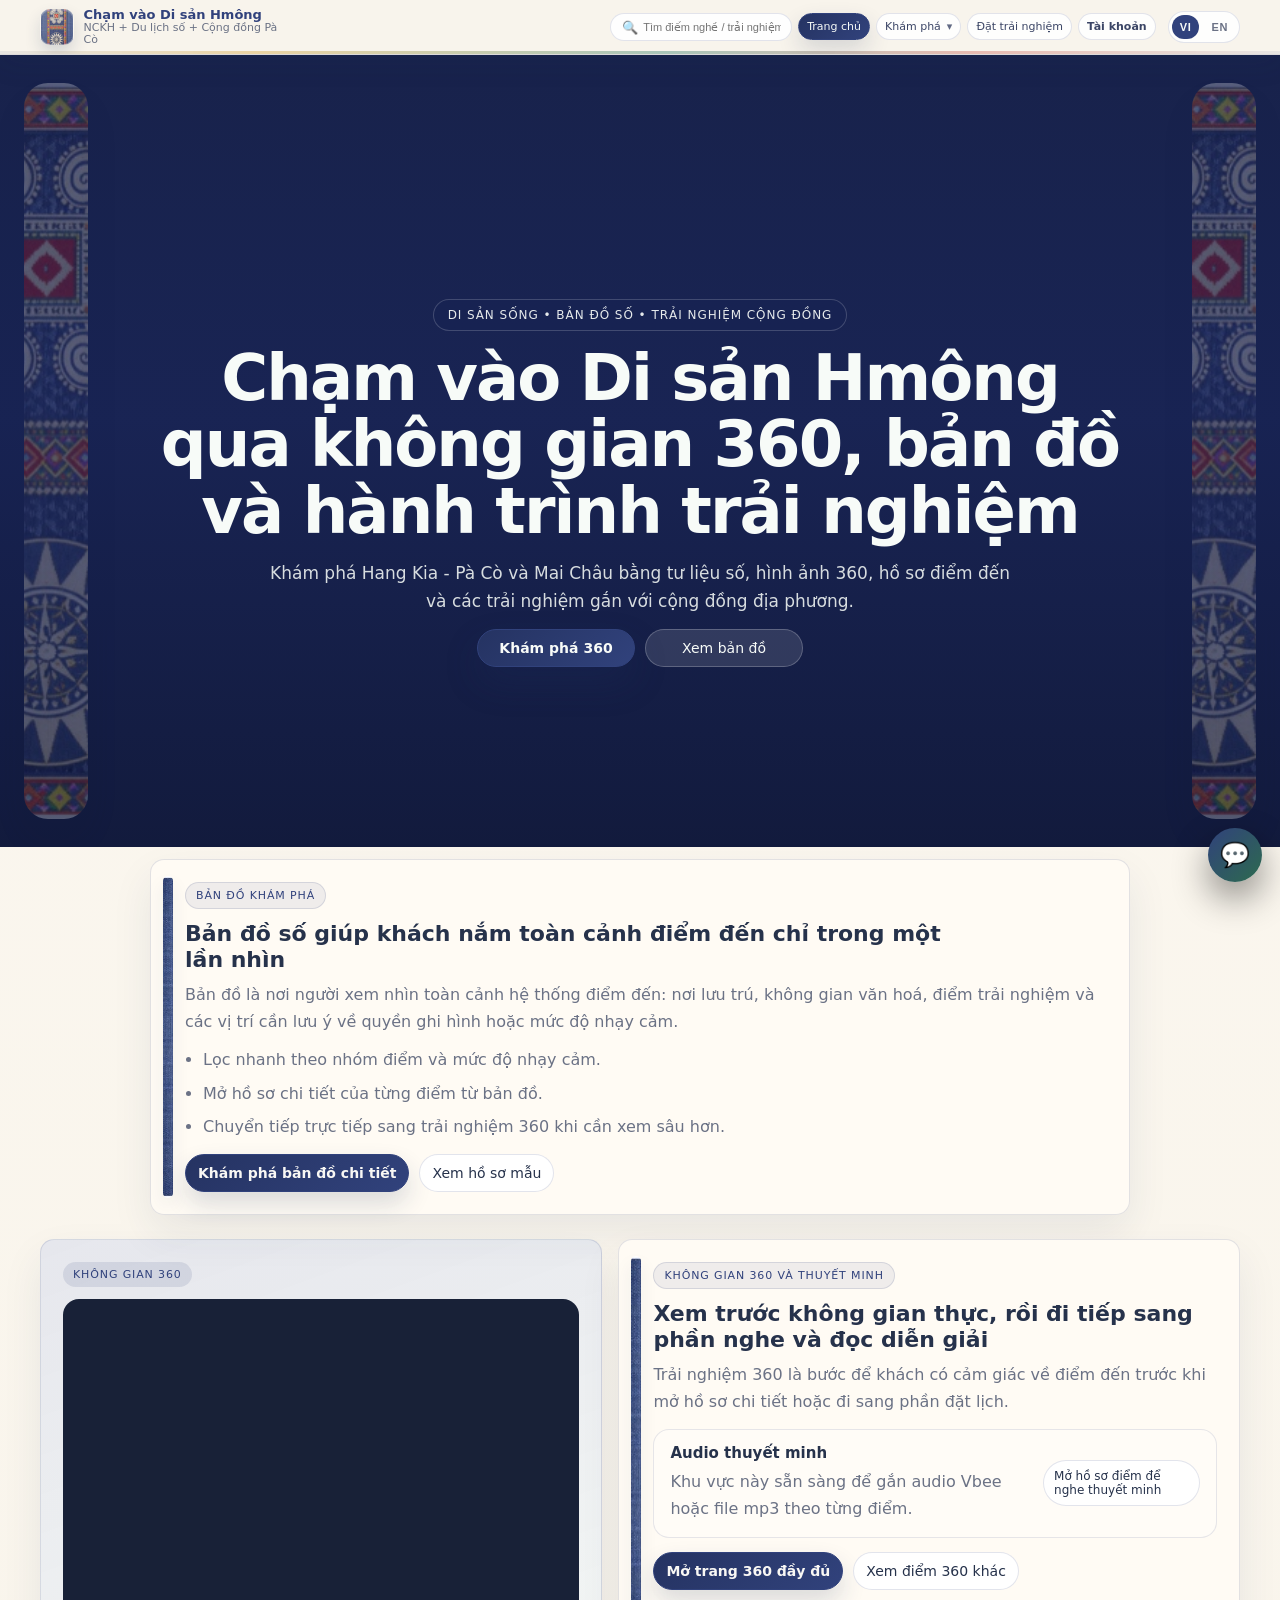
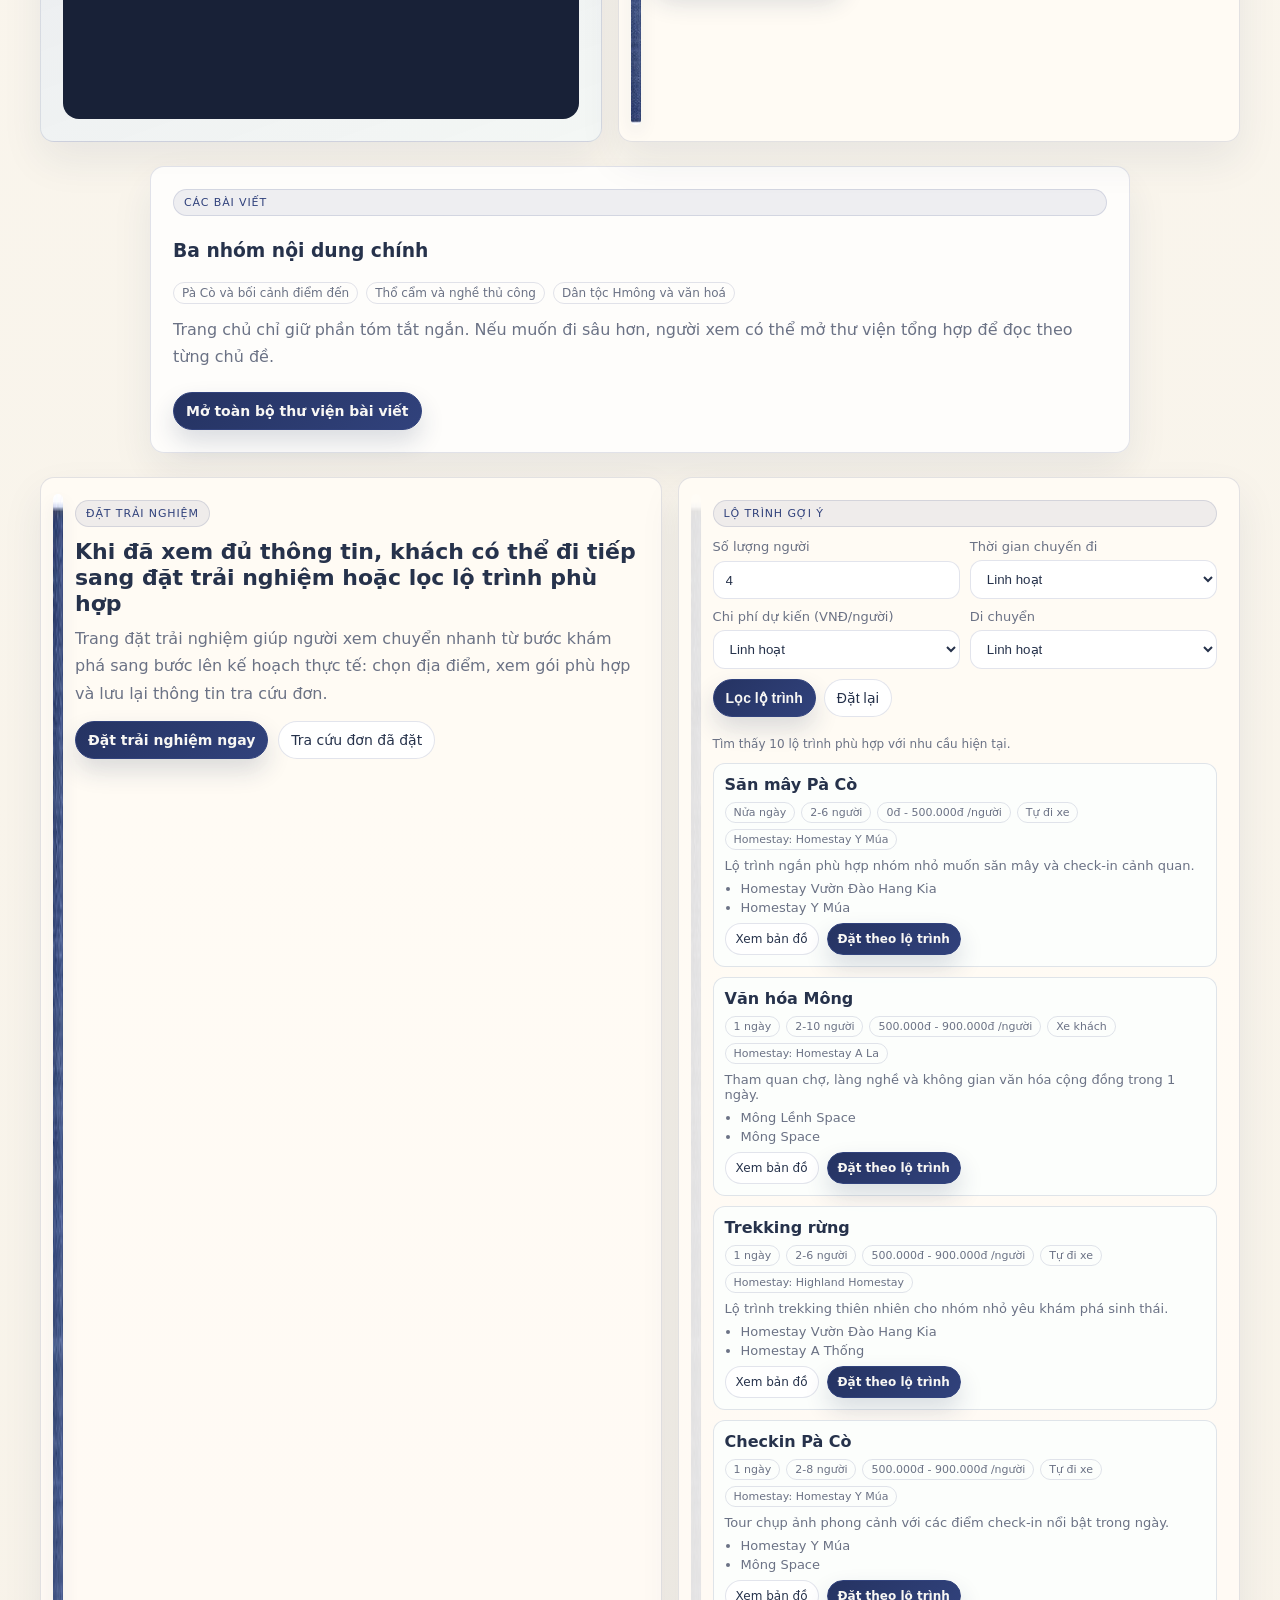
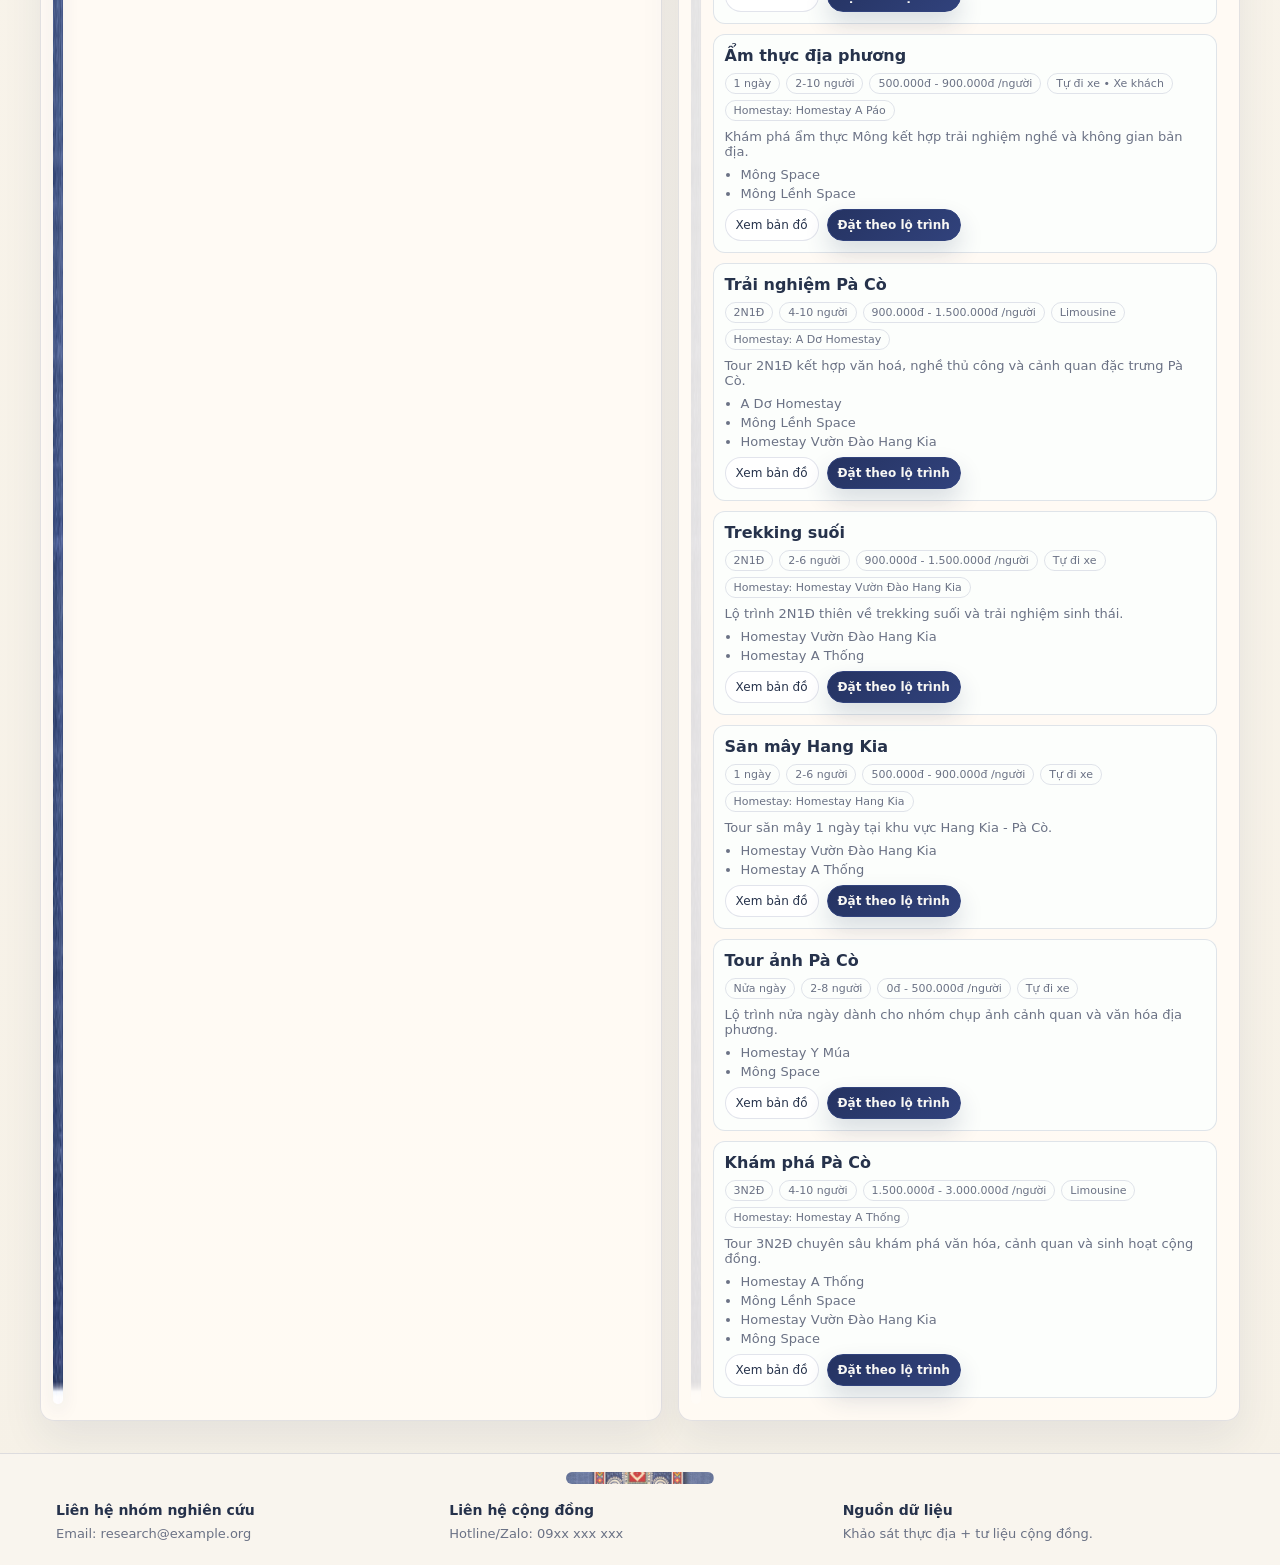
==== commit 07633832: "add product showcase page and responsive header nav" ====
--- a/index.html
+++ b/index.html
@@ -26,12 +26,18 @@
           <div id="homeSearchResults" class="search-results" style="display:none"></div>
         </div>
         <a class="active" href="index.html">Trang chủ</a>
-        <a href="map.html">Bản đồ</a>
-        <a href="du-lich-ao-360.html">Du lịch ảo 360</a>
-        <a href="huong-dan.html">Các bài viết</a>
+        <details class="nav-dropdown">
+          <summary class="nav-dropdown-trigger"><span class="nav-dropdown-trigger-label">Khám phá</span><span class="nav-dropdown-chevron" aria-hidden="true">▾</span></summary>
+          <div class="nav-dropdown-menu">
+            <a href="map.html">Bản đồ</a>
+            <a href="du-lich-ao-360.html">Du lịch ảo 360</a>
+            <a href="place.html">Hồ sơ điểm</a>
+            <a href="huong-dan.html">Các bài viết</a>
+            <a href="san-pham.html">Gian sản phẩm</a>
+          </div>
+        </details>
         <a href="booking.html">Đặt trải nghiệm</a>
-        <a href="san-pham.html">Gian sản phẩm</a>
-        <a href="admin-bookings.html">Quản lý tài khoản</a>
+        <a href="admin-bookings.html" class="nav-account-link">Tài khoản</a>
       </nav>
     </div>
   </header>
@@ -209,5 +215,6 @@
   <script src="js/home-search.js"></script>
   <script src="js/home-route.js"></script>
   <script src="js/chatbot.js"></script>
+  <script src="js/nav-dropdown.js"></script>
 </body>
 </html>
--- a/assets/style.css
+++ b/assets/style.css
@@ -1,21 +1,22 @@
 :root {
-  --bg: #f3f7f1;
-  --surface: rgba(255, 255, 255, 0.9);
-  --surface-2: rgba(248, 251, 247, 0.96);
-  --line: rgba(27, 67, 50, 0.14);
-  --text: #203128;
-  --muted: #5f6f66;
-  --brand: #1B4332;
-  --brand-2: #24503c;
-  --accent: #991B1B;
-  --accent-2: #3730A3;
-  --link: #1B4332;
-  --link-hover: #10291f;
+  --bg: #f6f1e7;
+  --surface: rgba(255, 251, 245, 0.92);
+  --surface-2: rgba(250, 246, 239, 0.97);
+  --line: rgba(49, 66, 124, 0.14);
+  --text: #26324b;
+  --muted: #6b7285;
+  --brand: #31427c;
+  --brand-2: #1f755e;
+  --accent: #c54a3d;
+  --accent-2: #d8aa46;
+  --link: #31427c;
+  --link-hover: #212d5c;
   --danger: #d64545;
-  --warn: #e6a23c;
-  --ok: #2e8b57;
+  --warn: #d8a342;
+  --ok: #2f8b62;
   --radius: 14px;
-  --shadow: 0 18px 36px rgba(27, 67, 50, 0.12);
+  --shadow: 0 18px 36px rgba(31, 47, 90, 0.1);
+  --motif-ribbon: url("motif/hmong-ribbon.jpg");
   --hmong-motif-soft: none;
   --hmong-motif-dense: none;
   --hmong-motif-border: none;
@@ -26,7 +27,7 @@
 body {
   font-family: ui-sans-serif, system-ui, -apple-system, Segoe UI, Roboto, Helvetica, Arial;
   color: var(--text);
-  background: var(--bg);
+  background: linear-gradient(180deg, #fbf7ef 0%, var(--bg) 100%);
   position: relative;
 }
 
@@ -52,10 +53,10 @@
   top: 0;
   z-index: 20;
   border-bottom: 1px solid var(--line);
-  background: rgba(239, 246, 240, 0.96);
+  background: rgba(248, 244, 236, 0.96);
   backdrop-filter: blur(10px);
   overflow: hidden;
-  box-shadow: 0 10px 28px rgba(27, 67, 50, 0.06);
+  box-shadow: 0 10px 28px rgba(31, 47, 90, 0.08);
 }
 
 .topbar::after {
@@ -64,20 +65,17 @@
   left: 0;
   right: 0;
   bottom: 0;
-  height: 22px;
-  background-image: var(--hmong-motif-border);
-  background-repeat: repeat-x;
-  background-size: 220px 20px;
-  background-position: center bottom;
-  opacity: 0;
+  height: 3px;
+  background: linear-gradient(90deg, rgba(49, 66, 124, 0.08) 0%, rgba(216, 170, 70, 0.44) 20%, rgba(31, 117, 94, 0.36) 52%, rgba(197, 74, 61, 0.34) 76%, rgba(49, 66, 124, 0.08) 100%);
+  opacity: 1;
   pointer-events: none;
 }
 .top-inner {
   display: grid;
-  grid-template-columns: minmax(220px, auto) minmax(0, 1fr);
+  grid-template-columns: minmax(190px, auto) minmax(0, 1fr);
   align-items: center;
-  gap: 10px 16px;
-  padding: 10px 0;
+  gap: 8px 12px;
+  padding: 8px 0;
 }
 .brand {
   display: flex;
@@ -85,35 +83,36 @@
   gap: 10px;
   flex: 0 0 auto;
   min-width: 0;
-  max-width: 340px;
+  max-width: 250px;
 }
 .logo {
   width: 36px;
   height: 36px;
   border-radius: 10px;
-  box-shadow: inset 0 1px 0 rgba(255, 255, 255, 0.25), 0 8px 16px rgba(27, 67, 50, 0.18);
-  background: linear-gradient(135deg, #174c37 0%, #2d6a4f 55%, #1f5d43 100%);
+  border: 1px solid rgba(255, 252, 247, 0.34);
+  box-shadow: inset 0 1px 0 rgba(255, 255, 255, 0.18), 0 8px 16px rgba(31, 47, 90, 0.16);
+  background:
+    linear-gradient(135deg, rgba(250, 244, 232, 0.18), rgba(250, 244, 232, 0.04)),
+    var(--motif-ribbon) center / cover no-repeat;
 }
 .brand > div:last-child { min-width: 0; }
-.brand b { display: block; font-size: 14px; color: var(--brand); line-height: 1.08; }
-.brand span { display: block; font-size: 12px; color: var(--muted); line-height: 1.12; white-space: normal; }
+.brand b { display: block; font-size: 13px; color: var(--brand); line-height: 1.08; }
+.brand span { display: block; font-size: 11px; color: var(--muted); line-height: 1.08; white-space: normal; }
 
 .nav {
   display: flex;
-  gap: 8px;
-  flex-wrap: wrap;
+  gap: 6px;
+  flex-wrap: nowrap;
   align-items: center;
   justify-content: flex-end;
-  align-content: center;
   margin-left: auto;
   min-width: 0;
-  row-gap: 8px;
 }
 .nav-search {
   position: relative;
-  flex: 1 1 320px;
-  max-width: 340px;
-  min-width: 220px;
+  flex: 0 1 220px;
+  max-width: 220px;
+  min-width: 160px;
 }
 .nav-search .search {
   margin-top: 0;
@@ -131,8 +130,8 @@
   pointer-events: none;
 }
 .nav-search .input {
-  padding: 8px 12px 8px 34px;
-  font-size: 12px;
+  padding: 7px 10px 7px 32px;
+  font-size: 11px;
   width: 100%;
 }
 .nav-search .search-history-dropdown {
@@ -153,33 +152,88 @@
   background: var(--surface-2);
   box-shadow: var(--shadow);
 }
-.nav a {
+.nav a,
+.nav-dropdown-trigger {
+  display: inline-flex;
+  align-items: center;
+  gap: 6px;
   border: 1px solid var(--line);
   border-radius: 999px;
-  padding: 6px 10px;
-  color: #355546;
+  padding: 6px 9px;
+  color: #3b4565;
   font-size: 12px;
-  background: rgba(255, 255, 255, 0.9);
+  font-weight: 500;
+  background: rgba(255, 255, 255, 0.88);
   white-space: nowrap;
   transition: background-color 0.2s ease, color 0.2s ease, border-color 0.2s ease, box-shadow 0.2s ease;
 }
 .nav a.active,
-.nav a:hover {
+.nav a:hover,
+.nav-dropdown.is-active > .nav-dropdown-trigger,
+.nav-dropdown:hover > .nav-dropdown-trigger,
+.nav-dropdown[open] > .nav-dropdown-trigger,
+.nav-dropdown-trigger:hover {
   color: #f7fbf8;
   border-color: var(--brand);
-  background: linear-gradient(135deg, #174c37, var(--brand));
-  box-shadow: 0 10px 22px rgba(27, 67, 50, 0.18);
-}
-.nav a.admin-shortcut {
-  color: #f8f7f4;
-  border-color: var(--accent);
-  font-weight: 700;
-  background: var(--accent);
-}
-.nav a.admin-shortcut:hover {
-  color: #ffffff;
-  border-color: var(--accent);
-  background: var(--accent);
+  background: linear-gradient(135deg, #253362, var(--brand));
+  box-shadow: 0 10px 22px rgba(31, 47, 90, 0.16);
+}
+.nav-dropdown {
+  position: relative;
+  flex: 0 0 auto;
+}
+.nav-dropdown summary {
+  display: inline-flex;
+  align-items: center;
+  list-style: none;
+  cursor: pointer;
+  user-select: none;
+}
+.nav-dropdown summary::-webkit-details-marker {
+  display: none;
+}
+.nav-dropdown-chevron {
+  font-size: 11px;
+  opacity: 0.8;
+}
+.nav-dropdown-menu {
+  position: absolute;
+  top: calc(100% + 10px);
+  left: 0;
+  min-width: 210px;
+  display: grid;
+  gap: 4px;
+  padding: 10px;
+  border: 1px solid var(--line);
+  border-radius: 16px;
+  background: var(--surface-2);
+  box-shadow: var(--shadow);
+  z-index: 40;
+}
+.nav-dropdown:not([open]) .nav-dropdown-menu {
+  display: none;
+}
+.nav-dropdown:hover .nav-dropdown-menu {
+  display: grid;
+}
+.nav-dropdown-menu a {
+  display: block;
+  padding: 8px 10px;
+  border-radius: 12px;
+  border: 1px solid transparent;
+  background: transparent;
+  box-shadow: none;
+  color: var(--text);
+}
+.nav-dropdown-menu a.active,
+.nav-dropdown-menu a:hover {
+  color: #f7fbf8;
+  border-color: var(--brand);
+  background: linear-gradient(135deg, #273669, var(--brand));
+  box-shadow: none;
+}
+.nav a.nav-account-link {
+  font-weight: 600;
 }
 
 
@@ -206,7 +260,7 @@
 }
 .lang-switch-btn:hover {
   color: var(--brand);
-  background: rgba(27, 67, 50, 0.08);
+  background: rgba(49, 66, 124, 0.08);
 }
 .lang-switch-btn.is-active {
   color: #f7fbf8;
@@ -231,15 +285,15 @@
   border: 1px solid var(--brand);
   color: #f8f7f4;
   font-weight: 700;
-  background: linear-gradient(135deg, #174c37, var(--brand));
-  box-shadow: 0 12px 24px rgba(27, 67, 50, 0.16);
+  background: linear-gradient(135deg, #253362, var(--brand));
+  box-shadow: 0 12px 24px rgba(31, 47, 90, 0.16);
 }
 .btn:hover {
   transform: translateY(-1px);
 }
 .btn.primary:hover {
-  border-color: #123226;
-  background: linear-gradient(135deg, #123226, #163c2b);
+  border-color: #1f2c58;
+  background: linear-gradient(135deg, #1f2c58, #2c3d78);
 }
 .btn.danger {
   border-color: rgba(239, 68, 68, 0.45);
@@ -374,8 +428,8 @@
   color: var(--muted);
 }
 .hero-mini-card:hover {
-  border-color: rgba(27, 67, 50, 0.42);
-  background: rgba(27, 67, 50, 0.08);
+  border-color: rgba(49, 66, 124, 0.42);
+  background: rgba(49, 66, 124, 0.08);
   transform: translateY(-1px);
 }
 .hero-mini-card.is-active {
@@ -389,7 +443,7 @@
 }
 .hero-research {
   margin-top: auto;
-  border: 1px solid rgba(27, 67, 50, 0.12);
+  border: 1px solid rgba(49, 66, 124, 0.12);
   border-radius: 12px;
   padding: 10px;
   background: rgba(250, 253, 251, 0.92);
@@ -521,7 +575,7 @@
   border: 1px dashed var(--line);
   border-radius: 12px;
   background:
-    linear-gradient(135deg, rgba(27, 67, 50, 0.08), rgba(55, 48, 163, 0.08)),
+    linear-gradient(135deg, rgba(49, 66, 124, 0.08), rgba(55, 48, 163, 0.08)),
     rgba(0, 0, 0, 0.12);
   display: flex;
   align-items: center;
@@ -618,13 +672,13 @@
   color: var(--text);
 }
 .virtual-hero-highlight {
-  border: 1px solid rgba(27, 67, 50, 0.14);
+  border: 1px solid rgba(49, 66, 124, 0.14);
   border-radius: 12px;
   padding: 14px;
   display: grid;
   gap: 8px;
   background:
-    linear-gradient(160deg, rgba(27, 67, 50, 0.1), rgba(55, 48, 163, 0.08)),
+    linear-gradient(160deg, rgba(49, 66, 124, 0.1), rgba(55, 48, 163, 0.08)),
     rgba(255, 255, 255, 0.68);
 }
 .virtual-highlight-label {
@@ -709,10 +763,10 @@
   align-content: start;
 }
 .virtual-place-card.is-active {
-  border-color: rgba(27, 67, 50, 0.72);
-  box-shadow: 0 0 0 1px rgba(27, 67, 50, 0.22) inset;
+  border-color: rgba(49, 66, 124, 0.72);
+  box-shadow: 0 0 0 1px rgba(49, 66, 124, 0.22) inset;
   background:
-    linear-gradient(170deg, rgba(27, 67, 50, 0.12), rgba(27, 67, 50, 0.05)),
+    linear-gradient(170deg, rgba(49, 66, 124, 0.12), rgba(49, 66, 124, 0.05)),
     rgba(255, 255, 255, 0.88);
 }
 .virtual-place-card h4 {
@@ -734,10 +788,10 @@
   gap: 8px;
 }
 .virtual-scene-card.is-active {
-  border-color: rgba(27, 67, 50, 0.72);
-  box-shadow: 0 0 0 1px rgba(27, 67, 50, 0.22) inset;
+  border-color: rgba(49, 66, 124, 0.72);
+  box-shadow: 0 0 0 1px rgba(49, 66, 124, 0.22) inset;
   background:
-    linear-gradient(170deg, rgba(27, 67, 50, 0.12), rgba(27, 67, 50, 0.05)),
+    linear-gradient(170deg, rgba(49, 66, 124, 0.12), rgba(49, 66, 124, 0.05)),
     rgba(255, 255, 255, 0.88);
 }
 .virtual-scene-card h4 {
@@ -808,7 +862,7 @@
   border-radius: 14px;
   padding: 14px;
   background:
-    linear-gradient(170deg, rgba(27, 67, 50, 0.09), rgba(27, 67, 50, 0.03)),
+    linear-gradient(170deg, rgba(49, 66, 124, 0.09), rgba(49, 66, 124, 0.03)),
     rgba(255, 255, 255, 0.78);
   display: grid;
   gap: 10px;
@@ -816,9 +870,9 @@
 }
 .article-topic-card:hover {
   transform: translateY(-2px);
-  border-color: rgba(27, 67, 50, 0.55);
+  border-color: rgba(49, 66, 124, 0.55);
   background:
-    linear-gradient(170deg, rgba(27, 67, 50, 0.14), rgba(27, 67, 50, 0.06)),
+    linear-gradient(170deg, rgba(49, 66, 124, 0.14), rgba(49, 66, 124, 0.06)),
     rgba(255, 255, 255, 0.88);
 }
 .article-topic-head {
@@ -864,11 +918,11 @@
   text-decoration: underline;
   text-decoration-thickness: 1px;
   text-underline-offset: 2px;
-  text-decoration-color: rgba(139, 63, 44, 0.45);
+  text-decoration-color: rgba(197, 74, 61, 0.38);
 }
 .article-list a:hover {
   color: var(--link-hover);
-  text-decoration-color: rgba(111, 47, 33, 0.75);
+  text-decoration-color: rgba(197, 74, 61, 0.7);
 }
 .article-list a:visited {
   color: var(--accent);
@@ -898,7 +952,7 @@
   overflow: hidden;
   border-radius: 20px;
   min-height: 360px;
-  background: rgba(27, 67, 50, 0.08);
+  background: rgba(49, 66, 124, 0.08);
 }
 .article-featured-media img {
   width: 100%;
@@ -922,8 +976,8 @@
   line-height: 1.7;
 }
 .article-chip-featured {
-  background: rgba(27, 67, 50, 0.12);
-  border-color: rgba(27, 67, 50, 0.18);
+  background: rgba(49, 66, 124, 0.12);
+  border-color: rgba(49, 66, 124, 0.18);
   color: var(--brand);
 }
 .article-side-note {
@@ -931,9 +985,9 @@
   gap: 8px;
   margin-top: 8px;
   padding: 16px 18px;
-  border: 1px solid rgba(27, 67, 50, 0.12);
+  border: 1px solid rgba(49, 66, 124, 0.12);
   border-radius: 18px;
-  background: rgba(248, 251, 247, 0.94);
+  background: rgba(255, 252, 247, 0.94);
 }
 .article-side-note strong {
   font-size: 16px;
@@ -979,7 +1033,7 @@
   overflow: hidden;
   border-radius: 18px;
   aspect-ratio: 16 / 9;
-  background: rgba(27, 67, 50, 0.08);
+  background: rgba(49, 66, 124, 0.08);
 }
 .article-blog-cover img {
   width: 100%;
@@ -1002,7 +1056,7 @@
   width: fit-content;
   padding: 6px 10px;
   border-radius: 999px;
-  border: 1px solid rgba(27, 67, 50, 0.12);
+  border: 1px solid rgba(49, 66, 124, 0.12);
   background: rgba(248, 251, 247, 0.94);
   color: var(--muted);
   font-size: 11px;
@@ -1020,7 +1074,7 @@
   padding: 4px 8px;
   border-radius: 999px;
   background: rgba(242, 247, 243, 0.96);
-  border: 1px solid rgba(27, 67, 50, 0.1);
+  border: 1px solid rgba(49, 66, 124, 0.1);
 }
 .search {
   margin-top: 14px;
@@ -1236,9 +1290,9 @@
   min-width: 0;
 }
 .weather-day-mini.today {
-  border-color: rgba(27, 67, 50, 0.72);
-  box-shadow: 0 0 0 1px rgba(27, 67, 50, 0.24) inset;
-  background: linear-gradient(180deg, rgba(27, 67, 50, 0.14), rgba(27, 67, 50, 0.04));
+  border-color: rgba(49, 66, 124, 0.72);
+  box-shadow: 0 0 0 1px rgba(49, 66, 124, 0.24) inset;
+  background: linear-gradient(180deg, rgba(49, 66, 124, 0.14), rgba(49, 66, 124, 0.04));
 }
 .weather-day-mini .today-badge {
   display: inline-block;
@@ -1307,7 +1361,7 @@
 .cover {
   height: 130px;
   background:
-    linear-gradient(135deg, rgba(27, 67, 50, 0.12), rgba(55, 48, 163, 0.1)),
+    linear-gradient(135deg, rgba(49, 66, 124, 0.12), rgba(55, 48, 163, 0.1)),
     repeating-linear-gradient(45deg, rgba(255, 255, 255, 0.08) 0 9px, rgba(255, 255, 255, 0.02) 9px 18px);
 }
 .feature-body { padding: 12px; display: grid; gap: 7px; }
@@ -1340,7 +1394,18 @@
   border-top: 1px solid var(--line);
   margin-top: 20px;
   padding: 18px 0;
-  background: rgba(250, 253, 251, 0.92);
+  background: rgba(249, 245, 238, 0.94);
+  position: relative;
+}
+.footer::before {
+  content: "";
+  display: block;
+  width: min(148px, 34vw);
+  height: 12px;
+  margin: 0 auto 18px;
+  border-radius: 999px;
+  background: var(--motif-ribbon) center 26% / cover no-repeat;
+  opacity: 0.78;
 }
 .footer-grid { display: grid; grid-template-columns: 1fr 1fr 1fr; gap: 12px; }
 .footer h4 { margin: 0 0 8px; font-size: 14px; }
@@ -1355,7 +1420,27 @@
   position: relative;
   min-height: min(88vh, 820px);
   overflow: hidden;
-  background: #10281f;
+  background: #1a2551;
+}
+.home-hero360::before,
+.home-hero360::after {
+  content: "";
+  position: absolute;
+  top: 28px;
+  bottom: 28px;
+  width: clamp(48px, 5vw, 76px);
+  background: var(--motif-ribbon) center / cover no-repeat;
+  border-radius: 24px;
+  opacity: 0.28;
+  box-shadow: 0 20px 42px rgba(15, 23, 53, 0.18);
+  pointer-events: none;
+  z-index: 1;
+}
+.home-hero360::before {
+  left: 24px;
+}
+.home-hero360::after {
+  right: 24px;
 }
 .home-hero360-media,
 .home-hero360-media iframe,
@@ -1380,7 +1465,7 @@
   position: absolute;
   inset: 0;
   background:
-    linear-gradient(180deg, rgba(8, 20, 14, 0.16) 0%, rgba(16, 47, 34, 0.56) 46%, rgba(9, 28, 20, 0.88) 100%);
+    linear-gradient(180deg, rgba(12, 17, 41, 0.14) 0%, rgba(24, 35, 86, 0.56) 46%, rgba(17, 25, 58, 0.88) 100%);
 }
 .home-hero360-content {
   position: relative;
@@ -1401,7 +1486,7 @@
   padding: 8px 14px;
   border-radius: 999px;
   border: 1px solid rgba(255, 255, 255, 0.18);
-  background: rgba(17, 49, 35, 0.34);
+  background: rgba(24, 35, 86, 0.32);
   color: rgba(247, 251, 248, 0.92);
   font-size: 12px;
   letter-spacing: 0.08em;
@@ -1436,9 +1521,9 @@
 }
 .home-hero-actions .btn.primary {
   color: #f8fbf8;
-  background: linear-gradient(135deg, #174c37, var(--brand));
+  background: linear-gradient(135deg, #253362, var(--brand));
   border-color: var(--brand);
-  box-shadow: 0 16px 34px rgba(27, 67, 50, 0.24);
+  box-shadow: 0 16px 34px rgba(31, 47, 90, 0.24);
 }
 .home-hero-jump {
   width: min(920px, 100%);
@@ -1485,7 +1570,65 @@
 .home-article-summary,
 .home-route-card {
   padding: 22px;
-  box-shadow: 0 18px 42px rgba(18, 52, 37, 0.08);
+  box-shadow: 0 18px 42px rgba(31, 47, 90, 0.08);
+}
+.home-copy-card,
+.home-route-card,
+.product-usage-card,
+.article-side-note,
+.product-note-card,
+.map-floating-sidebar,
+.product-hero-copy,
+.article-hero-top,
+.article-featured-copy {
+  position: relative;
+  isolation: isolate;
+}
+.home-copy-card,
+.home-route-card,
+.product-usage-card,
+.article-side-note,
+.product-note-card,
+.map-floating-sidebar {
+  padding-left: 34px;
+}
+.product-hero-copy,
+.article-hero-top,
+.article-featured-copy {
+  padding-left: 28px;
+}
+.home-copy-card::before,
+.home-route-card::before,
+.product-usage-card::before,
+.article-side-note::before,
+.product-note-card::before,
+.map-floating-sidebar::before,
+.product-hero-copy::before,
+.article-hero-top::before,
+.article-featured-copy::before {
+  content: "";
+  position: absolute;
+  left: 12px;
+  top: 16px;
+  bottom: 16px;
+  width: 10px;
+  border-radius: 999px;
+  background: var(--motif-ribbon) left center / 110px 100% no-repeat;
+  box-shadow: 0 8px 18px rgba(31, 47, 90, 0.08);
+  pointer-events: none;
+  z-index: 0;
+}
+.home-copy-card > *,
+.home-route-card > *,
+.product-usage-card > *,
+.article-side-note > *,
+.product-note-card > *,
+.map-floating-sidebar > *,
+.product-hero-copy > *,
+.article-hero-top > *,
+.article-featured-copy > * {
+  position: relative;
+  z-index: 1;
 }
 .home-overview-label,
 .home-section-kicker {
@@ -1494,8 +1637,8 @@
   gap: 6px;
   padding: 6px 10px;
   border-radius: 999px;
-  border: 1px solid rgba(27, 67, 50, 0.14);
-  background: rgba(27, 67, 50, 0.08);
+  border: 1px solid rgba(49, 66, 124, 0.14);
+  background: rgba(49, 66, 124, 0.08);
   color: var(--brand);
   font-size: 11px;
   letter-spacing: 0.08em;
@@ -1550,14 +1693,14 @@
   gap: 12px;
   justify-items: start;
   background:
-    linear-gradient(160deg, rgba(27, 67, 50, 0.12), rgba(55, 48, 163, 0.04)),
+    linear-gradient(160deg, rgba(49, 66, 124, 0.12), rgba(31, 117, 94, 0.05)),
     rgba(255, 255, 255, 0.86);
 }
 .home-preview-badge {
   display: inline-flex;
   padding: 6px 10px;
   border-radius: 999px;
-  background: rgba(27, 67, 50, 0.12);
+  background: rgba(49, 66, 124, 0.12);
   color: var(--brand);
   font-size: 11px;
   letter-spacing: 0.08em;
@@ -1579,8 +1722,8 @@
   margin-top: 14px;
   padding: 14px 16px;
   border-radius: 16px;
-  border: 1px solid rgba(27, 67, 50, 0.12);
-  background: rgba(252, 255, 253, 0.92);
+  border: 1px solid rgba(49, 66, 124, 0.12);
+  background: rgba(255, 252, 247, 0.94);
   display: flex;
   gap: 14px;
   justify-content: space-between;
@@ -1665,7 +1808,7 @@
   gap: 10px;
 }
 .home-experience-card {
-  border: 1px solid rgba(27, 67, 50, 0.12);
+  border: 1px solid rgba(49, 66, 124, 0.12);
   border-radius: 14px;
   padding: 14px 16px;
   background: rgba(250, 253, 251, 0.92);
@@ -1708,7 +1851,7 @@
   font-size: 12px;
 }
 .filter-box {
-  border-top: 1px solid rgba(27, 67, 50, 0.12);
+  border-top: 1px solid rgba(49, 66, 124, 0.12);
   margin-top: 8px;
   padding-top: 8px;
 }
@@ -1781,7 +1924,7 @@
   margin: 0;
   padding: 10px 12px;
   border-radius: 12px;
-  border: 1px solid rgba(27, 67, 50, 0.12);
+  border: 1px solid rgba(49, 66, 124, 0.12);
   background: rgba(255, 255, 255, 0.8);
   backdrop-filter: blur(10px);
 }
@@ -1796,9 +1939,9 @@
   z-index: 5;
   width: min(270px, calc(100% - 32px));
   max-height: calc(100% - 92px);
-  background: rgba(255, 255, 255, 0.86);
+  background: rgba(255, 251, 245, 0.88);
   backdrop-filter: blur(16px);
-  box-shadow: 0 18px 42px rgba(27, 67, 50, 0.14);
+  box-shadow: 0 18px 42px rgba(31, 47, 90, 0.12);
 }
 .sidebar-head {
   display: flex;
@@ -1818,8 +1961,8 @@
   width: 100%;
   min-height: 80vh;
   background:
-    linear-gradient(180deg, rgba(255, 255, 255, 0.3), rgba(255, 255, 255, 0.08)),
-    rgba(27, 67, 50, 0.06);
+    linear-gradient(180deg, rgba(255, 255, 255, 0.28), rgba(255, 255, 255, 0.08)),
+    rgba(49, 66, 124, 0.05);
 }
 .map-iframe {
   width: 100%;
@@ -1841,9 +1984,9 @@
   width: min(360px, 100%);
   padding: 18px 18px 16px;
   border-radius: 16px;
-  border: 1px solid rgba(27, 67, 50, 0.12);
+  border: 1px solid rgba(49, 66, 124, 0.12);
   background: rgba(255, 255, 255, 0.9);
-  box-shadow: 0 16px 36px rgba(27, 67, 50, 0.12);
+  box-shadow: 0 16px 36px rgba(49, 66, 124, 0.12);
   display: grid;
   gap: 8px;
   text-align: center;
@@ -1861,7 +2004,7 @@
   height: 48px;
   margin: 0 auto 2px;
   border-radius: 999px;
-  border: 4px solid rgba(27, 67, 50, 0.14);
+  border: 4px solid rgba(49, 66, 124, 0.14);
   border-top-color: var(--brand);
   animation: map-spin 1s linear infinite;
 }
@@ -2157,18 +2300,28 @@
 
 @media (max-width: 1380px) {
   .top-inner {
-    align-items: start;
+    align-items: center;
+    gap: 8px 10px;
   }
   .brand {
-    max-width: 280px;
+    max-width: 240px;
   }
   .nav-search {
-    flex-basis: 280px;
-    max-width: 300px;
+    flex-basis: 190px;
+    max-width: 190px;
+  }
+  .nav a,
+  .nav-dropdown-trigger {
+    padding: 6px 8px;
+    font-size: 11px;
   }
 }
 
 @media (max-width: 980px) {
+  .home-hero360::before,
+  .home-hero360::after {
+    display: none;
+  }
   .top-inner {
     grid-template-columns: 1fr;
   }
@@ -2212,6 +2365,15 @@
     flex-wrap: wrap;
     justify-content: flex-start;
   }
+  .nav-dropdown-menu {
+    position: static;
+    min-width: 0;
+    width: 100%;
+    margin-top: 8px;
+  }
+  .nav-dropdown:hover .nav-dropdown-menu {
+    display: grid;
+  }
   .lang-switch {
     margin-left: 0;
   }
@@ -2274,6 +2436,29 @@
     min-height: 76vh;
     padding-top: 104px;
   }
+  .home-copy-card,
+  .home-route-card,
+  .product-usage-card,
+  .article-side-note,
+  .product-note-card,
+  .map-floating-sidebar,
+  .product-hero-copy,
+  .article-hero-top,
+  .article-featured-copy {
+    padding-left: 22px;
+  }
+  .home-copy-card::before,
+  .home-route-card::before,
+  .product-usage-card::before,
+  .article-side-note::before,
+  .product-note-card::before,
+  .map-floating-sidebar::before,
+  .product-hero-copy::before,
+  .article-hero-top::before,
+  .article-featured-copy::before {
+    left: 10px;
+    width: 8px;
+  }
   .home-audio-panel {
     display: grid;
     grid-template-columns: 1fr;
@@ -2400,7 +2585,7 @@
 .product-filter-btn.is-active {
   color: #f7fbf8;
   border-color: var(--brand);
-  background: linear-gradient(135deg, #174c37, var(--brand));
+  background: linear-gradient(135deg, #253362, var(--brand));
 }
 .product-grid {
   display: grid;
@@ -2441,7 +2626,7 @@
   gap: 6px;
   padding: 6px 10px;
   border-radius: 999px;
-  background: rgba(27, 67, 50, 0.08);
+  background: rgba(49, 66, 124, 0.08);
   color: var(--brand);
   font-size: 12px;
   font-weight: 700;
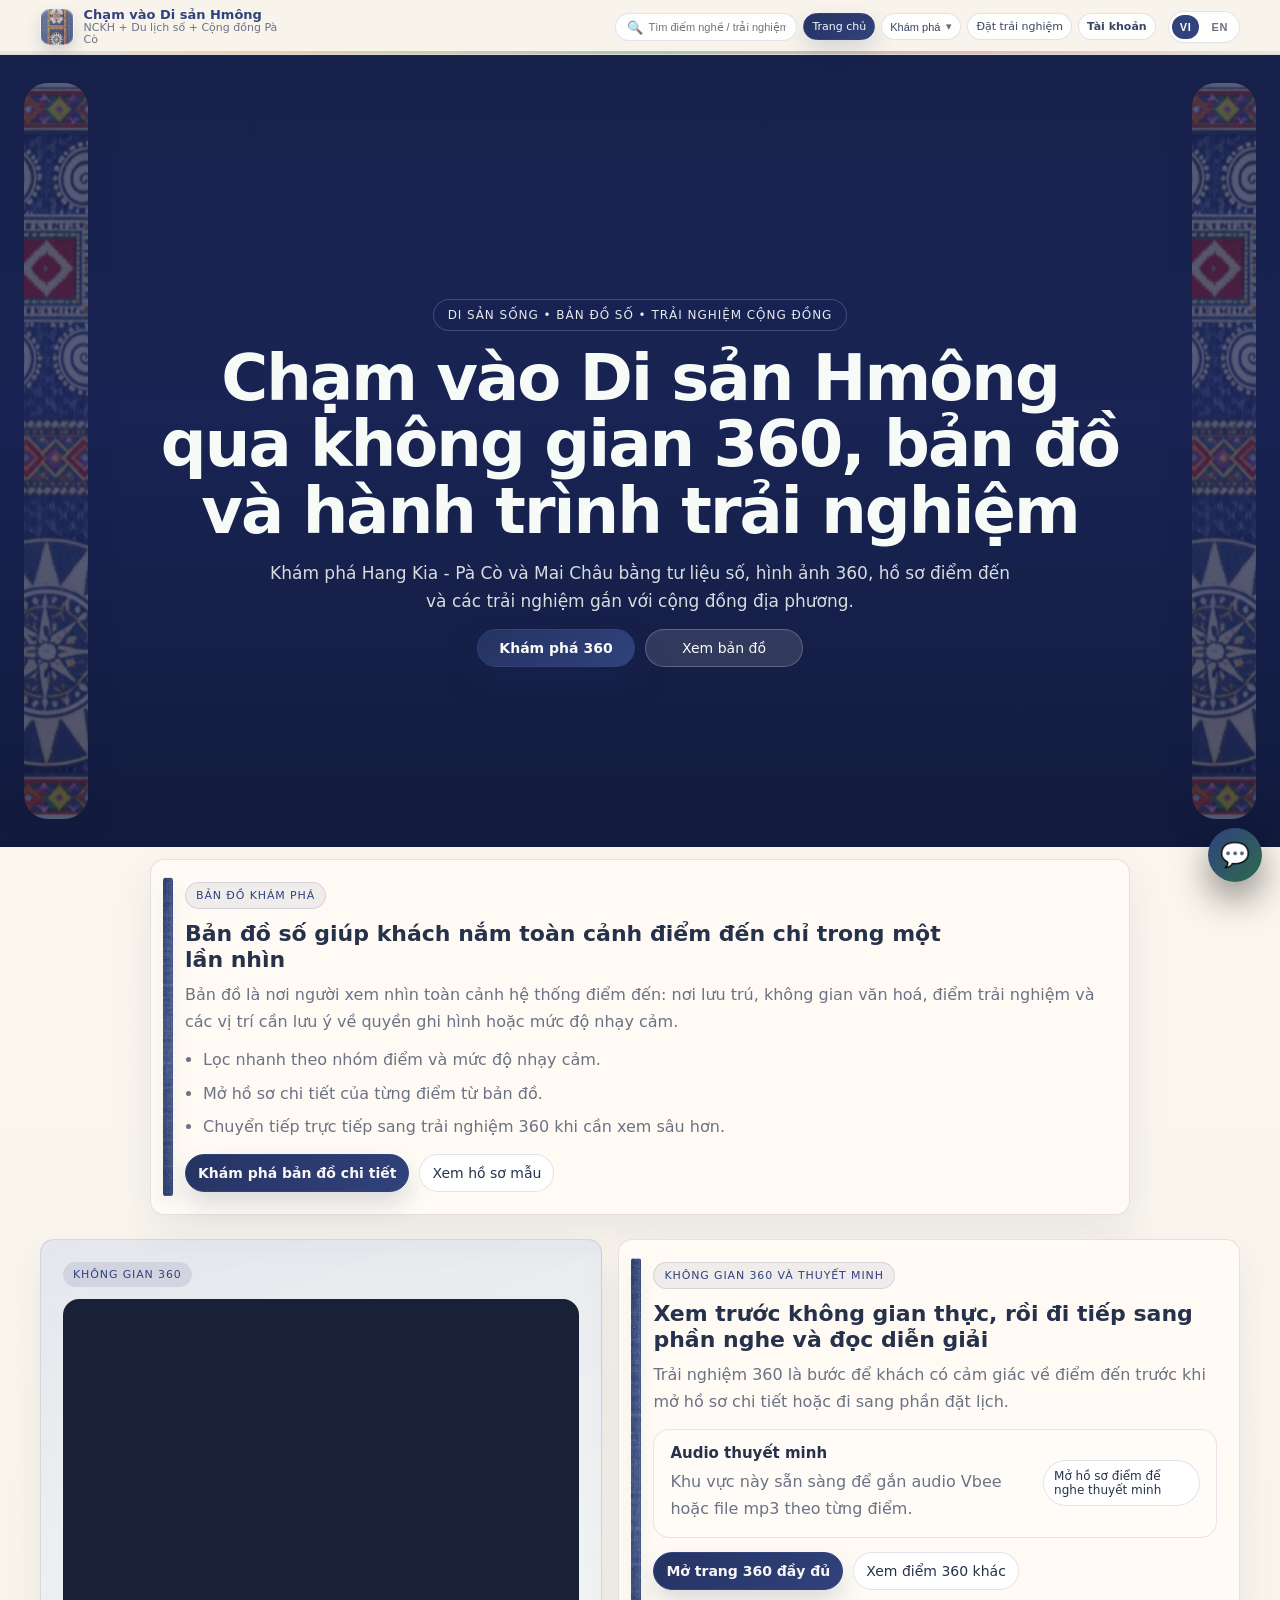
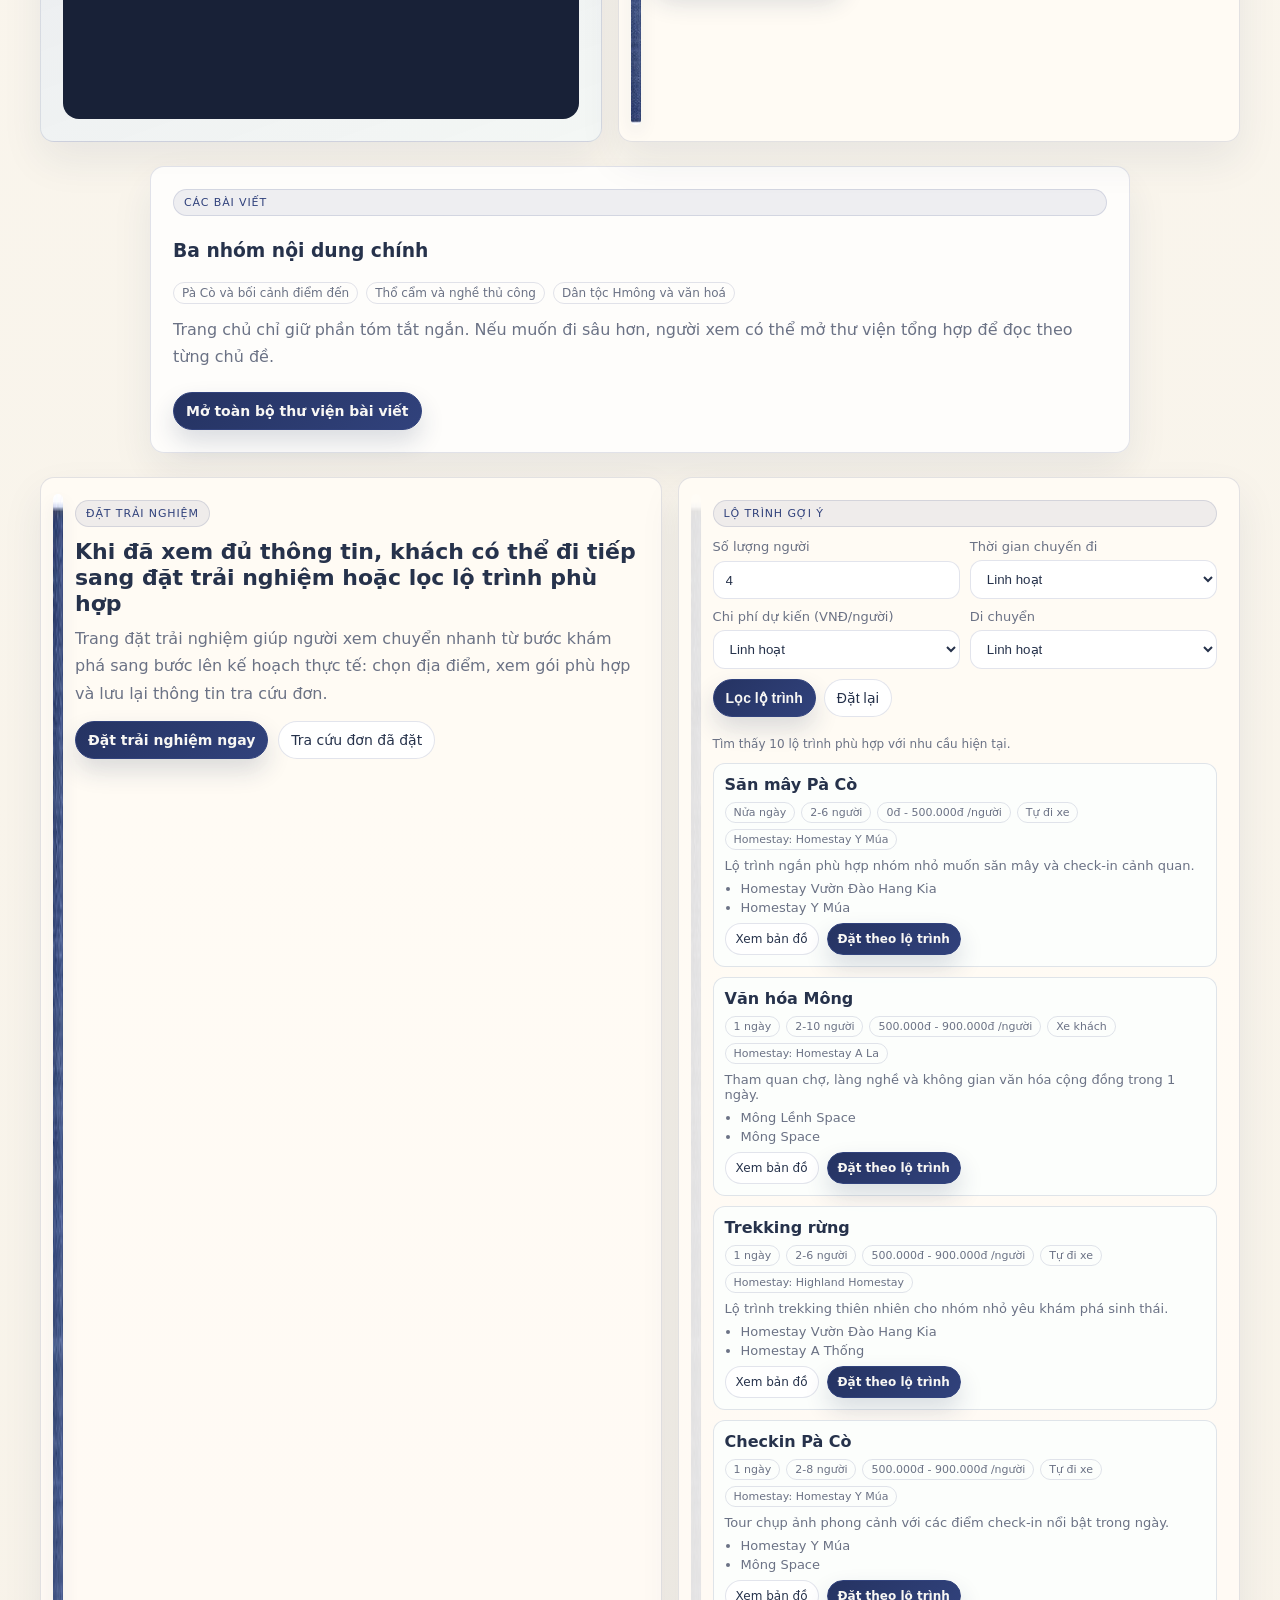
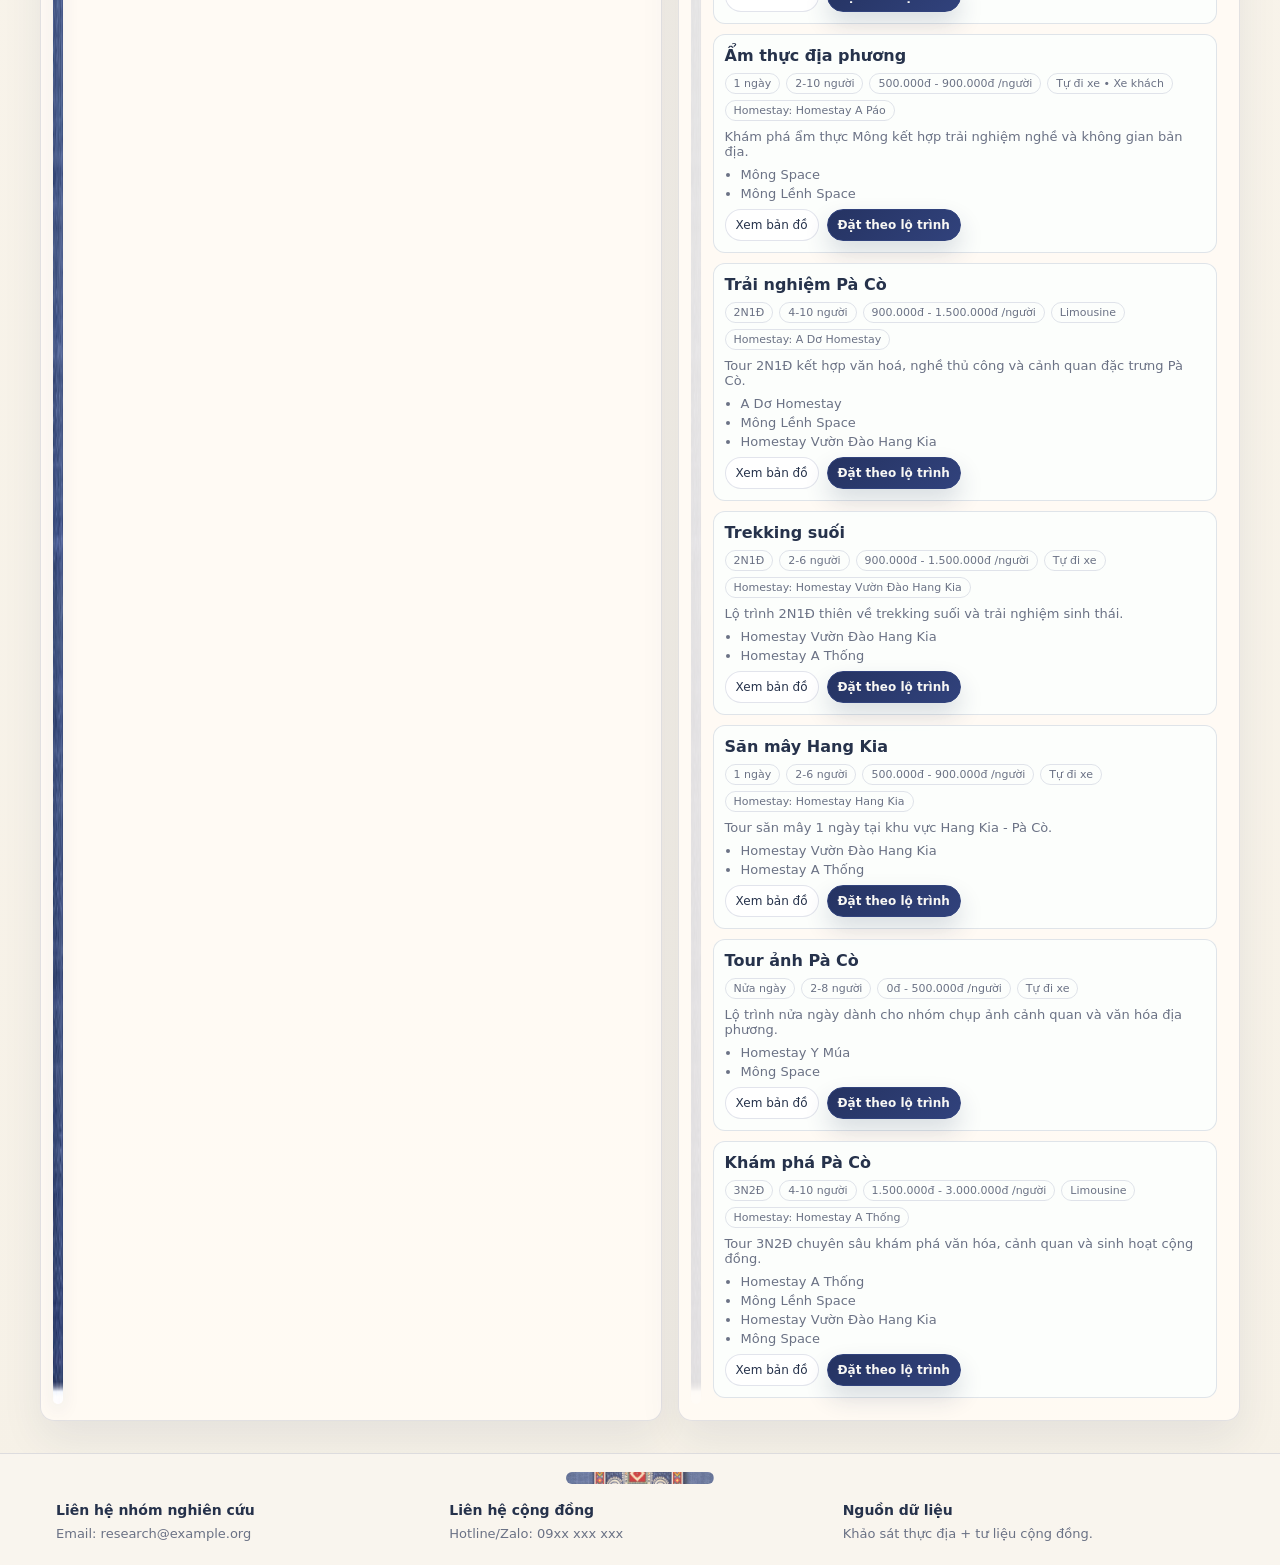
==== commit 640a9ea4: "add product showcase page and responsive header nav" ====
--- a/index.html
+++ b/index.html
@@ -26,8 +26,8 @@
           <div id="homeSearchResults" class="search-results" style="display:none"></div>
         </div>
         <a class="active" href="index.html">Trang chủ</a>
-        <details class="nav-dropdown">
-          <summary class="nav-dropdown-trigger"><span class="nav-dropdown-trigger-label">Khám phá</span><span class="nav-dropdown-chevron" aria-hidden="true">▾</span></summary>
+        <div class="nav-dropdown">
+          <button class="nav-dropdown-trigger" type="button" aria-haspopup="true" aria-expanded="false"><span class="nav-dropdown-trigger-label">Khám phá</span><span class="nav-dropdown-chevron" aria-hidden="true">▾</span></button>
           <div class="nav-dropdown-menu">
             <a href="map.html">Bản đồ</a>
             <a href="du-lich-ao-360.html">Du lịch ảo 360</a>
@@ -35,7 +35,7 @@
             <a href="huong-dan.html">Các bài viết</a>
             <a href="san-pham.html">Gian sản phẩm</a>
           </div>
-        </details>
+        </div>
         <a href="booking.html">Đặt trải nghiệm</a>
         <a href="admin-bookings.html" class="nav-account-link">Tài khoản</a>
       </nav>
--- a/assets/style.css
+++ b/assets/style.css
@@ -51,11 +51,11 @@
 .topbar {
   position: sticky;
   top: 0;
-  z-index: 20;
+  z-index: 50;
   border-bottom: 1px solid var(--line);
   background: rgba(248, 244, 236, 0.96);
   backdrop-filter: blur(10px);
-  overflow: hidden;
+  overflow: visible;
   box-shadow: 0 10px 28px rgba(31, 47, 90, 0.08);
 }
 
@@ -76,6 +76,7 @@
   align-items: center;
   gap: 8px 12px;
   padding: 8px 0;
+  overflow: visible;
 }
 .brand {
   display: flex;
@@ -170,8 +171,8 @@
 .nav a.active,
 .nav a:hover,
 .nav-dropdown.is-active > .nav-dropdown-trigger,
+.nav-dropdown.is-open > .nav-dropdown-trigger,
 .nav-dropdown:hover > .nav-dropdown-trigger,
-.nav-dropdown[open] > .nav-dropdown-trigger,
 .nav-dropdown-trigger:hover {
   color: #f7fbf8;
   border-color: var(--brand);
@@ -182,15 +183,34 @@
   position: relative;
   flex: 0 0 auto;
 }
-.nav-dropdown summary {
+.nav-dropdown::after {
+  content: "";
+  position: absolute;
+  left: 0;
+  right: 0;
+  top: 100%;
+  height: 14px;
+}
+.nav-dropdown-trigger {
   display: inline-flex;
   align-items: center;
-  list-style: none;
+  justify-content: center;
+  border: 1px solid var(--line);
+  border-radius: 999px;
+  padding: 6px 9px;
+  color: #3b4565;
+  font-size: 12px;
+  font-weight: 500;
+  background: rgba(255, 255, 255, 0.88);
+  white-space: nowrap;
   cursor: pointer;
   user-select: none;
-}
-.nav-dropdown summary::-webkit-details-marker {
-  display: none;
+  appearance: none;
+  -webkit-appearance: none;
+  outline: none;
+}
+.nav-dropdown-trigger::-moz-focus-inner {
+  border: 0;
 }
 .nav-dropdown-chevron {
   font-size: 11px;
@@ -198,7 +218,7 @@
 }
 .nav-dropdown-menu {
   position: absolute;
-  top: calc(100% + 10px);
+  top: calc(100% + 8px);
   left: 0;
   min-width: 210px;
   display: grid;
@@ -210,10 +230,15 @@
   box-shadow: var(--shadow);
   z-index: 40;
 }
-.nav-dropdown:not([open]) .nav-dropdown-menu {
+.nav-dropdown-menu {
   display: none;
 }
-.nav-dropdown:hover .nav-dropdown-menu {
+.nav-dropdown.is-open .nav-dropdown-menu,
+.nav-dropdown:hover .nav-dropdown-menu,
+.nav-dropdown:focus-within .nav-dropdown-menu,
+.nav-dropdown-trigger:hover + .nav-dropdown-menu,
+.nav-dropdown-trigger:focus + .nav-dropdown-menu,
+.nav-dropdown-menu:hover {
   display: grid;
 }
 .nav-dropdown-menu a {
@@ -2529,26 +2554,29 @@
 .product-page {
   padding-top: 8px;
 }
-.product-hero {
-  display: grid;
-  grid-template-columns: minmax(0, 1.25fr) minmax(280px, 0.75fr);
-  gap: 22px;
-  padding: 24px;
-}
-.product-hero-copy h1 {
-  margin: 10px 0 12px;
-  font-size: clamp(2rem, 4vw, 3.4rem);
-  line-height: 1.04;
-  max-width: 12ch;
+.product-top-note {
+  display: grid;
+  gap: 14px;
+  padding: 18px 20px;
+}
+.product-top-note-copy h1 {
+  margin: 8px 0 8px;
+  font-size: clamp(1.7rem, 3vw, 2.45rem);
+  line-height: 1.06;
+  max-width: 16ch;
+}
+.product-top-note .lead {
+  margin: 0;
+  max-width: 72ch;
 }
 .product-meta-chips {
-  margin-top: 14px;
+  margin-top: 0;
   display: flex;
   flex-wrap: wrap;
   gap: 8px;
 }
 .product-hero-actions {
-  margin-top: 18px;
+  margin-top: 16px;
 }
 .product-usage-card {
   padding: 20px;
@@ -2588,6 +2616,11 @@
   background: linear-gradient(135deg, #253362, var(--brand));
 }
 .product-grid {
+  display: grid;
+  grid-template-columns: repeat(3, minmax(0, 1fr));
+  gap: 18px;
+}
+.product-bottom-grid {
   display: grid;
   grid-template-columns: repeat(3, minmax(0, 1fr));
   gap: 18px;
@@ -2663,21 +2696,24 @@
   margin: 0 0 8px;
 }
 @media (max-width: 1220px) {
-  .product-hero {
-    grid-template-columns: 1fr;
-  }
   .product-grid {
     grid-template-columns: repeat(2, minmax(0, 1fr));
   }
+  .product-bottom-grid {
+    grid-template-columns: repeat(2, minmax(0, 1fr));
+  }
 }
 @media (max-width: 760px) {
-  .product-hero {
-    padding: 18px;
-  }
   .product-grid {
     grid-template-columns: 1fr;
   }
+  .product-bottom-grid {
+    grid-template-columns: 1fr;
+  }
   .product-card-body {
     padding: 16px;
   }
-}
+  .product-top-note {
+    padding: 16px;
+  }
+}
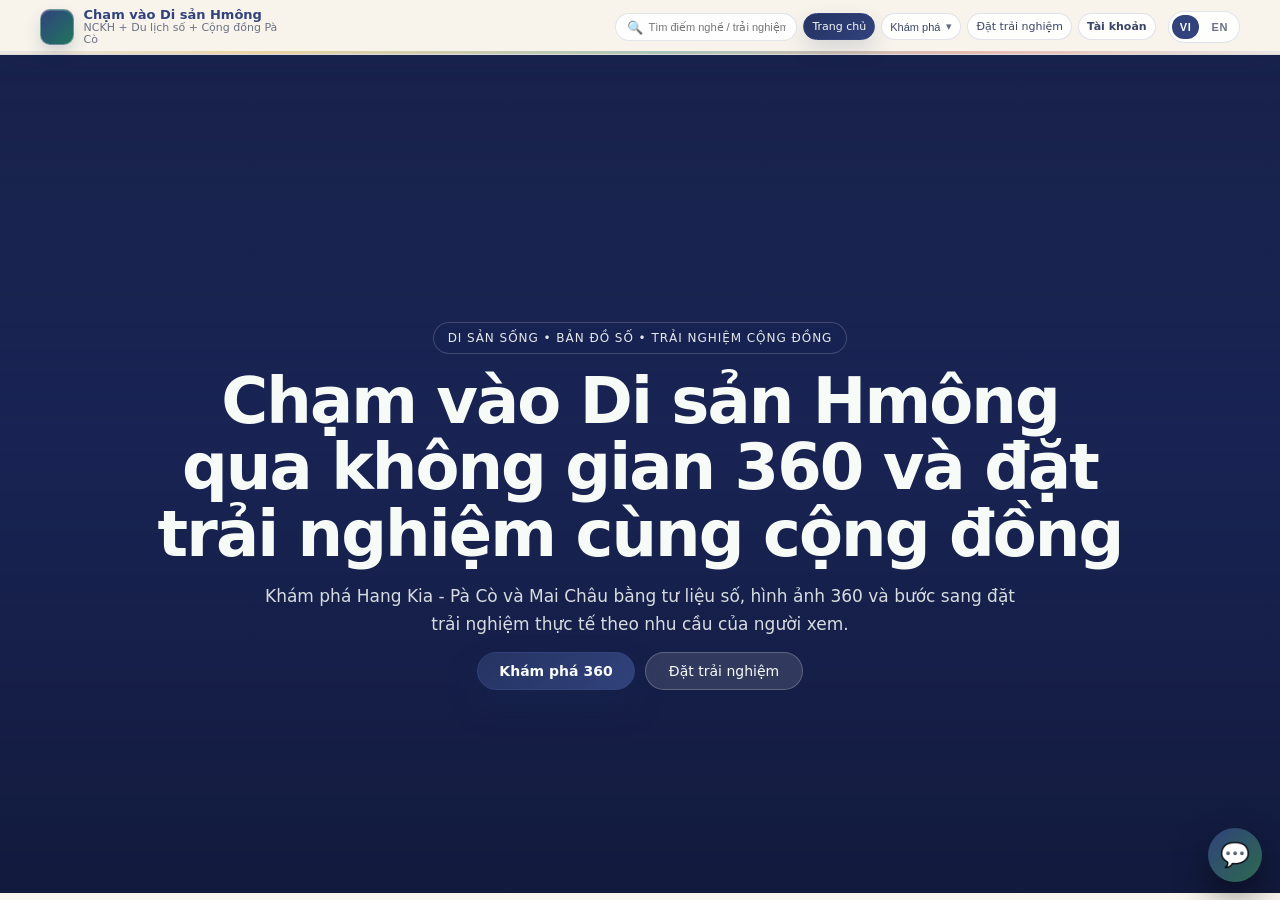
==== commit 39013c0e: "add product showcase page and responsive header nav" ====
--- a/index.html
+++ b/index.html
@@ -6,7 +6,7 @@
   <title>Chạm vào Di sản Hmông - Trang chủ</title>
   <link rel="stylesheet" href="assets/style.css" />
 </head>
-<body>
+<body class="page-home">
   <header class="topbar">
     <div class="container top-inner">
       <a class="brand" href="index.html">
@@ -26,12 +26,11 @@
           <div id="homeSearchResults" class="search-results" style="display:none"></div>
         </div>
         <a class="active" href="index.html">Trang chủ</a>
-        <div class="nav-dropdown">
+        <div class="nav-dropdown" data-nav-dropdown>
           <button class="nav-dropdown-trigger" type="button" aria-haspopup="true" aria-expanded="false"><span class="nav-dropdown-trigger-label">Khám phá</span><span class="nav-dropdown-chevron" aria-hidden="true">▾</span></button>
           <div class="nav-dropdown-menu">
             <a href="map.html">Bản đồ</a>
             <a href="du-lich-ao-360.html">Du lịch ảo 360</a>
-            <a href="place.html">Hồ sơ điểm</a>
             <a href="huong-dan.html">Các bài viết</a>
             <a href="san-pham.html">Gian sản phẩm</a>
           </div>
@@ -56,164 +55,21 @@
       <div class="home-hero360-overlay"></div>
       <div class="container home-hero360-content">
         <span class="home-kicker">Di sản sống • Bản đồ số • Trải nghiệm cộng đồng</span>
-        <h1>Chạm vào Di sản Hmông qua không gian 360, bản đồ và hành trình trải nghiệm</h1>
-        <p class="home-hero-lead">Khám phá Hang Kia - Pà Cò và Mai Châu bằng tư liệu số, hình ảnh 360, hồ sơ điểm đến và các trải nghiệm gắn với cộng đồng địa phương.</p>
+        <h1>Chạm vào Di sản Hmông qua không gian 360 và đặt trải nghiệm cùng cộng đồng</h1>
+        <p class="home-hero-lead">Khám phá Hang Kia - Pà Cò và Mai Châu bằng tư liệu số, hình ảnh 360 và bước sang đặt trải nghiệm thực tế theo nhu cầu của người xem.</p>
         <div class="home-hero-actions">
           <a class="btn primary" href="du-lich-ao-360.html">Khám phá 360</a>
-          <a class="btn" href="#homeMapSection">Xem bản đồ</a>
+          <a class="btn" href="booking.html">Đặt trải nghiệm</a>
         </div>
-      </div>
-    </section>
-
-    <section id="homeMapSection" class="container section">
-      <article class="card home-copy-card home-card-narrow">
-        <span class="home-section-kicker">Bản đồ khám phá</span>
-        <h2>Bản đồ số giúp khách nắm toàn cảnh điểm đến chỉ trong một lần nhìn</h2>
-        <p>Bản đồ là nơi người xem nhìn toàn cảnh hệ thống điểm đến: nơi lưu trú, không gian văn hoá, điểm trải nghiệm và các vị trí cần lưu ý về quyền ghi hình hoặc mức độ nhạy cảm.</p>
-        <ul class="home-feature-list">
-          <li>Lọc nhanh theo nhóm điểm và mức độ nhạy cảm.</li>
-          <li>Mở hồ sơ chi tiết của từng điểm từ bản đồ.</li>
-          <li>Chuyển tiếp trực tiếp sang trải nghiệm 360 khi cần xem sâu hơn.</li>
-        </ul>
-        <div class="home-copy-actions">
-          <a class="btn primary" href="map.html">Khám phá bản đồ chi tiết</a>
-          <a class="btn" href="place.html?id=MS">Xem hồ sơ mẫu</a>
-        </div>
-      </article>
-    </section>
-
-    <section id="home360Section" class="container section">
-      <div class="home-split home-split-reverse">
-        <article class="card home-preview-card home-immersive-card">
-          <div class="home-preview-badge">Không gian 360</div>
-          <iframe
-            src="https://23000908-cell.github.io/3Dvistar_premium/#scene=MS_3"
-            title="Trải nghiệm 360 nổi bật"
-            loading="lazy"
-            referrerpolicy="no-referrer-when-downgrade"
-            allowfullscreen
-          ></iframe>
-        </article>
-        <article class="card home-copy-card">
-          <span class="home-section-kicker">Không gian 360 và thuyết minh</span>
-          <h2>Xem trước không gian thực, rồi đi tiếp sang phần nghe và đọc diễn giải</h2>
-          <p>Trải nghiệm 360 là bước để khách có cảm giác về điểm đến trước khi mở hồ sơ chi tiết hoặc đi sang phần đặt lịch.</p>
-          <div class="home-audio-panel">
-            <div>
-              <strong>Audio thuyết minh</strong>
-              <p>Khu vực này sẵn sàng để gắn audio Vbee hoặc file mp3 theo từng điểm.</p>
-            </div>
-            <a class="btn small" href="place.html?id=MS">Mở hồ sơ điểm để nghe thuyết minh</a>
-          </div>
-          <div class="home-copy-actions">
-            <a class="btn primary" href="du-lich-ao-360.html">Mở trang 360 đầy đủ</a>
-            <a class="btn" href="place.html?id=ML">Xem điểm 360 khác</a>
-          </div>
-        </article>
-      </div>
-    </section>
-
-    <section id="homeArticleSection" class="container section">
-      <article class="card home-article-summary home-article-summary-wide home-card-narrow">
-        <span class="home-section-kicker">Các bài viết</span>
-        <h3>Ba nhóm nội dung chính</h3>
-        <div class="home-preview-tags">
-          <span class="tag">Pà Cò và bối cảnh điểm đến</span>
-          <span class="tag">Thổ cẩm và nghề thủ công</span>
-          <span class="tag">Dân tộc Hmông và văn hoá</span>
-        </div>
-        <p>Trang chủ chỉ giữ phần tóm tắt ngắn. Nếu muốn đi sâu hơn, người xem có thể mở thư viện tổng hợp để đọc theo từng chủ đề.</p>
-        <div class="home-copy-actions">
-          <a class="btn primary" href="huong-dan.html">Mở toàn bộ thư viện bài viết</a>
-        </div>
-      </article>
-    </section>
-
-    <section id="homeRouteSection" class="container section">
-      <div class="home-split">
-        <article class="card home-copy-card">
-          <span class="home-section-kicker">Đặt trải nghiệm</span>
-          <h2>Khi đã xem đủ thông tin, khách có thể đi tiếp sang đặt trải nghiệm hoặc lọc lộ trình phù hợp</h2>
-          <p>Trang đặt trải nghiệm giúp người xem chuyển nhanh từ bước khám phá sang bước lên kế hoạch thực tế: chọn địa điểm, xem gói phù hợp và lưu lại thông tin tra cứu đơn.</p>
-          <div class="home-copy-actions">
-            <a class="btn primary" href="booking.html">Đặt trải nghiệm ngay</a>
-            <a class="btn" href="tra-cuu-don.html">Tra cứu đơn đã đặt</a>
-          </div>
-        </article>
-        <article class="card panel-card home-route-card">
-          <span class="home-section-kicker">Lộ trình gợi ý</span>
-          <form id="routePlannerForm" class="route-planner-form" autocomplete="off">
-            <div class="route-planner-grid">
-              <label>
-                Số lượng người
-                <input id="routePeople" class="input" type="number" min="1" max="60" value="4" />
-              </label>
-              <label>
-                Thời gian chuyến đi
-                <select id="routeDuration" class="input">
-                  <option value="all">Linh hoạt</option>
-                  <option value="half_day">Nửa ngày</option>
-                  <option value="one_day">1 ngày</option>
-                  <option value="two_days">2N1Đ</option>
-                  <option value="three_days">3N2Đ</option>
-                </select>
-              </label>
-              <label>
-                Chi phí dự kiến (VNĐ/người)
-                <select id="routeBudget" class="input">
-                  <option value="all">Linh hoạt</option>
-                  <option value="under_500">Dưới 500.000</option>
-                  <option value="500_900">500.000 - 900.000</option>
-                  <option value="900_1500">900.000 - 1.500.000</option>
-                  <option value="1500_plus">Trên 1.500.000</option>
-                </select>
-              </label>
-              <label>
-                Di chuyển
-                <select id="routeTransport" class="input">
-                  <option value="all">Linh hoạt</option>
-                  <option value="self_drive">Tự đi xe</option>
-                  <option value="limousine">Xe dịch vụ limousine</option>
-                  <option value="coach">Xe khách</option>
-                </select>
-              </label>
-            </div>
-            <div class="route-planner-actions">
-              <button class="btn primary" type="submit">Lọc lộ trình</button>
-              <button id="routeResetBtn" class="btn" type="button">Đặt lại</button>
-            </div>
-          </form>
-          <div id="routeResultMeta" class="note">Đang chuẩn bị gợi ý lộ trình...</div>
-          <div id="routeResults" class="route-results">
-            <div class="search-empty">Đang tải dữ liệu lộ trình...</div>
-          </div>
-        </article>
       </div>
     </section>
   </main>
 
-  <footer id="footer" class="footer">
-    <div class="container footer-grid">
-      <div>
-        <h4>Liên hệ nhóm nghiên cứu</h4>
-        <p>Email: research@example.org</p>
-      </div>
-      <div>
-        <h4>Liên hệ cộng đồng</h4>
-        <p>Hotline/Zalo: 09xx xxx xxx</p>
-      </div>
-      <div>
-        <h4>Nguồn dữ liệu</h4>
-        <p>Khảo sát thực địa + tư liệu cộng đồng.</p>
-      </div>
-    </div>
-  </footer>
   <script src="js/config.js"></script>
   <script src="js/demo-data.js"></script>
   <script src="js/i18n.js"></script>
   <script src="js/app.js"></script>
   <script src="js/home-search.js"></script>
-  <script src="js/home-route.js"></script>
   <script src="js/chatbot.js"></script>
   <script src="js/nav-dropdown.js"></script>
 </body>
--- a/assets/style.css
+++ b/assets/style.css
@@ -16,7 +16,7 @@
   --ok: #2f8b62;
   --radius: 14px;
   --shadow: 0 18px 36px rgba(31, 47, 90, 0.1);
-  --motif-ribbon: url("motif/hmong-ribbon.jpg");
+  --motif-ribbon: none;
   --hmong-motif-soft: none;
   --hmong-motif-dense: none;
   --hmong-motif-border: none;
@@ -29,19 +29,7 @@
   color: var(--text);
   background: linear-gradient(180deg, #fbf7ef 0%, var(--bg) 100%);
   position: relative;
-}
-
-body::before {
-  content: "";
-  position: fixed;
-  inset: 0;
-  pointer-events: none;
-  background-image: var(--hmong-motif-soft), var(--hmong-motif-dense);
-  background-repeat: repeat;
-  background-size: 300px 150px, 380px 230px;
-  background-position: center top, 40px 30px;
-  opacity: 0;
-  z-index: -1;
+  overflow-x: clip;
 }
 
 a { color: inherit; text-decoration: none; }
@@ -51,7 +39,7 @@
 .topbar {
   position: sticky;
   top: 0;
-  z-index: 50;
+  z-index: 120;
   border-bottom: 1px solid var(--line);
   background: rgba(248, 244, 236, 0.96);
   backdrop-filter: blur(10px);
@@ -92,9 +80,7 @@
   border-radius: 10px;
   border: 1px solid rgba(255, 252, 247, 0.34);
   box-shadow: inset 0 1px 0 rgba(255, 255, 255, 0.18), 0 8px 16px rgba(31, 47, 90, 0.16);
-  background:
-    linear-gradient(135deg, rgba(250, 244, 232, 0.18), rgba(250, 244, 232, 0.04)),
-    var(--motif-ribbon) center / cover no-repeat;
+  background: linear-gradient(135deg, #31427c, #1f755e);
 }
 .brand > div:last-child { min-width: 0; }
 .brand b { display: block; font-size: 13px; color: var(--brand); line-height: 1.08; }
@@ -114,6 +100,7 @@
   flex: 0 1 220px;
   max-width: 220px;
   min-width: 160px;
+  z-index: 10;
 }
 .nav-search .search {
   margin-top: 0;
@@ -173,7 +160,9 @@
 .nav-dropdown.is-active > .nav-dropdown-trigger,
 .nav-dropdown.is-open > .nav-dropdown-trigger,
 .nav-dropdown:hover > .nav-dropdown-trigger,
-.nav-dropdown-trigger:hover {
+.nav-dropdown:focus-within > .nav-dropdown-trigger,
+.nav-dropdown-trigger:hover,
+.nav-dropdown-trigger:focus {
   color: #f7fbf8;
   border-color: var(--brand);
   background: linear-gradient(135deg, #253362, var(--brand));
@@ -182,6 +171,7 @@
 .nav-dropdown {
   position: relative;
   flex: 0 0 auto;
+  z-index: 360;
 }
 .nav-dropdown::after {
   content: "";
@@ -208,6 +198,10 @@
   appearance: none;
   -webkit-appearance: none;
   outline: none;
+  list-style: none;
+}
+.nav-dropdown-trigger::-webkit-details-marker {
+  display: none;
 }
 .nav-dropdown-trigger::-moz-focus-inner {
   border: 0;
@@ -228,18 +222,21 @@
   border-radius: 16px;
   background: var(--surface-2);
   box-shadow: var(--shadow);
-  z-index: 40;
-}
-.nav-dropdown-menu {
-  display: none;
-}
-.nav-dropdown.is-open .nav-dropdown-menu,
+  z-index: 500;
+  pointer-events: none;
+  opacity: 0;
+  visibility: hidden;
+  transform: translateY(6px);
+  transition: opacity 0.16s ease, transform 0.16s ease, visibility 0.16s ease;
+}
 .nav-dropdown:hover .nav-dropdown-menu,
 .nav-dropdown:focus-within .nav-dropdown-menu,
-.nav-dropdown-trigger:hover + .nav-dropdown-menu,
-.nav-dropdown-trigger:focus + .nav-dropdown-menu,
+.nav-dropdown.is-open .nav-dropdown-menu,
 .nav-dropdown-menu:hover {
-  display: grid;
+  pointer-events: auto;
+  opacity: 1;
+  visibility: visible;
+  transform: translateY(0);
 }
 .nav-dropdown-menu a {
   display: block;
@@ -370,16 +367,7 @@
 .virtual-hero-card::before,
 .article-hero::before,
 .article-note-card::before {
-  content: "";
-  position: absolute;
-  inset: 0;
-  background-image: var(--hmong-motif-soft), var(--hmong-motif-dense);
-  background-repeat: no-repeat, no-repeat;
-  background-size: 300px 150px, 360px 220px;
-  background-position: right top, left bottom;
-  opacity: 0.14;
-  pointer-events: none;
-  z-index: 0;
+  content: none;
 }
 
 .hero-main::after,
@@ -388,19 +376,7 @@
 .virtual-hero-card::after,
 .article-hero::after,
 .article-note-card::after {
-  content: "";
-  position: absolute;
-  left: 14px;
-  right: 14px;
-  bottom: 10px;
-  height: 16px;
-  background-image: var(--hmong-motif-border);
-  background-repeat: repeat-x;
-  background-size: 220px 16px;
-  background-position: center bottom;
-  opacity: 0.18;
-  pointer-events: none;
-  z-index: 0;
+  content: none;
 }
 
 .hero-main > *,
@@ -1422,16 +1398,7 @@
   background: rgba(249, 245, 238, 0.94);
   position: relative;
 }
-.footer::before {
-  content: "";
-  display: block;
-  width: min(148px, 34vw);
-  height: 12px;
-  margin: 0 auto 18px;
-  border-radius: 999px;
-  background: var(--motif-ribbon) center 26% / cover no-repeat;
-  opacity: 0.78;
-}
+.footer::before { content: none; }
 .footer-grid { display: grid; grid-template-columns: 1fr 1fr 1fr; gap: 12px; }
 .footer h4 { margin: 0 0 8px; font-size: 14px; }
 .footer p, .footer a { margin: 6px 0; font-size: 13px; color: var(--muted); }
@@ -1443,29 +1410,13 @@
 }
 .home-hero360 {
   position: relative;
-  min-height: min(88vh, 820px);
+  min-height: calc(100vh - 62px);
   overflow: hidden;
   background: #1a2551;
 }
 .home-hero360::before,
 .home-hero360::after {
-  content: "";
-  position: absolute;
-  top: 28px;
-  bottom: 28px;
-  width: clamp(48px, 5vw, 76px);
-  background: var(--motif-ribbon) center / cover no-repeat;
-  border-radius: 24px;
-  opacity: 0.28;
-  box-shadow: 0 20px 42px rgba(15, 23, 53, 0.18);
-  pointer-events: none;
-  z-index: 1;
-}
-.home-hero360::before {
-  left: 24px;
-}
-.home-hero360::after {
-  right: 24px;
+  content: none;
 }
 .home-hero360-media,
 .home-hero360-media iframe,
@@ -1495,7 +1446,7 @@
 .home-hero360-content {
   position: relative;
   z-index: 2;
-  min-height: min(88vh, 820px);
+  min-height: calc(100vh - 62px);
   display: grid;
   align-content: center;
   justify-items: center;
@@ -1503,6 +1454,9 @@
   gap: 14px;
   padding: 106px 16px 42px;
   color: #f7fbf8;
+}
+.home-hero360-content::before {
+  content: none;
 }
 .home-kicker {
   display: inline-flex;
@@ -1558,6 +1512,13 @@
   gap: 12px;
 }
 .home-landing .section { padding: 12px 0; }
+.page-home .home-landing > .section + .section {
+  position: relative;
+  padding-top: 12px;
+}
+.page-home .home-landing > .section + .section::before {
+  content: none;
+}
 .home-card-narrow {
   max-width: 980px;
   margin: 0 auto;
@@ -1631,17 +1592,29 @@
 .product-hero-copy::before,
 .article-hero-top::before,
 .article-featured-copy::before {
-  content: "";
-  position: absolute;
-  left: 12px;
-  top: 16px;
-  bottom: 16px;
-  width: 10px;
-  border-radius: 999px;
-  background: var(--motif-ribbon) left center / 110px 100% no-repeat;
-  box-shadow: 0 8px 18px rgba(31, 47, 90, 0.08);
-  pointer-events: none;
-  z-index: 0;
+  content: none;
+}
+.page-home .home-copy-card,
+.page-home .home-route-card,
+.page-functional .map-floating-sidebar,
+.page-content .product-usage-card,
+.page-content .article-side-note,
+.page-content .product-note-card,
+.page-content .product-hero-copy,
+.page-content .article-hero-top,
+.page-content .article-featured-copy {
+  padding-left: 22px;
+}
+.page-home .home-copy-card::before,
+.page-home .home-route-card::before,
+.page-functional .map-floating-sidebar::before,
+.page-content .product-usage-card::before,
+.page-content .article-side-note::before,
+.page-content .product-note-card::before,
+.page-content .product-hero-copy::before,
+.page-content .article-hero-top::before,
+.page-content .article-featured-copy::before {
+  content: none;
 }
 .home-copy-card > *,
 .home-route-card > *,
@@ -2047,6 +2020,28 @@
 
 /* Detail and booking */
 .main { padding: 18px 0; }
+.page-content main,
+.page-functional main {
+  position: relative;
+}
+.page-content main {
+  padding-bottom: 42px;
+}
+.page-content main > section + section {
+  position: relative;
+  margin-top: 8px;
+  padding-top: 8px;
+}
+.page-content main > section + section::before {
+  content: none;
+}
+.page-content main::after { content: none; }
+.page-functional main {
+  padding-top: 34px;
+}
+.page-functional main::before {
+  content: none;
+}
 .place-wrap { display: grid; gap: 12px; }
 .badges { display: flex; gap: 8px; flex-wrap: wrap; }
 .media { padding: 12px; }
@@ -2311,6 +2306,20 @@
   min-width: 74px;
 }
 
+.page-home .topbar {
+  position: relative;
+  z-index: 320;
+}
+.page-home main,
+.page-home .footer {
+  position: relative;
+  z-index: 1;
+}
+.page-home::before,
+.page-home::after {
+  content: none;
+}
+
 @media (max-width: 1220px) {
   .hero {
     grid-template-columns: minmax(0, 1fr) minmax(300px, 0.92fr);
@@ -2395,8 +2404,15 @@
     min-width: 0;
     width: 100%;
     margin-top: 8px;
-  }
-  .nav-dropdown:hover .nav-dropdown-menu {
+    display: none;
+    opacity: 1;
+    visibility: visible;
+    transform: none;
+    pointer-events: auto;
+    transition: none;
+  }
+  .nav-dropdown.is-open .nav-dropdown-menu,
+  .nav-dropdown:focus-within .nav-dropdown-menu {
     display: grid;
   }
   .lang-switch {
@@ -2470,23 +2486,19 @@
   .product-hero-copy,
   .article-hero-top,
   .article-featured-copy {
-    padding-left: 22px;
-  }
-  .home-copy-card::before,
-  .home-route-card::before,
-  .product-usage-card::before,
-  .article-side-note::before,
-  .product-note-card::before,
-  .map-floating-sidebar::before,
-  .product-hero-copy::before,
-  .article-hero-top::before,
-  .article-featured-copy::before {
-    left: 10px;
-    width: 8px;
+    padding-left: 18px;
   }
   .home-audio-panel {
     display: grid;
     grid-template-columns: 1fr;
+  }
+}
+
+@media (max-width: 1100px) {
+  .page-home::before,
+  .page-home::after,
+  .home-hero360-content::before {
+    content: none;
   }
 }
 
